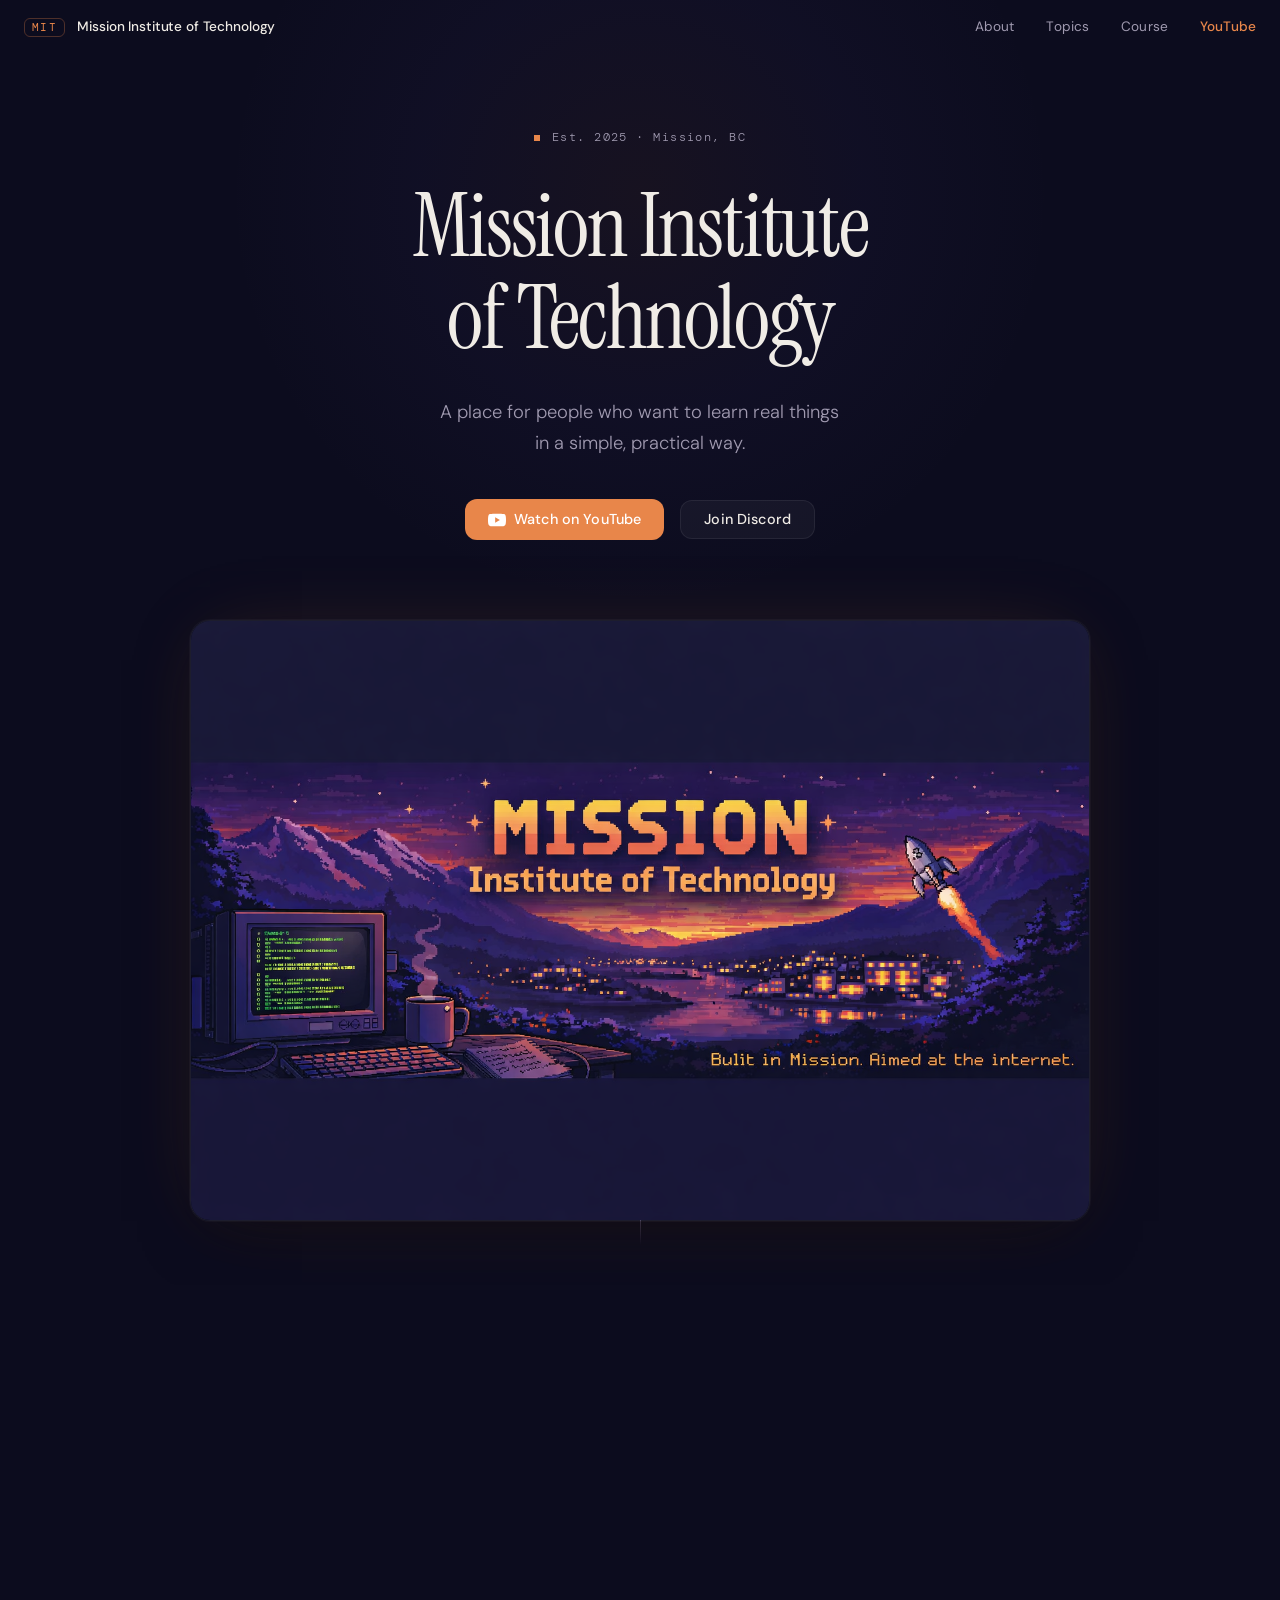
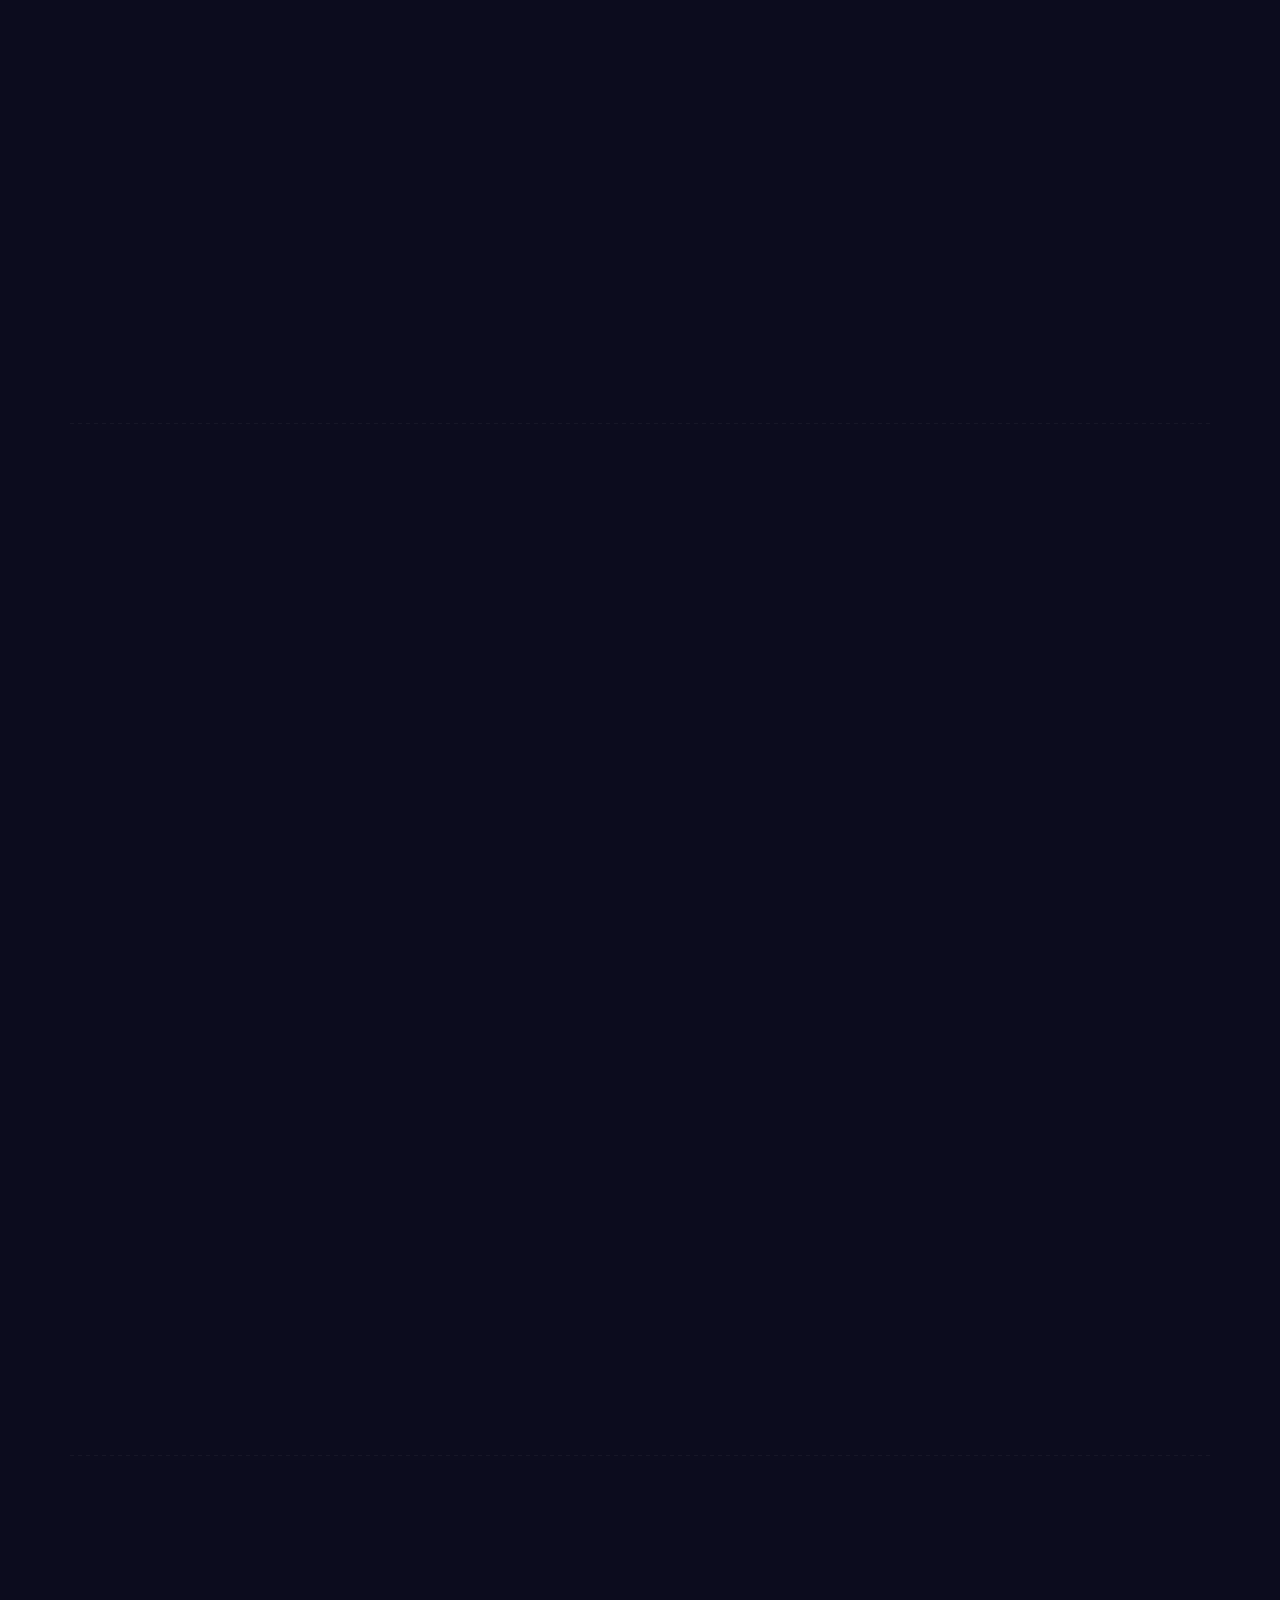
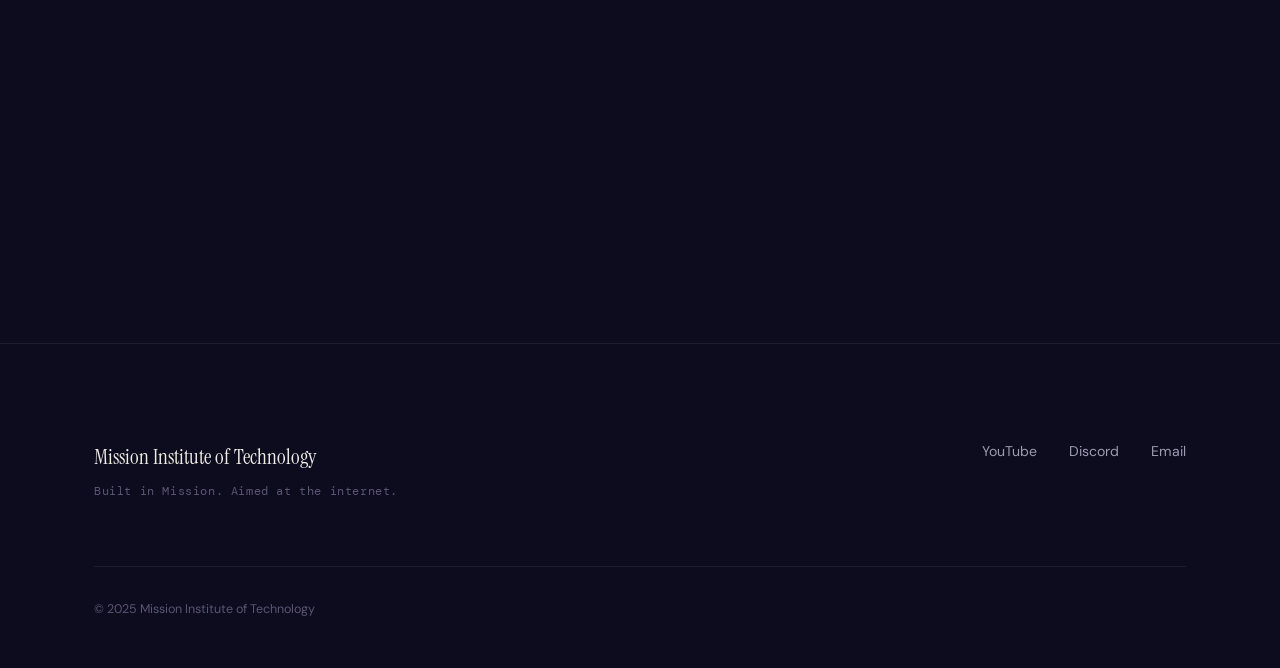
==== index.html @ 6709569a "Initial commit" ====
<!DOCTYPE html>
<html lang="en">
<head>
  <meta charset="UTF-8">
  <meta name="viewport" content="width=device-width, initial-scale=1.0">
  <title>Mission Institute of Technology</title>
  <meta name="description" content="A place for people who want to learn real things in a simple, practical way. Networking, Cloud, AI/ML, STEM, and more.">
  <meta name="theme-color" content="#0a0a1a">
  <link rel="preconnect" href="https://fonts.googleapis.com">
  <link rel="preconnect" href="https://fonts.gstatic.com" crossorigin>
  <link href="https://fonts.googleapis.com/css2?family=DM+Sans:ital,wght@0,300;0,400;0,500;0,600;0,700;1,400&family=Instrument+Serif:ital@0;1&family=DM+Mono:wght@300;400&display=swap" rel="stylesheet">
  <link rel="stylesheet" href="styles.css">
</head>
<body>

  <!-- ============ NAV ============ -->
  <nav class="nav" role="navigation" aria-label="Main navigation">
    <div class="nav-inner">
      <a href="#" class="nav-logo" aria-label="Mission Institute of Technology home">
        <span class="nav-logo-mark">MIT</span>
        <span class="nav-logo-text">Mission Institute of Technology</span>
      </a>
      <div class="nav-links">
        <a href="#about">About</a>
        <a href="#topics">Topics</a>
        <a href="#course">Course</a>
        <a href="https://www.youtube.com/@missioninstituteoftechnology" target="_blank" rel="noopener" class="nav-cta">YouTube</a>
      </div>
      <button class="nav-mobile-toggle" aria-label="Toggle menu" aria-expanded="false">
        <span></span>
        <span></span>
      </button>
    </div>
  </nav>

  <!-- Mobile menu -->
  <div class="mobile-menu" aria-hidden="true">
    <a href="#about">About</a>
    <a href="#topics">Topics</a>
    <a href="#course">Course</a>
    <a href="https://www.youtube.com/@missioninstituteoftechnology" target="_blank" rel="noopener">YouTube</a>
    <a href="https://discord.gg/nqs7rpf2xS" target="_blank" rel="noopener">Discord</a>
  </div>

  <!-- ============ HERO ============ -->
  <header class="hero" id="hero">
    <div class="hero-bg-glow"></div>
    <div class="hero-content">
      <p class="hero-eyebrow anim-fade-up">
        <span class="pixel-dot"></span>
        Est. 2025 &middot; Mission, BC
      </p>
      <h1 class="hero-title anim-fade-up anim-d1">
        Mission Institute<br>of Technology
      </h1>
      <p class="hero-sub anim-fade-up anim-d2">
        A place for people who want to learn real things<br class="hide-mobile"> in a simple, practical way.
      </p>
      <div class="hero-ctas anim-fade-up anim-d3">
        <a href="https://www.youtube.com/@missioninstituteoftechnology" target="_blank" rel="noopener" class="btn btn-primary">
          <svg width="18" height="18" viewBox="0 0 24 24" fill="currentColor" aria-hidden="true"><path d="M23.498 6.186a3.016 3.016 0 0 0-2.122-2.136C19.505 3.545 12 3.545 12 3.545s-7.505 0-9.377.505A3.017 3.017 0 0 0 .502 6.186C0 8.07 0 12 0 12s0 3.93.502 5.814a3.016 3.016 0 0 0 2.122 2.136c1.871.505 9.376.505 9.376.505s7.505 0 9.377-.505a3.015 3.015 0 0 0 2.122-2.136C24 15.93 24 12 24 12s0-3.93-.502-5.814zM9.545 15.568V8.432L15.818 12l-6.273 3.568z"/></svg>
          Watch on YouTube
        </a>
        <a href="https://discord.gg/nqs7rpf2xS" target="_blank" rel="noopener" class="btn btn-secondary">
          Join Discord
        </a>
      </div>
    </div>
    <div class="hero-banner anim-fade-up anim-d4">
      <div class="hero-banner-frame">
        <img src="assets/banner.png" alt="Mission Institute of Technology banner artwork featuring pixel art landscape" width="1200" height="400" loading="eager">
      </div>
    </div>
    <div class="hero-scroll-hint anim-fade-up anim-d5">
      <span class="scroll-line"></span>
    </div>
  </header>

  <!-- ============ ABOUT ============ -->
  <section class="section about" id="about">
    <div class="container">
      <div class="section-grid">
        <div class="section-label-col">
          <p class="section-label anim-reveal">
            <span class="label-mono">01</span> About
          </p>
        </div>
        <div class="section-content-col">
          <h2 class="section-heading anim-reveal">
            Too much tech content is scattered,<br class="hide-mobile"> dry, or assumes too much.
          </h2>
          <p class="section-body anim-reveal">
            We started this because we kept running into the same problem: important topics explained badly. Concepts buried under jargon. Tutorials that skip the "why" and jump to the "how."
          </p>
          <p class="section-body anim-reveal">
            Mission Institute exists to make difficult topics feel understandable and practical. No fluff, no gatekeeping, no shortcuts. Just real teaching&mdash;the kind that sticks.
          </p>
          <p class="section-body section-body-accent anim-reveal">
            We build courses for curious beginners and serious self-learners who want to actually understand how things work.
          </p>
        </div>
      </div>
    </div>
  </section>

  <!-- ============ DIVIDER ============ -->
  <div class="pixel-divider" aria-hidden="true">
    <div class="pixel-divider-inner"></div>
  </div>

  <!-- ============ TOPICS ============ -->
  <section class="section topics" id="topics">
    <div class="container">
      <div class="section-grid">
        <div class="section-label-col">
          <p class="section-label anim-reveal">
            <span class="label-mono">02</span> Topics
          </p>
        </div>
        <div class="section-content-col">
          <h2 class="section-heading anim-reveal">
            What we teach
          </h2>
          <p class="section-body anim-reveal">
            We go where the interesting problems are. These are the areas we're building around&mdash;starting focused, expanding deliberately.
          </p>
        </div>
      </div>
      <div class="topics-grid">
        <article class="topic-card anim-reveal" style="--card-delay: 0">
          <div class="topic-card-icon">
            <svg viewBox="0 0 32 32" fill="none" stroke="currentColor" stroke-width="1.5" aria-hidden="true"><circle cx="16" cy="8" r="3"/><circle cx="6" cy="24" r="3"/><circle cx="26" cy="24" r="3"/><line x1="16" y1="11" x2="6" y2="21"/><line x1="16" y1="11" x2="26" y2="21"/><line x1="6" y1="24" x2="26" y2="24"/></svg>
          </div>
          <h3 class="topic-card-title">Networking</h3>
          <p class="topic-card-desc">How data actually moves. Packets, protocols, routing, DNS&mdash;from first principles to real troubleshooting.</p>
        </article>
        <article class="topic-card anim-reveal" style="--card-delay: 1">
          <div class="topic-card-icon">
            <svg viewBox="0 0 32 32" fill="none" stroke="currentColor" stroke-width="1.5" aria-hidden="true"><rect x="4" y="14" width="24" height="14" rx="2"/><path d="M8 14V10a8 8 0 0 1 16 0v4"/><circle cx="16" cy="22" r="2"/></svg>
          </div>
          <h3 class="topic-card-title">Cloud</h3>
          <p class="topic-card-desc">What the cloud actually is, how infrastructure works at scale, and how to use it without drowning in acronyms.</p>
        </article>
        <article class="topic-card anim-reveal" style="--card-delay: 2">
          <div class="topic-card-icon">
            <svg viewBox="0 0 32 32" fill="none" stroke="currentColor" stroke-width="1.5" aria-hidden="true"><circle cx="16" cy="16" r="11"/><path d="M10 14a3 3 0 0 1 6 0c0 2-3 3-3 5"/><circle cx="16" cy="22" r="1" fill="currentColor"/></svg>
          </div>
          <h3 class="topic-card-title">AI / ML</h3>
          <p class="topic-card-desc">Demystifying machine learning. What models do, how they learn, and where the hype ends and the useful stuff begins.</p>
        </article>
        <article class="topic-card anim-reveal" style="--card-delay: 3">
          <div class="topic-card-icon">
            <svg viewBox="0 0 32 32" fill="none" stroke="currentColor" stroke-width="1.5" aria-hidden="true"><rect x="6" y="6" width="20" height="20" rx="2"/><line x1="6" y1="16" x2="26" y2="16"/><line x1="16" y1="6" x2="16" y2="26"/><circle cx="11" cy="11" r="1.5" fill="currentColor"/><circle cx="21" cy="21" r="1.5" fill="currentColor"/></svg>
          </div>
          <h3 class="topic-card-title">STEM</h3>
          <p class="topic-card-desc">The fundamentals that power everything else. Math, logic, systems thinking&mdash;the stuff that doesn't go out of date.</p>
        </article>
        <article class="topic-card anim-reveal" style="--card-delay: 4">
          <div class="topic-card-icon">
            <svg viewBox="0 0 32 32" fill="none" stroke="currentColor" stroke-width="1.5" aria-hidden="true"><rect x="4" y="4" width="10" height="10" rx="1"/><rect x="18" y="4" width="10" height="10" rx="1"/><rect x="4" y="18" width="10" height="10" rx="1"/><rect x="18" y="18" width="10" height="10" rx="1"/></svg>
          </div>
          <h3 class="topic-card-title">Tech in General</h3>
          <p class="topic-card-desc">Operating systems, hardware, security, tools&mdash;the broad base of knowledge every technical person should have.</p>
        </article>
      </div>
    </div>
  </section>

  <!-- ============ DIVIDER ============ -->
  <div class="pixel-divider" aria-hidden="true">
    <div class="pixel-divider-inner"></div>
  </div>

  <!-- ============ FEATURED COURSE ============ -->
  <section class="section course" id="course">
    <div class="container">
      <div class="section-grid">
        <div class="section-label-col">
          <p class="section-label anim-reveal">
            <span class="label-mono">03</span> Featured Course
          </p>
        </div>
        <div class="section-content-col">
          <p class="course-label anim-reveal">Course 01</p>
          <h2 class="course-title anim-reveal">
            Networking<br>Zero to Hero
          </h2>
          <p class="section-body anim-reveal">
            A free, beginner-friendly course that takes you from "what's a packet?" to confidently understanding how networks actually work. No prerequisites. No fluff. Just real concepts, real tools, and real packet journeys.
          </p>
        </div>
      </div>
      <div class="course-showcase anim-reveal">
        <div class="course-poster-wrapper">
          <div class="course-poster-frame">
            <img src="assets/course-poster.png" alt="Networking Zero to Hero course poster" width="800" height="1000" loading="lazy">
          </div>
          <div class="course-poster-glow" aria-hidden="true"></div>
        </div>
        <div class="course-details">
          <ul class="course-features" role="list">
            <li class="anim-reveal">
              <span class="feature-icon" aria-hidden="true">&#9632;</span>
              <div>
                <strong>Completely free</strong>
                <span>No paywall, no upsell. Just good teaching.</span>
              </div>
            </li>
            <li class="anim-reveal">
              <span class="feature-icon" aria-hidden="true">&#9632;</span>
              <div>
                <strong>Beginner friendly</strong>
                <span>Starts from zero. We mean it.</span>
              </div>
            </li>
            <li class="anim-reveal">
              <span class="feature-icon" aria-hidden="true">&#9632;</span>
              <div>
                <strong>Live teaching</strong>
                <span>Real instruction, not just screen recordings.</span>
              </div>
            </li>
            <li class="anim-reveal">
              <span class="feature-icon" aria-hidden="true">&#9632;</span>
              <div>
                <strong>Practical and hands-on</strong>
                <span>Real packets, real tools, real troubleshooting.</span>
              </div>
            </li>
            <li class="anim-reveal">
              <span class="feature-icon" aria-hidden="true">&#9632;</span>
              <div>
                <strong>No fluff</strong>
                <span>Every minute is there because it matters.</span>
              </div>
            </li>
          </ul>
          <div class="course-cta anim-reveal">
            <a href="https://www.youtube.com/@missioninstituteoftechnology" target="_blank" rel="noopener" class="btn btn-primary btn-lg">
              <svg width="18" height="18" viewBox="0 0 24 24" fill="currentColor" aria-hidden="true"><path d="M23.498 6.186a3.016 3.016 0 0 0-2.122-2.136C19.505 3.545 12 3.545 12 3.545s-7.505 0-9.377.505A3.017 3.017 0 0 0 .502 6.186C0 8.07 0 12 0 12s0 3.93.502 5.814a3.016 3.016 0 0 0 2.122 2.136c1.871.505 9.376.505 9.376.505s7.505 0 9.377-.505a3.015 3.015 0 0 0 2.122-2.136C24 15.93 24 12 24 12s0-3.93-.502-5.814zM9.545 15.568V8.432L15.818 12l-6.273 3.568z"/></svg>
              Start Watching
            </a>
          </div>
        </div>
      </div>
    </div>
  </section>

  <!-- ============ DIVIDER ============ -->
  <div class="pixel-divider" aria-hidden="true">
    <div class="pixel-divider-inner"></div>
  </div>

  <!-- ============ PHILOSOPHY ============ -->
  <section class="section philosophy" id="philosophy">
    <div class="container">
      <div class="section-grid">
        <div class="section-label-col">
          <p class="section-label anim-reveal">
            <span class="label-mono">04</span> How We Teach
          </p>
        </div>
        <div class="section-content-col">
          <h2 class="section-heading anim-reveal">
            Our approach
          </h2>
        </div>
      </div>
      <div class="philosophy-grid">
        <blockquote class="philosophy-item anim-reveal">
          <p class="philosophy-statement">Simple without being simplistic.</p>
          <p class="philosophy-explain">We don't dumb things down. We find the clearest path through complex ideas and walk it with you.</p>
        </blockquote>
        <blockquote class="philosophy-item anim-reveal">
          <p class="philosophy-statement">Practical before abstract.</p>
          <p class="philosophy-explain">Theory matters, but we start with what you can see, touch, and break. Understanding follows doing.</p>
        </blockquote>
        <blockquote class="philosophy-item anim-reveal">
          <p class="philosophy-statement">Real systems, real tools.</p>
          <p class="philosophy-explain">Real packet journeys. Real command lines. Real troubleshooting. Not sanitized diagrams pretending to be education.</p>
        </blockquote>
        <blockquote class="philosophy-item anim-reveal">
          <p class="philosophy-statement">Built for the curious.</p>
          <p class="philosophy-explain">Whether you're a complete beginner or a serious self-learner filling gaps&mdash;if you want to actually understand how things work, this is for you.</p>
        </blockquote>
      </div>
    </div>
  </section>

  <!-- ============ FOOTER ============ -->
  <footer class="footer">
    <div class="container">
      <div class="footer-top">
        <div class="footer-brand">
          <p class="footer-logo">Mission Institute of Technology</p>
          <p class="footer-tagline">Built in Mission. Aimed at the internet.</p>
        </div>
        <div class="footer-links">
          <a href="https://www.youtube.com/@missioninstituteoftechnology" target="_blank" rel="noopener">YouTube</a>
          <a href="https://discord.gg/nqs7rpf2xS" target="_blank" rel="noopener">Discord</a>
          <a href="/cdn-cgi/l/email-protection#721a171e1e1d32170a131f021e175c111d1f">Email</a>
        </div>
      </div>
      <div class="footer-bottom">
        <p>&copy; 2025 Mission Institute of Technology</p>
      </div>
    </div>
  </footer>

  <script da
---- styles.css ----
/* ============================================================
   MISSION INSTITUTE OF TECHNOLOGY
   Design System & Styles
   ============================================================ */

/* ---- DESIGN TOKENS ---- */
:root {
  /* Color */
  --c-bg:         #0c0c1e;
  --c-bg-raised:  #11112a;
  --c-bg-card:    rgba(17, 17, 42, 0.65);
  --c-surface:    rgba(255, 255, 255, 0.04);
  --c-border:     rgba(255, 255, 255, 0.07);
  --c-border-hover: rgba(255, 255, 255, 0.14);
  --c-text:       #f0ece6;
  --c-text-dim:   #a09ab0;
  --c-text-muted: #5e5475;
  --c-accent:     #e8864a;
  --c-accent-hover: #d4703a;
  --c-accent-soft: rgba(232, 134, 74, 0.15);
  --c-lavender:   #9b8ec4;
  --c-lavender-soft: rgba(155, 142, 196, 0.12);
  --c-glow:       rgba(232, 134, 74, 0.18);
  --c-glow-purple: rgba(120, 90, 200, 0.10);

  /* Typography */
  --f-serif:   'Instrument Serif', Georgia, 'Times New Roman', serif;
  --f-sans:    'DM Sans', -apple-system, BlinkMacSystemFont, sans-serif;
  --f-mono:    'DM Mono', 'SF Mono', 'Fira Code', monospace;

  /* Spacing scale (8px base) */
  --s-1: 0.25rem;  /* 4 */
  --s-2: 0.5rem;   /* 8 */
  --s-3: 0.75rem;  /* 12 */
  --s-4: 1rem;     /* 16 */
  --s-5: 1.5rem;   /* 24 */
  --s-6: 2rem;     /* 32 */
  --s-7: 2.5rem;   /* 40 */
  --s-8: 3rem;     /* 48 */
  --s-9: 4rem;     /* 64 */
  --s-10: 5rem;    /* 80 */
  --s-11: 6rem;    /* 96 */
  --s-12: 8rem;    /* 128 */
  --s-13: 10rem;   /* 160 */

  /* Radius */
  --r-sm: 6px;
  --r-md: 12px;
  --r-lg: 20px;
  --r-xl: 28px;

  /* Transitions */
  --ease-out: cubic-bezier(0.16, 1, 0.3, 1);
  --ease-spring: cubic-bezier(0.34, 1.56, 0.64, 1);
  --dur-fast: 0.2s;
  --dur-med: 0.4s;
  --dur-slow: 0.7s;

  /* Layout */
  --container: 1140px;
  --container-wide: 1280px;
}

/* ---- RESET ---- */
*, *::before, *::after {
  margin: 0;
  padding: 0;
  box-sizing: border-box;
}

html {
  scroll-behavior: smooth;
  -webkit-font-smoothing: antialiased;
  -moz-osx-font-smoothing: grayscale;
  text-rendering: optimizeLegibility;
}

body {
  font-family: var(--f-sans);
  font-size: 1rem;
  font-weight: 400;
  line-height: 1.65;
  color: var(--c-text);
  background-color: var(--c-bg);
  overflow-x: hidden;
}

img {
  max-width: 100%;
  height: auto;
  display: block;
}

a {
  color: inherit;
  text-decoration: none;
}

ul, ol {
  list-style: none;
}

button {
  border: none;
  background: none;
  cursor: pointer;
  font: inherit;
  color: inherit;
}

/* ---- CONTAINER ---- */
.container {
  max-width: var(--container);
  margin: 0 auto;
  padding: 0 var(--s-5);
}

/* ---- NAVIGATION ---- */
.nav {
  position: fixed;
  top: 0;
  left: 0;
  right: 0;
  z-index: 100;
  padding: var(--s-4) 0;
  transition: background var(--dur-med) var(--ease-out),
              padding var(--dur-med) var(--ease-out),
              backdrop-filter var(--dur-med) var(--ease-out);
}

.nav.scrolled {
  background: rgba(12, 12, 30, 0.88);
  backdrop-filter: blur(20px) saturate(1.2);
  -webkit-backdrop-filter: blur(20px) saturate(1.2);
  padding: var(--s-3) 0;
  border-bottom: 1px solid var(--c-border);
}

.nav-inner {
  max-width: var(--container-wide);
  margin: 0 auto;
  padding: 0 var(--s-5);
  display: flex;
  align-items: center;
  justify-content: space-between;
}

.nav-logo {
  display: flex;
  align-items: center;
  gap: var(--s-3);
}

.nav-logo-mark {
  font-family: var(--f-mono);
  font-size: 0.7rem;
  font-weight: 400;
  letter-spacing: 0.15em;
  color: var(--c-accent);
  border: 1px solid rgba(232, 134, 74, 0.3);
  padding: 0.25em 0.6em;
  border-radius: var(--r-sm);
  line-height: 1;
}

.nav-logo-text {
  font-family: var(--f-sans);
  font-size: 0.85rem;
  font-weight: 500;
  color: var(--c-text);
  letter-spacing: -0.01em;
}

.nav-links {
  display: flex;
  align-items: center;
  gap: var(--s-6);
}

.nav-links a {
  font-size: 0.85rem;
  font-weight: 400;
  color: var(--c-text-dim);
  transition: color var(--dur-fast) var(--ease-out);
  letter-spacing: 0.01em;
}

.nav-links a:hover {
  color: var(--c-text);
}

.nav-cta {
  font-weight: 500 !important;
  color: var(--c-accent) !important;
}

.nav-cta:hover {
  color: var(--c-text) !important;
}

.nav-mobile-toggle {
  display: none;
  flex-direction: column;
  gap: 6px;
  padding: 8px;
}

.nav-mobile-toggle span {
  display: block;
  width: 22px;
  height: 1.5px;
  background: var(--c-text);
  transition: transform var(--dur-fast) var(--ease-out),
              opacity var(--dur-fast) var(--ease-out);
}

.nav-mobile-toggle.active span:first-child {
  transform: translateY(3.75px) rotate(45deg);
}

.nav-mobile-toggle.active span:last-child {
  transform: translateY(-3.75px) rotate(-45deg);
}

.mobile-menu {
  display: none;
  position: fixed;
  inset: 0;
  z-index: 99;
  background: rgba(12, 12, 30, 0.97);
  backdrop-filter: blur(30px);
  flex-direction: column;
  align-items: center;
  justify-content: center;
  gap: var(--s-7);
  opacity: 0;
  pointer-events: none;
  transition: opacity var(--dur-med) var(--ease-out);
}

.mobile-menu.open {
  opacity: 1;
  pointer-events: auto;
}

.mobile-menu a {
  font-family: var(--f-serif);
  font-size: 2rem;
  color: var(--c-text);
  transition: color var(--dur-fast);
}

.mobile-menu a:hover {
  color: var(--c-accent);
}

/* ---- HERO ---- */
.hero {
  position: relative;
  min-height: 100vh;
  display: flex;
  flex-direction: column;
  align-items: center;
  justify-content: center;
  padding: var(--s-12) var(--s-5) var(--s-9);
  text-align: center;
  overflow: hidden;
}

.hero-bg-glow {
  position: absolute;
  top: -20%;
  left: 50%;
  transform: translateX(-50%);
  width: 900px;
  height: 900px;
  background: radial-gradient(
    ellipse at center,
    rgba(232, 134, 74, 0.05) 0%,
    rgba(120, 90, 200, 0.04) 35%,
    transparent 65%
  );
  pointer-events: none;
  z-index: 0;
}

.hero-content {
  position: relative;
  z-index: 1;
  max-width: 760px;
}

.hero-eyebrow {
  font-family: var(--f-mono);
  font-size: 0.75rem;
  font-weight: 300;
  letter-spacing: 0.12em;
  color: var(--c-text-dim);
  margin-bottom: var(--s-6);
  display: flex;
  align-items: center;
  justify-content: center;
  gap: var(--s-3);
}

.pixel-dot {
  display: inline-block;
  width: 6px;
  height: 6px;
  background: var(--c-accent);
  animation: pixel-blink 2.4s step-end infinite;
}

@keyframes pixel-blink {
  0%, 100% { opacity: 1; }
  50% { opacity: 0; }
}

.hero-title {
  font-family: var(--f-serif);
  font-size: clamp(2.8rem, 7vw, 5.5rem);
  font-weight: 400;
  line-height: 1.05;
  letter-spacing: -0.025em;
  color: var(--c-text);
  margin-bottom: var(--s-6);
}

.hero-sub {
  font-size: 1.15rem;
  font-weight: 300;
  line-height: 1.7;
  color: var(--c-text-dim);
  max-width: 540px;
  margin: 0 auto var(--s-7);
}

.hero-ctas {
  display: flex;
  align-items: center;
  justify-content: center;
  gap: var(--s-4);
  flex-wrap: wrap;
}

/* Hero banner image */
.hero-banner {
  position: relative;
  z-index: 1;
  width: 100%;
  max-width: 900px;
  margin-top: var(--s-10);
}

.hero-banner-frame {
  position: relative;
  border-radius: var(--r-lg);
  overflow: hidden;
  border: 1px solid var(--c-border);
  box-shadow:
    0 0 0 1px rgba(255, 255, 255, 0.03),
    0 20px 60px -20px rgba(0, 0, 0, 0.5),
    0 0 80px -20px var(--c-glow);
}

.hero-banner-frame img {
  width: 100%;
  display: block;
}

.hero-scroll-hint {
  position: absolute;
  bottom: var(--s-7);
  left: 50%;
  transform: translateX(-50%);
}

.scroll-line {
  display: block;
  width: 1px;
  height: 40px;
  background: linear-gradient(to bottom, var(--c-text-muted), transparent);
  animation: scroll-pulse 2s ease-in-out infinite;
}

@keyframes scroll-pulse {
  0%, 100% { opacity: 0.3; transform: scaleY(1); }
  50% { opacity: 0.8; transform: scaleY(1.2); }
}

/* ---- BUTTONS ---- */
.btn {
  display: inline-flex;
  align-items: center;
  gap: var(--s-2);
  padding: 0.8em 1.6em;
  font-family: var(--f-sans);
  font-size: 0.9rem;
  font-weight: 500;
  letter-spacing: 0.01em;
  border-radius: var(--r-md);
  transition: all var(--dur-fast) var(--ease-out);
  cursor: pointer;
  border: none;
  line-height: 1;
  white-space: nowrap;
}

.btn-primary {
  background: var(--c-accent);
  color: #fff;
}

.btn-primary:hover {
  background: var(--c-accent-hover);
  transform: translateY(-1px);
  box-shadow: 0 8px 30px -8px rgba(232, 134, 74, 0.4);
}

.btn-secondary {
  background: var(--c-surface);
  color: var(--c-text);
  border: 1px solid var(--c-border);
}

.btn-secondary:hover {
  background: rgba(255, 255, 255, 0.08);
  border-color: var(--c-border-hover);
  transform: translateY(-1px);
}

.btn-lg {
  padding: 1em 2em;
  font-size: 1rem;
}

/* ---- SECTIONS ---- */
.section {
  padding: var(--s-12) 0;
}

.section-grid {
  display: grid;
  grid-template-columns: 200px 1fr;
  gap: var(--s-6);
  margin-bottom: var(--s-9);
}

.section-label {
  font-family: var(--f-sans);
  font-size: 0.85rem;
  font-weight: 400;
  color: var(--c-text-dim);
  display: flex;
  align-items: baseline;
  gap: var(--s-3);
  position: sticky;
  top: 120px;
}

.label-mono {
  font-family: var(--f-mono);
  font-size: 0.7rem;
  color: var(--c-text-muted);
  letter-spacing: 0.05em;
}

.section-heading {
  font-family: var(--f-serif);
  font-size: clamp(1.8rem, 3.5vw, 2.6rem);
  font-weight: 400;
  line-height: 1.2;
  letter-spacing: -0.02em;
  color: var(--c-text);
  margin-bottom: var(--s-6);
}

.section-body {
  font-size: 1.05rem;
  font-weight: 300;
  line-height: 1.75;
  color: var(--c-text-dim);
  max-width: 600px;
  margin-bottom: var(--s-5);
}

.section-body:last-child {
  margin-bottom: 0;
}

.section-body-accent {
  color: var(--c-lavender);
  font-style: italic;
  font-family: var(--f-serif);
  font-size: 1.1rem;
}

/* ---- PIXEL DIVIDER ---- */
.pixel-divider {
  padding: 0 var(--s-5);
}

.pixel-divider-inner {
  max-width: var(--container);
  margin: 0 auto;
  height: 1px;
  background: repeating-linear-gradient(
    90deg,
    var(--c-border) 0px,
    var(--c-border) 4px,
    transparent 4px,
    transparent 8px
  );
  opacity: 0.6;
}

/* ---- TOPICS GRID ---- */
.topics-grid {
  display: grid;
  grid-template-columns: repeat(auto-fit, minmax(280px, 1fr));
  gap: var(--s-4);
}

.topic-card {
  background: var(--c-bg-card);
  border: 1px solid var(--c-border);
  border-radius: var(--r-lg);
  padding: var(--s-7);
  transition: all var(--dur-med) var(--ease-out);
  backdrop-filter: blur(10px);
}

.topic-card:hover {
  border-color: var(--c-border-hover);
  background: rgba(18, 18, 42, 0.85);
  transform: translateY(-4px);
  box-shadow: 0 20px 50px -20px rgba(0, 0, 0, 0.4);
}

.topic-card-icon {
  width: 36px;
  height: 36px;
  color: var(--c-accent);
  margin-bottom: var(--s-5);
  opacity: 0.8;
}

.topic-card-title {
  font-family: var(--f-serif);
  font-size: 1.35rem;
  font-weight: 400;
  color: var(--c-text);
  margin-bottom: var(--s-3);
}

.topic-card-desc {
  font-size: 0.92rem;
  font-weight: 300;
  line-height: 1.7;
  color: var(--c-text-dim);
}

/* ---- COURSE SECTION ---- */
.course-label {
  font-family: var(--f-mono);
  font-size: 0.75rem;
  letter-spacing: 0.15em;
  color: var(--c-accent);
  text-transform: uppercase;
  margin-bottom: var(--s-4);
}

.course-title {
  font-family: var(--f-serif);
  font-size: clamp(2.2rem, 5vw, 3.8rem);
  font-weight: 400;
  line-height: 1.08;
  letter-spacing: -0.025em;
  color: var(--c-text);
  margin-bottom: var(--s-6);
}

.course-showcase {
  display: grid;
  grid-template-columns: 1fr 1fr;
  gap: var(--s-9);
  align-items: center;
}

.course-poster-wrapper {
  position: relative;
}

.course-poster-frame {
  position: relative;
  border-radius: var(--r-xl);
  overflow: hidden;
  border: 1px solid var(--c-border);
  box-shadow:
    0 30px 80px -20px rgba(0, 0, 0, 0.5),
    0 0 0 1px rgba(255, 255, 255, 0.03);
}

.course-poster-frame img {
  width: 100%;
  display: block;
  transition: transform 6s var(--ease-out);
}

.course-poster-frame:hover img {
  transform: scale(1.03);
}

.course-poster-glow {
  position: absolute;
  inset: -20%;
  background: radial-gradient(
    ellipse at center,
    var(--c-glow) 0%,
    transparent 60%
  );
  z-index: -1;
  opacity: 0.5;
  filter: blur(40px);
}

.course-features {
  display: flex;
  flex-direction: column;
  gap: var(--s-5);
  margin-bottom: var(--s-8);
}

.course-features li {
  display: flex;
  gap: var(--s-4);
  align-items: flex-start;
}

.feature-icon {
  color: var(--c-accent);
  font-size: 0.5rem;
  margin-top: 0.5em;
  opacity: 0.7;
  /* Tiny square — pixel accent */
}

.course-features strong {
  display: block;
  font-size: 0.95rem;
  font-weight: 600;
  color: var(--c-text);
  margin-bottom: 0.15em;
}

.course-features span {
  font-size: 0.88rem;
  font-weight: 300;
  color: var(--c-text-dim);
  line-height: 1.5;
}

/* ---- PHILOSOPHY ---- */
.philosophy-grid {
  display: grid;
  grid-template-columns: 1fr 1fr;
  gap: var(--s-5);
}

.philosophy-item {
  background: var(--c-bg-card);
  border: 1px solid var(--c-border);
  border-radius: var(--r-lg);
  padding: var(--s-8);
  transition: all var(--dur-med) var(--ease-out);
}

.philosophy-item:hover {
  border-color: var(--c-border-hover);
  background: rgba(18, 18, 42, 0.8);
}

.philosophy-statement {
  font-family: var(--f-serif);
  font-size: 1.4rem;
  color: var(--c-text);
  margin-bottom: var(--s-4);
  line-height: 1.3;
}

.philosophy-explain {
  font-size: 0.92rem;
  font-weight: 300;
  line-height: 1.7;
  color: var(--c-text-dim);
}

/* ---- FOOTER ---- */
.footer {
  padding: var(--s-11) 0 var(--s-8);
  border-top: 1px solid var(--c-border);
}

.footer-top {
  display: flex;
  align-items: flex-start;
  justify-content: space-between;
  margin-bottom: var(--s-9);
}

.footer-logo {
  font-family: var(--f-serif);
  font-size: 1.3rem;
  color: var(--c-text);
  margin-bottom: var(--s-2);
}

.footer-tagline {
  font-family: var(--f-mono);
  font-size: 0.75rem;
  color: var(--c-text-muted);
  letter-spacing: 0.05em;
}

.footer-links {
  display: flex;
  gap: var(--s-6);
}

.footer-links a {
  font-size: 0.88rem;
  color: var(--c-text-dim);
  transition: color var(--dur-fast);
}

.footer-links a:hover {
  color: var(--c-text);
}

.footer-bottom {
  padding-top: var(--s-6);
  border-top: 1px solid var(--c-border);
}

.footer-bottom p {
  font-size: 0.78rem;
  color: var(--c-text-muted);
}

/* ---- ANIMATIONS ---- */

/* Fade-up on load (hero elements) */
.anim-fade-up {
  opacity: 0;
  transform: translateY(24px);
  animation: fadeUp 0.8s var(--ease-out) forwards;
}

.anim-d1 { animation-delay: 0.12s; }
.anim-d2 { animation-delay: 0.24s; }
.anim-d3 { animation-delay: 0.36s; }
.anim-d4 { animation-delay: 0.50s; }
.anim-d5 { animation-delay: 0.70s; }

@keyframes fadeUp {
  to {
    opacity: 1;
    transform: translateY(0);
  }
}

/* Scroll-triggered reveal */
.anim-reveal {
  opacity: 0;
  transform: translateY(20px);
  transition: opacity 0.7s var(--ease-out),
              transform 0.7s var(--ease-out);
}

.anim-reveal.visible {
  opacity: 1;
  transform: translateY(0);
}

/* Stagger for topic cards */
.topic-card.visible {
  transition-delay: calc(var(--card-delay, 0) * 0.08s);
}

/* ---- RESPONSIVE ---- */

/* Tablet */
@media (max-width: 960px) {
  .section-grid {
    grid-template-columns: 1fr;
    gap: var(--s-4);
  }

  .section-label {
    position: static;
  }

  .course-showcase {
    grid-template-columns: 1fr;
    gap: var(--s-7);
  }

  .course-poster-wrapper {
    max-width: 500px;
    margin: 0 auto;
  }

  .philosophy-grid {
    grid-template-columns: 1fr;
  }
}

/* Mobile */
@media (max-width: 680px) {
  :root {
    --s-12: 5rem;
  }

  .nav-links {
    display: none;
  }

  .nav-mobile-toggle {
    display: flex;
  }

  .mobile-menu {
    display: flex;
  }

  .nav-logo-text {
    font-size: 0.75rem;
  }

  .hero {
    padding-top: var(--s-11);
    min-height: auto;
    padding-bottom: var(--s-9);
  }

  .hero-title {
    font-size: clamp(2.2rem, 10vw, 3.5rem);
  }

  .hero-sub {
    font-size: 1rem;
  }

  .hero-banner {
    margin-top: var(--s-7);
  }

  .hero-scroll-hint {
    display: none;
  }

  .hide-mobile {
    display: none;
  }

  .section {
    padding: var(--s-10) 0;
  }

  .section-heading {
    font-size: 1.6rem;
  }

  .topics-grid {
    grid-template-columns: 1fr;
  }

  .topic-card {
    padding: var(--s-5);
  }

  .course-title {
    font-size: 2rem;
  }

  .philosophy-item {
    padding: var(--s-5);
  }

  .philosophy-statement {
    font-size: 1.15rem;
  }

  .footer-top {
    flex-direction: column;
    gap: var(--s-6);
  }

  .hero-ctas {
    flex-direction: column;
    width: 100%;
  }

  .hero-ctas .btn {
    width: 100%;
    justify-content: center;
  }

  .btn-lg {
    width: 100%;
    justify-content: center;
  }
}

/* ---- SELECTION ---- */
::selection {
  background: rgba(232, 134, 74, 0.25);
  color: var(--c-text);
}

/* ---- FOCUS ---- */
:focus-visible {
  outline: 2px solid var(--c-accent);
  outline-offset: 3px;
  border-radius: var(--r-sm);
}

/* ---- SCROLLBAR ---- */
::-webkit-scrollbar {
  width: 8px;
}

::-webkit-scrollbar-track {
  background: var(--c-bg);
}

::-webkit-scrollbar-thumb {
  background: var(--c-text-muted);
  border-radius: 4px;
}

::-webkit-scrollbar-thumb:hover {
  background: var(--c-text-dim);
}
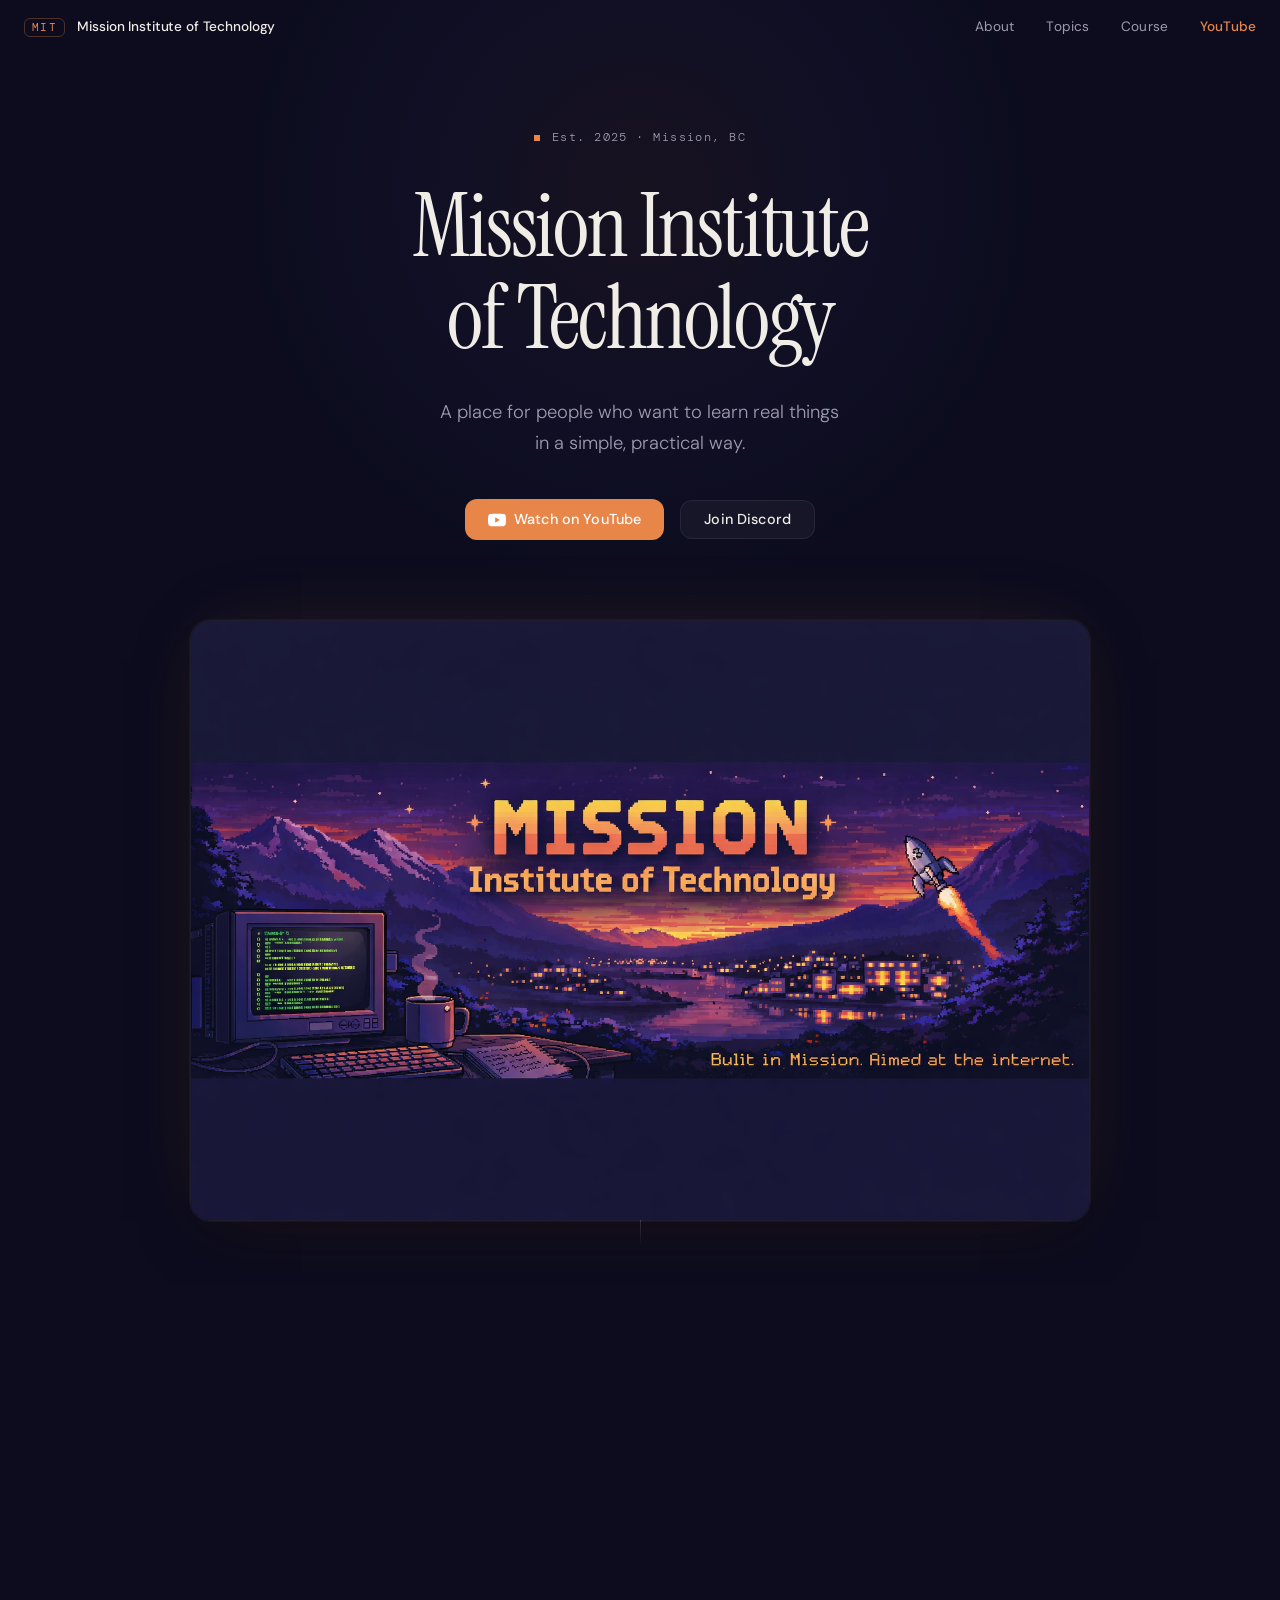
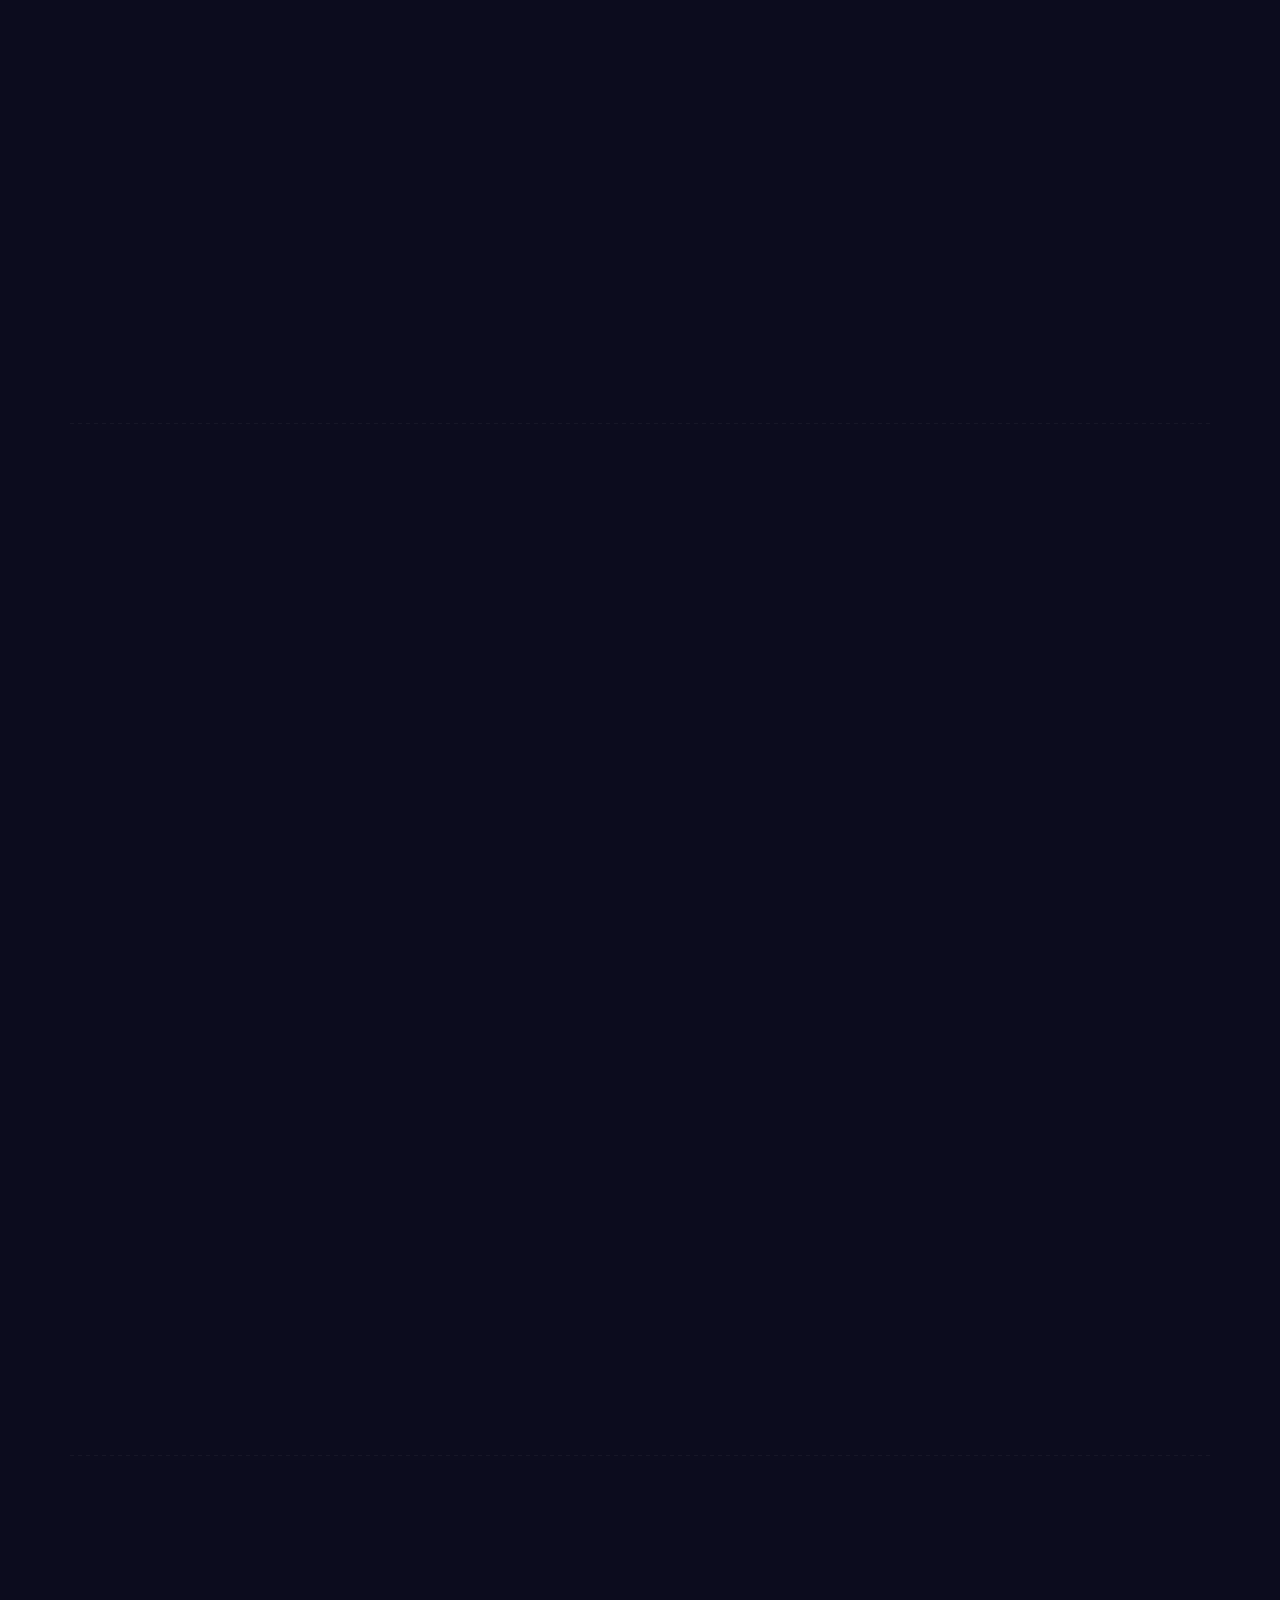
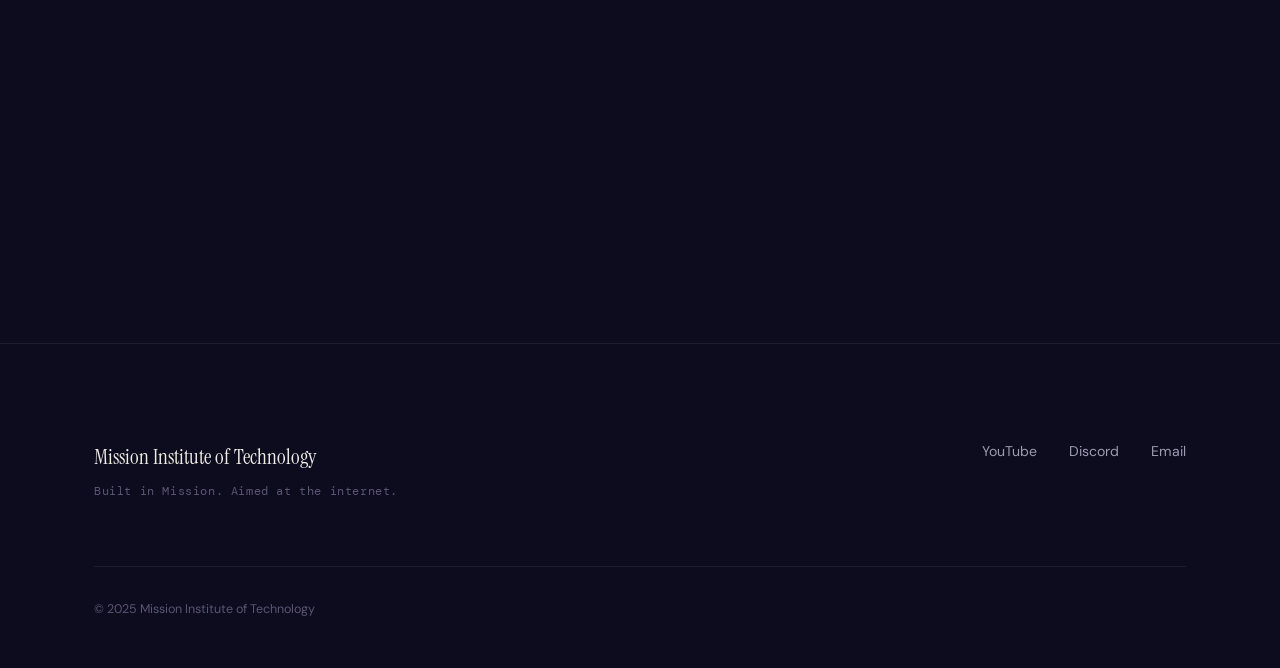
==== commit e630a796: "Fix invisible sections" ====
--- a/index.html
+++ b/index.html
@@ -10,6 +10,7 @@
   <link rel="preconnect" href="https://fonts.gstatic.com" crossorigin>
   <link href="https://fonts.googleapis.com/css2?family=DM+Sans:ital,wght@0,300;0,400;0,500;0,600;0,700;1,400&family=Instrument+Serif:ital@0;1&family=DM+Mono:wght@300;400&display=swap" rel="stylesheet">
   <link rel="stylesheet" href="styles.css">
+  <noscript><style>.anim-reveal{opacity:1!important;transform:none!important;}</style></noscript>
 </head>
 <body>
 
--- a/styles.css
+++ b/styles.css
@@ -782,6 +782,14 @@
   transform: translateY(0);
 }
 
+/* Fallback: if JS hasn't run after 3s, show everything */
+@media (prefers-reduced-motion: reduce) {
+  .anim-reveal {
+    opacity: 1;
+    transform: none;
+  }
+}
+
 /* Stagger for topic cards */
 .topic-card.visible {
   transition-delay: calc(var(--card-delay, 0) * 0.08s);
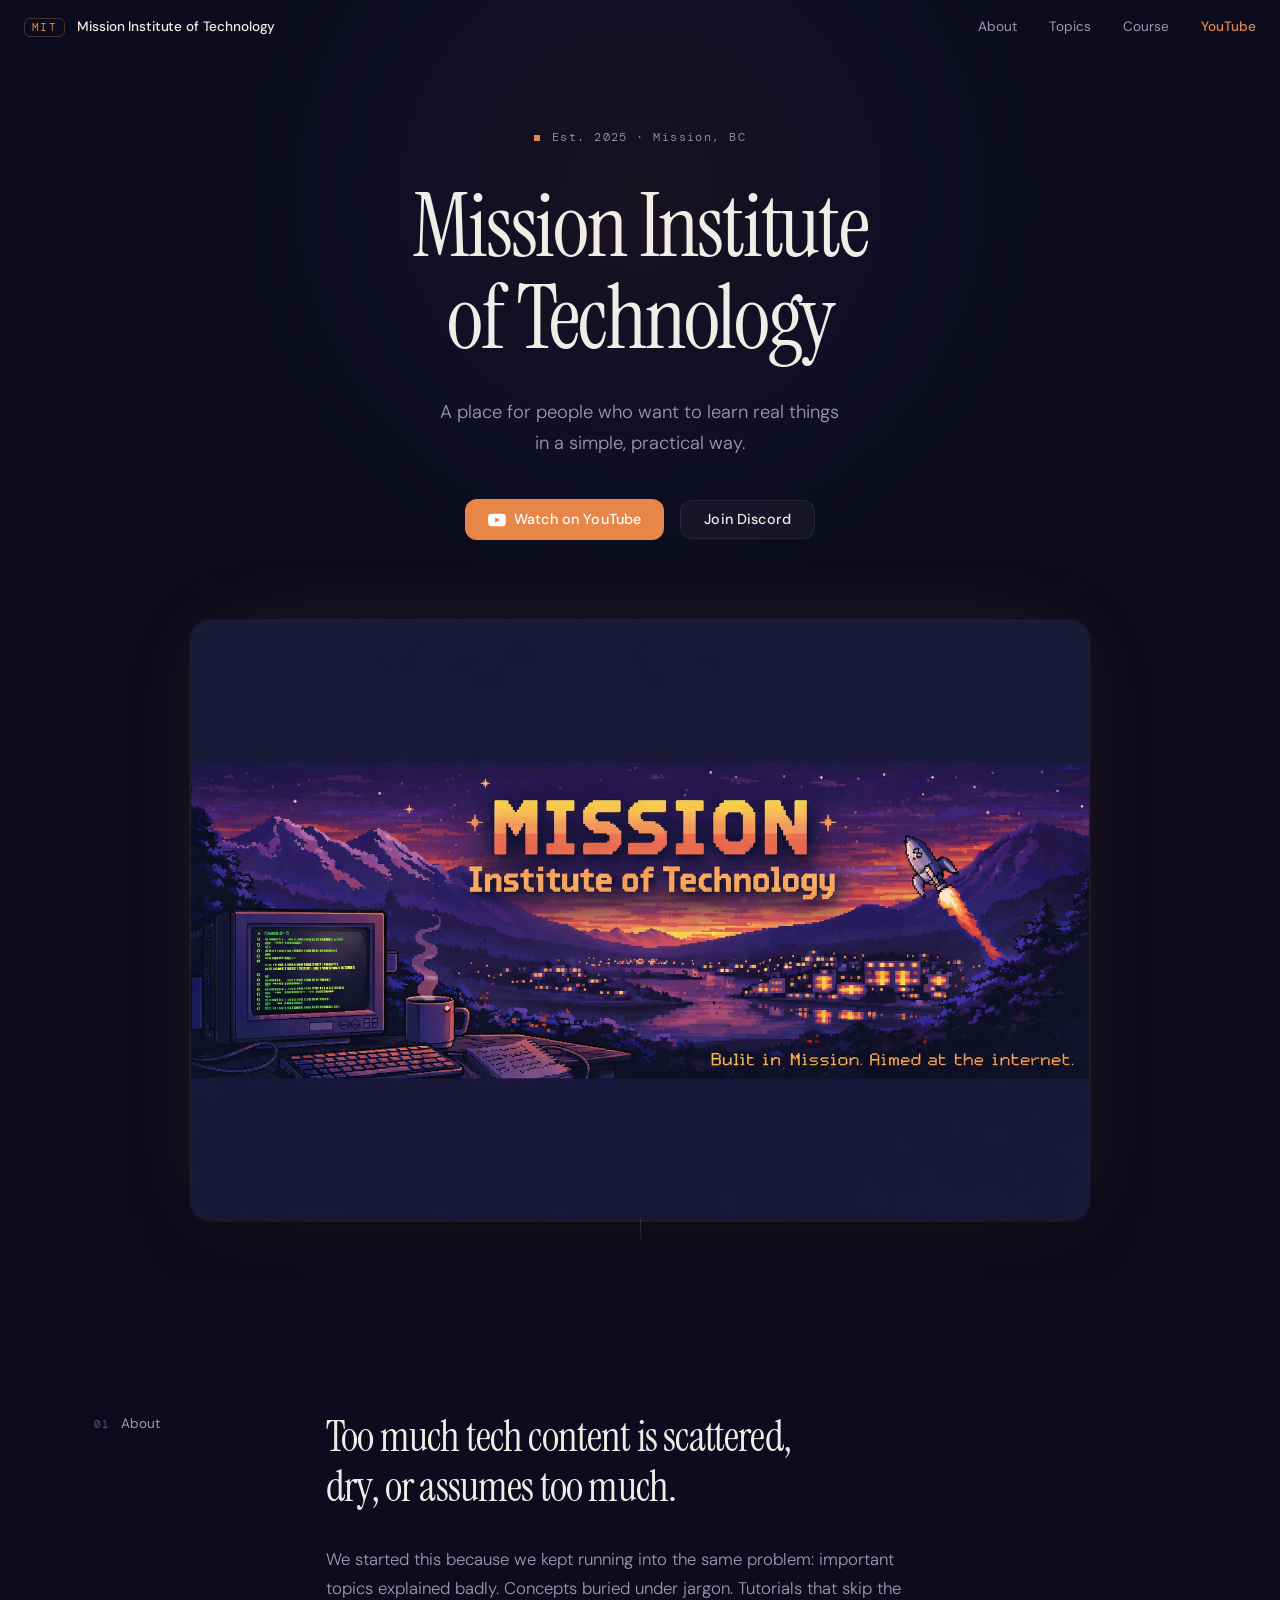
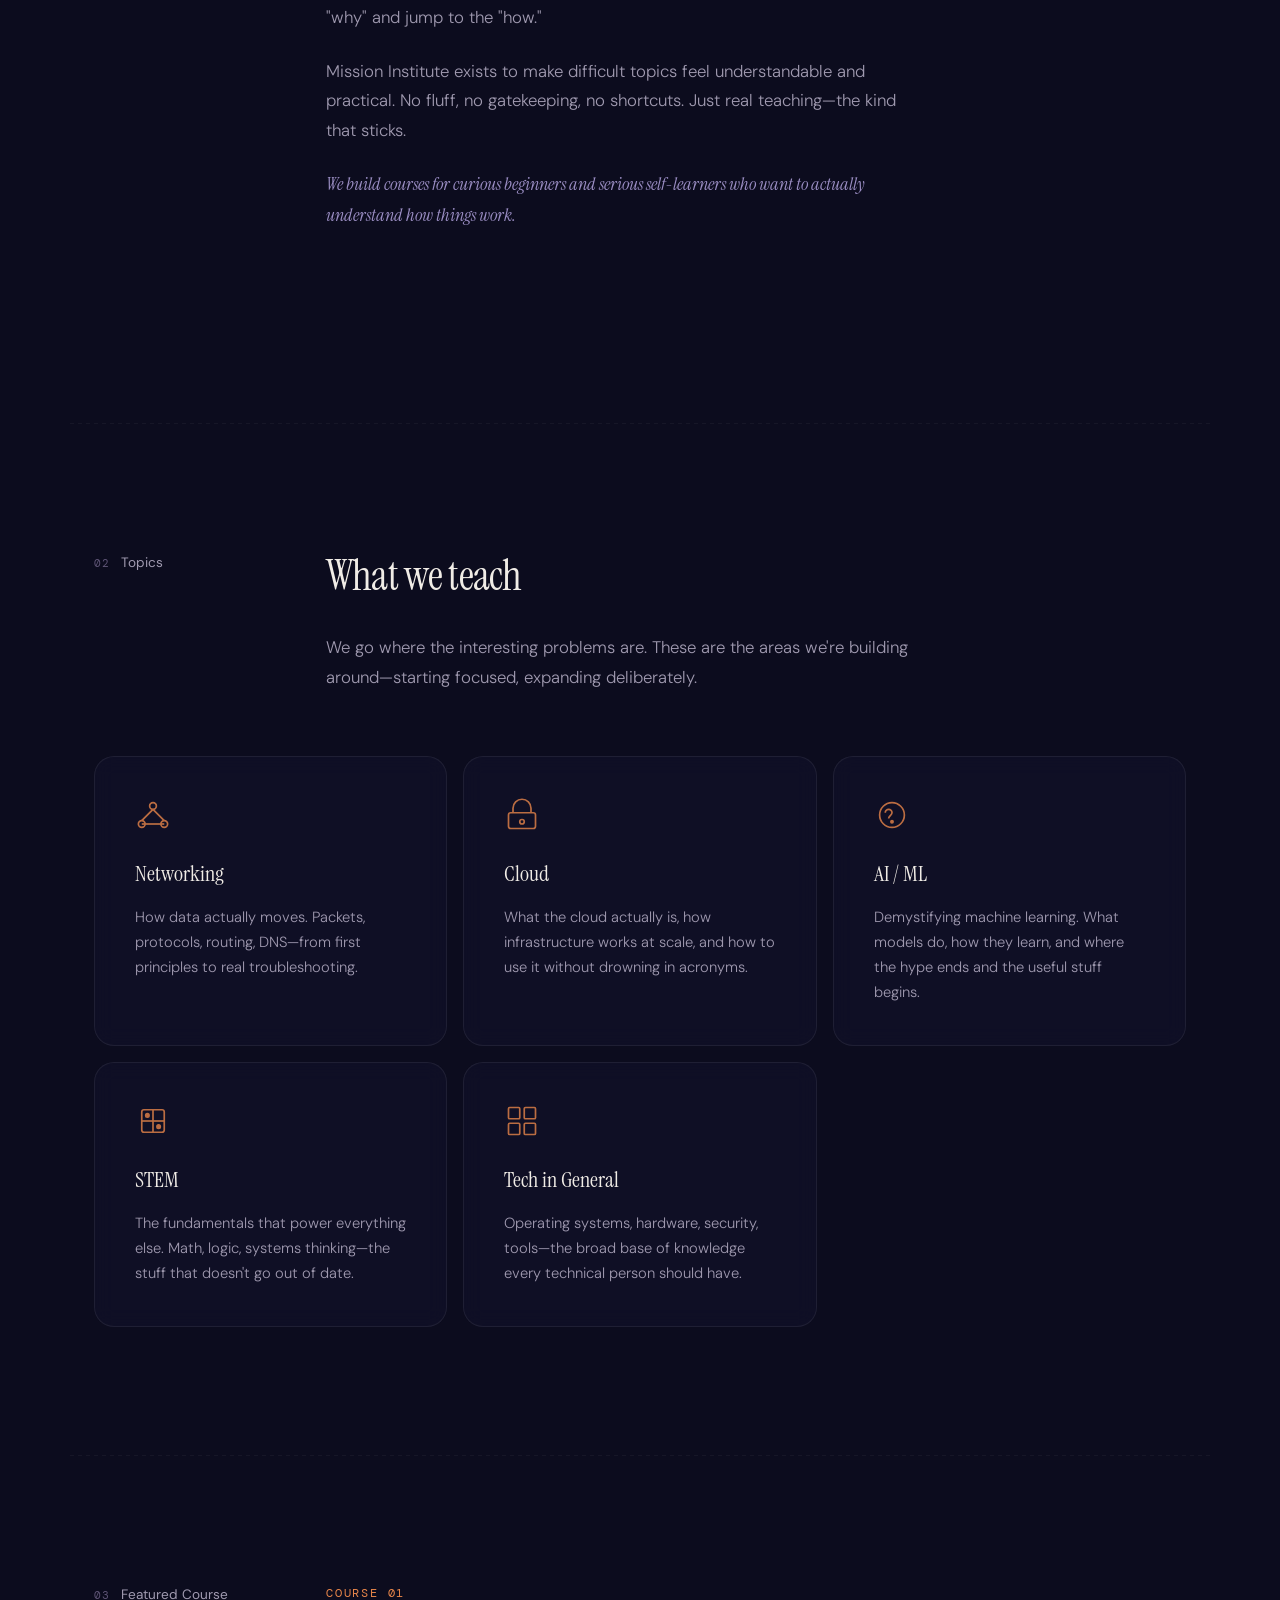
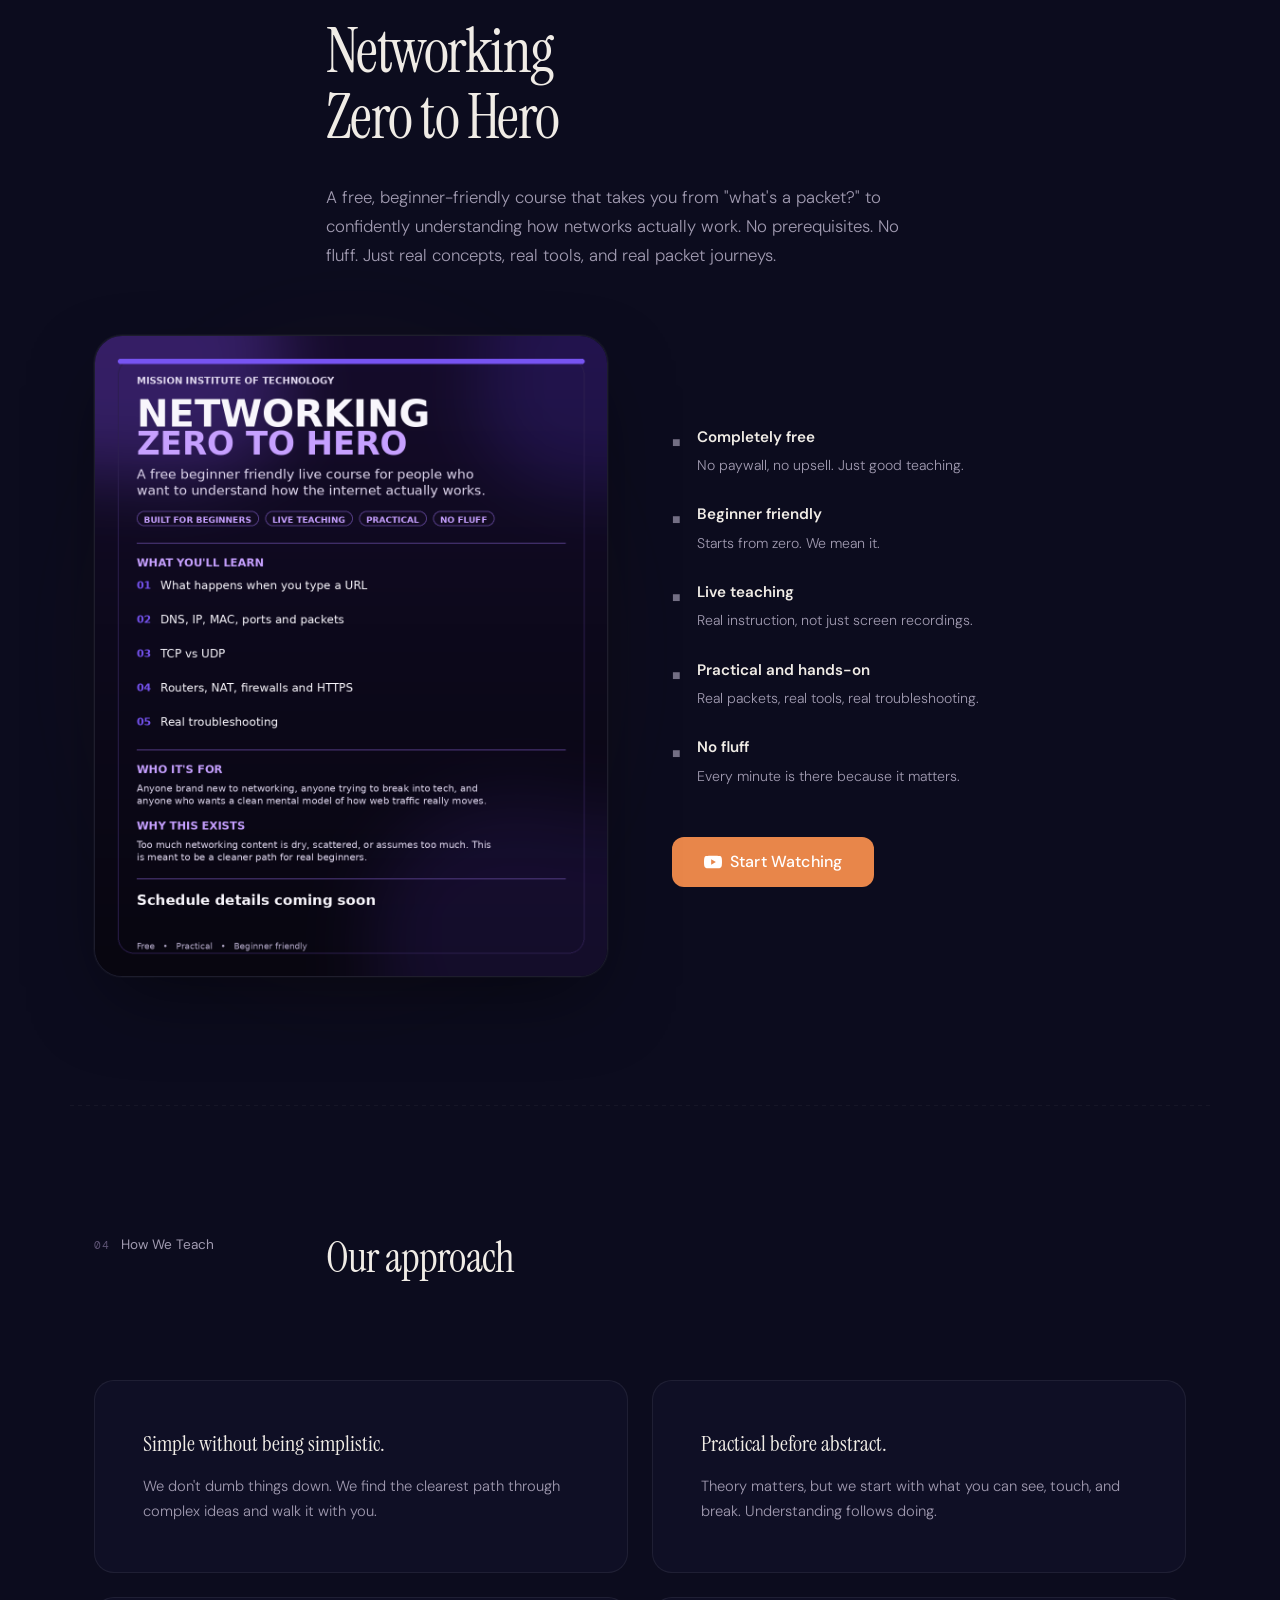
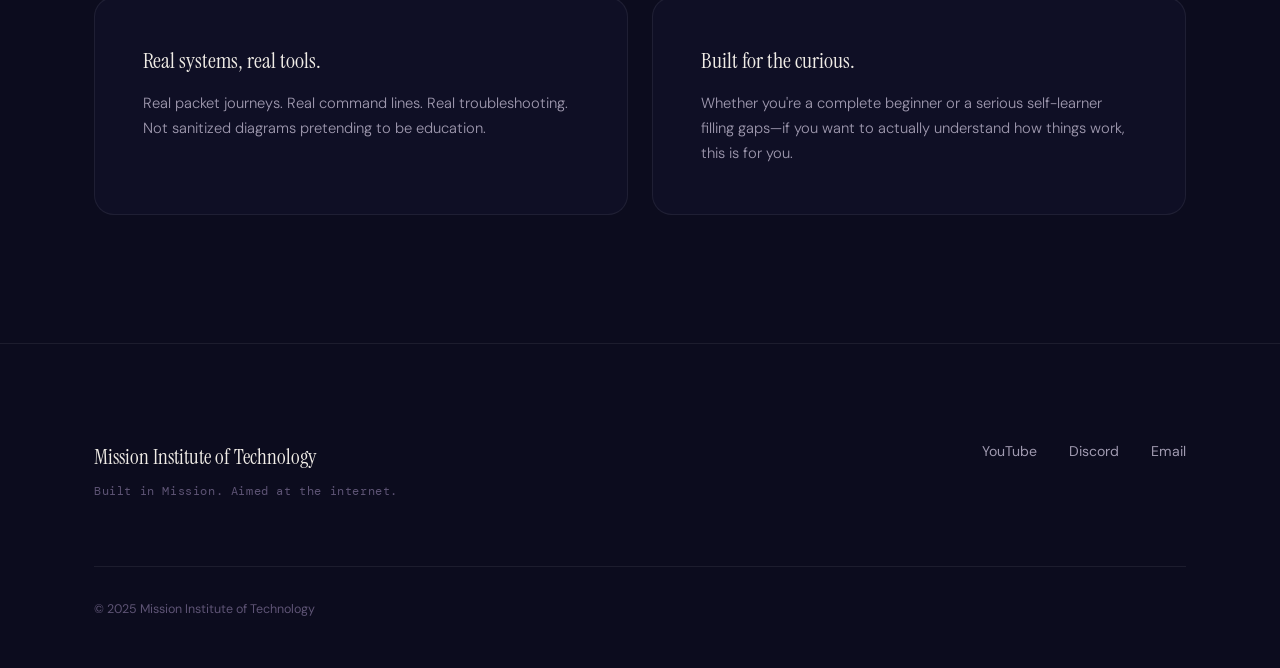
==== commit 52d6270c: "V2: single file, all sections visible" ====
--- a/index.html
+++ b/index.html
@@ -5,19 +5,331 @@
   <meta name="viewport" content="width=device-width, initial-scale=1.0">
   <title>Mission Institute of Technology</title>
   <meta name="description" content="A place for people who want to learn real things in a simple, practical way. Networking, Cloud, AI/ML, STEM, and more.">
-  <meta name="theme-color" content="#0a0a1a">
+  <meta name="theme-color" content="#0c0c1e">
   <link rel="preconnect" href="https://fonts.googleapis.com">
   <link rel="preconnect" href="https://fonts.gstatic.com" crossorigin>
   <link href="https://fonts.googleapis.com/css2?family=DM+Sans:ital,wght@0,300;0,400;0,500;0,600;0,700;1,400&family=Instrument+Serif:ital@0;1&family=DM+Mono:wght@300;400&display=swap" rel="stylesheet">
-  <link rel="stylesheet" href="styles.css">
-  <noscript><style>.anim-reveal{opacity:1!important;transform:none!important;}</style></noscript>
+  <style>
+/* ============================================================
+   MISSION INSTITUTE OF TECHNOLOGY — ALL STYLES INLINED
+   ============================================================ */
+
+:root {
+  --c-bg: #0c0c1e;
+  --c-bg-card: rgba(17, 17, 42, 0.65);
+  --c-surface: rgba(255, 255, 255, 0.04);
+  --c-border: rgba(255, 255, 255, 0.07);
+  --c-border-hover: rgba(255, 255, 255, 0.14);
+  --c-text: #f0ece6;
+  --c-text-dim: #a09ab0;
+  --c-text-muted: #5e5475;
+  --c-accent: #e8864a;
+  --c-accent-hover: #d4703a;
+  --c-lavender: #9b8ec4;
+  --c-glow: rgba(232, 134, 74, 0.18);
+  --f-serif: 'Instrument Serif', Georgia, 'Times New Roman', serif;
+  --f-sans: 'DM Sans', -apple-system, BlinkMacSystemFont, sans-serif;
+  --f-mono: 'DM Mono', 'SF Mono', 'Fira Code', monospace;
+  --r-sm: 6px;
+  --r-md: 12px;
+  --r-lg: 20px;
+  --r-xl: 28px;
+  --ease-out: cubic-bezier(0.16, 1, 0.3, 1);
+}
+
+*, *::before, *::after { margin: 0; padding: 0; box-sizing: border-box; }
+
+html {
+  scroll-behavior: smooth;
+  -webkit-font-smoothing: antialiased;
+  -moz-osx-font-smoothing: grayscale;
+}
+
+body {
+  font-family: var(--f-sans);
+  font-size: 1rem;
+  font-weight: 400;
+  line-height: 1.65;
+  color: var(--c-text);
+  background-color: var(--c-bg);
+  overflow-x: hidden;
+}
+
+img { max-width: 100%; height: auto; display: block; }
+a { color: inherit; text-decoration: none; }
+ul, ol { list-style: none; }
+button { border: none; background: none; cursor: pointer; font: inherit; color: inherit; }
+
+.container { max-width: 1140px; margin: 0 auto; padding: 0 1.5rem; }
+
+/* ---- NAV ---- */
+.nav {
+  position: fixed; top: 0; left: 0; right: 0; z-index: 100;
+  padding: 1rem 0;
+  transition: background 0.4s var(--ease-out), padding 0.4s var(--ease-out);
+}
+.nav.scrolled {
+  background: rgba(12, 12, 30, 0.88);
+  backdrop-filter: blur(20px) saturate(1.2);
+  -webkit-backdrop-filter: blur(20px) saturate(1.2);
+  padding: 0.75rem 0;
+  border-bottom: 1px solid var(--c-border);
+}
+.nav-inner {
+  max-width: 1280px; margin: 0 auto; padding: 0 1.5rem;
+  display: flex; align-items: center; justify-content: space-between;
+}
+.nav-logo { display: flex; align-items: center; gap: 0.75rem; }
+.nav-logo-mark {
+  font-family: var(--f-mono); font-size: 0.7rem; font-weight: 400;
+  letter-spacing: 0.15em; color: var(--c-accent);
+  border: 1px solid rgba(232, 134, 74, 0.3);
+  padding: 0.25em 0.6em; border-radius: var(--r-sm); line-height: 1;
+}
+.nav-logo-text { font-size: 0.85rem; font-weight: 500; letter-spacing: -0.01em; }
+.nav-links { display: flex; align-items: center; gap: 2rem; }
+.nav-links a { font-size: 0.85rem; color: var(--c-text-dim); transition: color 0.2s; }
+.nav-links a:hover { color: var(--c-text); }
+.nav-cta { font-weight: 500 !important; color: var(--c-accent) !important; }
+.nav-cta:hover { color: var(--c-text) !important; }
+
+.nav-mobile-toggle { display: none; flex-direction: column; gap: 6px; padding: 8px; }
+.nav-mobile-toggle span { display: block; width: 22px; height: 1.5px; background: var(--c-text); transition: transform 0.2s var(--ease-out), opacity 0.2s; }
+.nav-mobile-toggle.active span:first-child { transform: translateY(3.75px) rotate(45deg); }
+.nav-mobile-toggle.active span:last-child { transform: translateY(-3.75px) rotate(-45deg); }
+
+.mobile-menu {
+  display: none; position: fixed; inset: 0; z-index: 99;
+  background: rgba(12, 12, 30, 0.97); backdrop-filter: blur(30px);
+  flex-direction: column; align-items: center; justify-content: center; gap: 2.5rem;
+  opacity: 0; pointer-events: none; transition: opacity 0.4s var(--ease-out);
+}
+.mobile-menu.open { opacity: 1; pointer-events: auto; }
+.mobile-menu a { font-family: var(--f-serif); font-size: 2rem; color: var(--c-text); transition: color 0.2s; }
+.mobile-menu a:hover { color: var(--c-accent); }
+
+/* ---- HERO ---- */
+.hero {
+  position: relative; min-height: 100vh;
+  display: flex; flex-direction: column; align-items: center; justify-content: center;
+  padding: 8rem 1.5rem 4rem; text-align: center; overflow: hidden;
+}
+.hero-bg-glow {
+  position: absolute; top: -20%; left: 50%; transform: translateX(-50%);
+  width: 900px; height: 900px;
+  background: radial-gradient(ellipse at center, rgba(232,134,74,0.05) 0%, rgba(120,90,200,0.04) 35%, transparent 65%);
+  pointer-events: none; z-index: 0;
+}
+.hero-content { position: relative; z-index: 1; max-width: 760px; }
+.hero-eyebrow {
+  font-family: var(--f-mono); font-size: 0.75rem; font-weight: 300;
+  letter-spacing: 0.12em; color: var(--c-text-dim); margin-bottom: 2rem;
+  display: flex; align-items: center; justify-content: center; gap: 0.75rem;
+}
+.pixel-dot {
+  display: inline-block; width: 6px; height: 6px; background: var(--c-accent);
+  animation: pixel-blink 2.4s step-end infinite;
+}
+@keyframes pixel-blink { 0%, 100% { opacity: 1; } 50% { opacity: 0; } }
+
+.hero-title {
+  font-family: var(--f-serif);
+  font-size: clamp(2.8rem, 7vw, 5.5rem);
+  font-weight: 400; line-height: 1.05; letter-spacing: -0.025em;
+  margin-bottom: 2rem;
+}
+.hero-sub {
+  font-size: 1.15rem; font-weight: 300; line-height: 1.7;
+  color: var(--c-text-dim); max-width: 540px; margin: 0 auto 2.5rem;
+}
+.hero-ctas { display: flex; align-items: center; justify-content: center; gap: 1rem; flex-wrap: wrap; }
+
+.hero-banner { position: relative; z-index: 1; width: 100%; max-width: 900px; margin-top: 5rem; }
+.hero-banner-frame {
+  border-radius: var(--r-lg); overflow: hidden; border: 1px solid var(--c-border);
+  box-shadow: 0 0 0 1px rgba(255,255,255,0.03), 0 20px 60px -20px rgba(0,0,0,0.5), 0 0 80px -20px var(--c-glow);
+}
+.hero-banner-frame img { width: 100%; display: block; }
+
+.hero-scroll-hint { position: absolute; bottom: 2.5rem; left: 50%; transform: translateX(-50%); }
+.scroll-line {
+  display: block; width: 1px; height: 40px;
+  background: linear-gradient(to bottom, var(--c-text-muted), transparent);
+  animation: scroll-pulse 2s ease-in-out infinite;
+}
+@keyframes scroll-pulse { 0%, 100% { opacity: 0.3; transform: scaleY(1); } 50% { opacity: 0.8; transform: scaleY(1.2); } }
+
+/* ---- BUTTONS ---- */
+.btn {
+  display: inline-flex; align-items: center; gap: 0.5rem;
+  padding: 0.8em 1.6em; font-family: var(--f-sans); font-size: 0.9rem;
+  font-weight: 500; letter-spacing: 0.01em; border-radius: var(--r-md);
+  transition: all 0.2s var(--ease-out); cursor: pointer; border: none; line-height: 1; white-space: nowrap;
+}
+.btn-primary { background: var(--c-accent); color: #fff; }
+.btn-primary:hover { background: var(--c-accent-hover); transform: translateY(-1px); box-shadow: 0 8px 30px -8px rgba(232,134,74,0.4); }
+.btn-secondary { background: var(--c-surface); color: var(--c-text); border: 1px solid var(--c-border); }
+.btn-secondary:hover { background: rgba(255,255,255,0.08); border-color: var(--c-border-hover); transform: translateY(-1px); }
+.btn-lg { padding: 1em 2em; font-size: 1rem; }
+
+/* ---- SECTIONS ---- */
+.section { padding: 8rem 0; }
+.section-grid { display: grid; grid-template-columns: 200px 1fr; gap: 2rem; margin-bottom: 4rem; }
+.section-label {
+  font-size: 0.85rem; color: var(--c-text-dim);
+  display: flex; align-items: baseline; gap: 0.75rem; position: sticky; top: 120px;
+}
+.label-mono { font-family: var(--f-mono); font-size: 0.7rem; color: var(--c-text-muted); letter-spacing: 0.05em; }
+.section-heading {
+  font-family: var(--f-serif);
+  font-size: clamp(1.8rem, 3.5vw, 2.6rem);
+  font-weight: 400; line-height: 1.2; letter-spacing: -0.02em; margin-bottom: 2rem;
+}
+.section-body { font-size: 1.05rem; font-weight: 300; line-height: 1.75; color: var(--c-text-dim); max-width: 600px; margin-bottom: 1.5rem; }
+.section-body:last-child { margin-bottom: 0; }
+.section-body-accent { color: var(--c-lavender); font-style: italic; font-family: var(--f-serif); font-size: 1.1rem; }
+
+/* ---- PIXEL DIVIDER ---- */
+.pixel-divider { padding: 0 1.5rem; }
+.pixel-divider-inner {
+  max-width: 1140px; margin: 0 auto; height: 1px;
+  background: repeating-linear-gradient(90deg, var(--c-border) 0px, var(--c-border) 4px, transparent 4px, transparent 8px);
+  opacity: 0.6;
+}
+
+/* ---- TOPICS ---- */
+.topics-grid { display: grid; grid-template-columns: repeat(auto-fit, minmax(280px, 1fr)); gap: 1rem; }
+.topic-card {
+  background: var(--c-bg-card); border: 1px solid var(--c-border); border-radius: var(--r-lg);
+  padding: 2.5rem; transition: all 0.4s var(--ease-out); backdrop-filter: blur(10px);
+}
+.topic-card:hover { border-color: var(--c-border-hover); background: rgba(18,18,42,0.85); transform: translateY(-4px); box-shadow: 0 20px 50px -20px rgba(0,0,0,0.4); }
+.topic-card-icon { width: 36px; height: 36px; color: var(--c-accent); margin-bottom: 1.5rem; opacity: 0.8; }
+.topic-card-title { font-family: var(--f-serif); font-size: 1.35rem; font-weight: 400; margin-bottom: 0.75rem; }
+.topic-card-desc { font-size: 0.92rem; font-weight: 300; line-height: 1.7; color: var(--c-text-dim); }
+
+/* ---- COURSE ---- */
+.course-label { font-family: var(--f-mono); font-size: 0.75rem; letter-spacing: 0.15em; color: var(--c-accent); text-transform: uppercase; margin-bottom: 1rem; }
+.course-title {
+  font-family: var(--f-serif); font-size: clamp(2.2rem, 5vw, 3.8rem);
+  font-weight: 400; line-height: 1.08; letter-spacing: -0.025em; margin-bottom: 2rem;
+}
+.course-showcase { display: grid; grid-template-columns: 1fr 1fr; gap: 4rem; align-items: center; }
+.course-poster-wrapper { position: relative; }
+.course-poster-frame {
+  border-radius: var(--r-xl); overflow: hidden; border: 1px solid var(--c-border);
+  box-shadow: 0 30px 80px -20px rgba(0,0,0,0.5), 0 0 0 1px rgba(255,255,255,0.03);
+}
+.course-poster-frame img { width: 100%; display: block; transition: transform 6s var(--ease-out); }
+.course-poster-frame:hover img { transform: scale(1.03); }
+.course-poster-glow {
+  position: absolute; inset: -20%;
+  background: radial-gradient(ellipse at center, var(--c-glow) 0%, transparent 60%);
+  z-index: -1; opacity: 0.5; filter: blur(40px);
+}
+.course-features { display: flex; flex-direction: column; gap: 1.5rem; margin-bottom: 3rem; }
+.course-features li { display: flex; gap: 1rem; align-items: flex-start; }
+.feature-icon { color: var(--c-accent); font-size: 0.5rem; margin-top: 0.5em; opacity: 0.7; }
+.course-features strong { display: block; font-size: 0.95rem; font-weight: 600; margin-bottom: 0.15em; }
+.course-features span { font-size: 0.88rem; font-weight: 300; color: var(--c-text-dim); line-height: 1.5; }
+
+/* ---- PHILOSOPHY ---- */
+.philosophy-grid { display: grid; grid-template-columns: 1fr 1fr; gap: 1.5rem; }
+.philosophy-item {
+  background: var(--c-bg-card); border: 1px solid var(--c-border); border-radius: var(--r-lg);
+  padding: 3rem; transition: all 0.4s var(--ease-out);
+}
+.philosophy-item:hover { border-color: var(--c-border-hover); background: rgba(18,18,42,0.8); }
+.philosophy-statement { font-family: var(--f-serif); font-size: 1.4rem; margin-bottom: 1rem; line-height: 1.3; }
+.philosophy-explain { font-size: 0.92rem; font-weight: 300; line-height: 1.7; color: var(--c-text-dim); }
+
+/* ---- FOOTER ---- */
+.footer { padding: 6rem 0 3rem; border-top: 1px solid var(--c-border); }
+.footer-top { display: flex; align-items: flex-start; justify-content: space-between; margin-bottom: 4rem; }
+.footer-logo { font-family: var(--f-serif); font-size: 1.3rem; margin-bottom: 0.5rem; }
+.footer-tagline { font-family: var(--f-mono); font-size: 0.75rem; color: var(--c-text-muted); letter-spacing: 0.05em; }
+.footer-links { display: flex; gap: 2rem; }
+.footer-links a { font-size: 0.88rem; color: var(--c-text-dim); transition: color 0.2s; }
+.footer-links a:hover { color: var(--c-text); }
+.footer-bottom { padding-top: 2rem; border-top: 1px solid var(--c-border); }
+.footer-bottom p { font-size: 0.78rem; color: var(--c-text-muted); }
+
+/* ---- HERO LOAD ANIMATION (CSS only, no JS needed) ---- */
+.hero-content > *, .hero-banner {
+  animation: fadeUp 0.8s var(--ease-out) both;
+}
+.hero-eyebrow   { animation-delay: 0s; }
+.hero-title      { animation-delay: 0.12s; }
+.hero-sub        { animation-delay: 0.24s; }
+.hero-ctas       { animation-delay: 0.36s; }
+.hero-banner     { animation-delay: 0.50s; }
+.hero-scroll-hint { animation: fadeUp 0.8s var(--ease-out) 0.7s both; }
+
+@keyframes fadeUp {
+  from { opacity: 0; transform: translateY(24px); }
+  to { opacity: 1; transform: translateY(0); }
+}
+
+/* ---- SCROLL REVEAL (enhanced by JS, visible without it) ---- */
+.reveal {
+  opacity: 1;
+  transform: translateY(0);
+  transition: opacity 0.7s var(--ease-out), transform 0.7s var(--ease-out);
+}
+.reveal.hidden {
+  opacity: 0;
+  transform: translateY(20px);
+}
+
+/* ---- SELECTION ---- */
+::selection { background: rgba(232, 134, 74, 0.25); color: var(--c-text); }
+:focus-visible { outline: 2px solid var(--c-accent); outline-offset: 3px; border-radius: var(--r-sm); }
+
+/* ---- SCROLLBAR ---- */
+::-webkit-scrollbar { width: 8px; }
+::-webkit-scrollbar-track { background: var(--c-bg); }
+::-webkit-scrollbar-thumb { background: var(--c-text-muted); border-radius: 4px; }
+::-webkit-scrollbar-thumb:hover { background: var(--c-text-dim); }
+
+/* ---- RESPONSIVE ---- */
+@media (max-width: 960px) {
+  .section-grid { grid-template-columns: 1fr; gap: 1rem; }
+  .section-label { position: static; }
+  .course-showcase { grid-template-columns: 1fr; gap: 2.5rem; }
+  .course-poster-wrapper { max-width: 500px; margin: 0 auto; }
+  .philosophy-grid { grid-template-columns: 1fr; }
+}
+@media (max-width: 680px) {
+  .nav-links { display: none; }
+  .nav-mobile-toggle { display: flex; }
+  .mobile-menu { display: flex; }
+  .nav-logo-text { font-size: 0.75rem; }
+  .hero { padding-top: 6rem; min-height: auto; padding-bottom: 4rem; }
+  .hero-title { font-size: clamp(2.2rem, 10vw, 3.5rem); }
+  .hero-sub { font-size: 1rem; }
+  .hero-banner { margin-top: 2.5rem; }
+  .hero-scroll-hint { display: none; }
+  .hide-mobile { display: none; }
+  .section { padding: 5rem 0; }
+  .section-heading { font-size: 1.6rem; }
+  .topics-grid { grid-template-columns: 1fr; }
+  .topic-card { padding: 1.5rem; }
+  .course-title { font-size: 2rem; }
+  .philosophy-item { padding: 1.5rem; }
+  .philosophy-statement { font-size: 1.15rem; }
+  .footer-top { flex-direction: column; gap: 2rem; }
+  .hero-ctas { flex-direction: column; width: 100%; }
+  .hero-ctas .btn { width: 100%; justify-content: center; }
+  .btn-lg { width: 100%; justify-content: center; }
+}
+  </style>
 </head>
 <body>
 
-  <!-- ============ NAV ============ -->
+  <!-- NAV -->
   <nav class="nav" role="navigation" aria-label="Main navigation">
     <div class="nav-inner">
-      <a href="#" class="nav-logo" aria-label="Mission Institute of Technology home">
+      <a href="#" class="nav-logo">
         <span class="nav-logo-mark">MIT</span>
         <span class="nav-logo-text">Mission Institute of Technology</span>
       </a>
@@ -28,13 +340,11 @@
         <a href="https://www.youtube.com/@missioninstituteoftechnology" target="_blank" rel="noopener" class="nav-cta">YouTube</a>
       </div>
       <button class="nav-mobile-toggle" aria-label="Toggle menu" aria-expanded="false">
-        <span></span>
-        <span></span>
+        <span></span><span></span>
       </button>
     </div>
   </nav>
 
-  <!-- Mobile menu -->
   <div class="mobile-menu" aria-hidden="true">
     <a href="#about">About</a>
     <a href="#topics">Topics</a>
@@ -43,122 +353,97 @@
     <a href="https://discord.gg/nqs7rpf2xS" target="_blank" rel="noopener">Discord</a>
   </div>
 
-  <!-- ============ HERO ============ -->
+  <!-- HERO -->
   <header class="hero" id="hero">
     <div class="hero-bg-glow"></div>
     <div class="hero-content">
-      <p class="hero-eyebrow anim-fade-up">
+      <p class="hero-eyebrow">
         <span class="pixel-dot"></span>
         Est. 2025 &middot; Mission, BC
       </p>
-      <h1 class="hero-title anim-fade-up anim-d1">
-        Mission Institute<br>of Technology
-      </h1>
-      <p class="hero-sub anim-fade-up anim-d2">
+      <h1 class="hero-title">Mission Institute<br>of Technology</h1>
+      <p class="hero-sub">
         A place for people who want to learn real things<br class="hide-mobile"> in a simple, practical way.
       </p>
-      <div class="hero-ctas anim-fade-up anim-d3">
+      <div class="hero-ctas">
         <a href="https://www.youtube.com/@missioninstituteoftechnology" target="_blank" rel="noopener" class="btn btn-primary">
-          <svg width="18" height="18" viewBox="0 0 24 24" fill="currentColor" aria-hidden="true"><path d="M23.498 6.186a3.016 3.016 0 0 0-2.122-2.136C19.505 3.545 12 3.545 12 3.545s-7.505 0-9.377.505A3.017 3.017 0 0 0 .502 6.186C0 8.07 0 12 0 12s0 3.93.502 5.814a3.016 3.016 0 0 0 2.122 2.136c1.871.505 9.376.505 9.376.505s7.505 0 9.377-.505a3.015 3.015 0 0 0 2.122-2.136C24 15.93 24 12 24 12s0-3.93-.502-5.814zM9.545 15.568V8.432L15.818 12l-6.273 3.568z"/></svg>
+          <svg width="18" height="18" viewBox="0 0 24 24" fill="currentColor"><path d="M23.498 6.186a3.016 3.016 0 0 0-2.122-2.136C19.505 3.545 12 3.545 12 3.545s-7.505 0-9.377.505A3.017 3.017 0 0 0 .502 6.186C0 8.07 0 12 0 12s0 3.93.502 5.814a3.016 3.016 0 0 0 2.122 2.136c1.871.505 9.376.505 9.376.505s7.505 0 9.377-.505a3.015 3.015 0 0 0 2.122-2.136C24 15.93 24 12 24 12s0-3.93-.502-5.814zM9.545 15.568V8.432L15.818 12l-6.273 3.568z"/></svg>
           Watch on YouTube
         </a>
-        <a href="https://discord.gg/nqs7rpf2xS" target="_blank" rel="noopener" class="btn btn-secondary">
-          Join Discord
-        </a>
-      </div>
-    </div>
-    <div class="hero-banner anim-fade-up anim-d4">
+        <a href="https://discord.gg/nqs7rpf2xS" target="_blank" rel="noopener" class="btn btn-secondary">Join Discord</a>
+      </div>
+    </div>
+    <div class="hero-banner">
       <div class="hero-banner-frame">
         <img src="assets/banner.png" alt="Mission Institute of Technology banner artwork featuring pixel art landscape" width="1200" height="400" loading="eager">
       </div>
     </div>
-    <div class="hero-scroll-hint anim-fade-up anim-d5">
-      <span class="scroll-line"></span>
-    </div>
+    <div class="hero-scroll-hint"><span class="scroll-line"></span></div>
   </header>
 
-  <!-- ============ ABOUT ============ -->
+  <!-- ABOUT -->
   <section class="section about" id="about">
     <div class="container">
       <div class="section-grid">
         <div class="section-label-col">
-          <p class="section-label anim-reveal">
-            <span class="label-mono">01</span> About
-          </p>
+          <p class="section-label"><span class="label-mono">01</span> About</p>
         </div>
         <div class="section-content-col">
-          <h2 class="section-heading anim-reveal">
-            Too much tech content is scattered,<br class="hide-mobile"> dry, or assumes too much.
-          </h2>
-          <p class="section-body anim-reveal">
-            We started this because we kept running into the same problem: important topics explained badly. Concepts buried under jargon. Tutorials that skip the "why" and jump to the "how."
-          </p>
-          <p class="section-body anim-reveal">
-            Mission Institute exists to make difficult topics feel understandable and practical. No fluff, no gatekeeping, no shortcuts. Just real teaching&mdash;the kind that sticks.
-          </p>
-          <p class="section-body section-body-accent anim-reveal">
-            We build courses for curious beginners and serious self-learners who want to actually understand how things work.
-          </p>
+          <h2 class="section-heading">Too much tech content is scattered,<br class="hide-mobile"> dry, or assumes too much.</h2>
+          <p class="section-body">We started this because we kept running into the same problem: important topics explained badly. Concepts buried under jargon. Tutorials that skip the "why" and jump to the "how."</p>
+          <p class="section-body">Mission Institute exists to make difficult topics feel understandable and practical. No fluff, no gatekeeping, no shortcuts. Just real teaching&mdash;the kind that sticks.</p>
+          <p class="section-body section-body-accent">We build courses for curious beginners and serious self-learners who want to actually understand how things work.</p>
         </div>
       </div>
     </div>
   </section>
 
-  <!-- ============ DIVIDER ============ -->
-  <div class="pixel-divider" aria-hidden="true">
-    <div class="pixel-divider-inner"></div>
-  </div>
-
-  <!-- ============ TOPICS ============ -->
+  <div class="pixel-divider"><div class="pixel-divider-inner"></div></div>
+
+  <!-- TOPICS -->
   <section class="section topics" id="topics">
     <div class="container">
       <div class="section-grid">
         <div class="section-label-col">
-          <p class="section-label anim-reveal">
-            <span class="label-mono">02</span> Topics
-          </p>
+          <p class="section-label"><span class="label-mono">02</span> Topics</p>
         </div>
         <div class="section-content-col">
-          <h2 class="section-heading anim-reveal">
-            What we teach
-          </h2>
-          <p class="section-body anim-reveal">
-            We go where the interesting problems are. These are the areas we're building around&mdash;starting focused, expanding deliberately.
-          </p>
+          <h2 class="section-heading">What we teach</h2>
+          <p class="section-body">We go where the interesting problems are. These are the areas we're building around&mdash;starting focused, expanding deliberately.</p>
         </div>
       </div>
       <div class="topics-grid">
-        <article class="topic-card anim-reveal" style="--card-delay: 0">
+        <article class="topic-card">
           <div class="topic-card-icon">
-            <svg viewBox="0 0 32 32" fill="none" stroke="currentColor" stroke-width="1.5" aria-hidden="true"><circle cx="16" cy="8" r="3"/><circle cx="6" cy="24" r="3"/><circle cx="26" cy="24" r="3"/><line x1="16" y1="11" x2="6" y2="21"/><line x1="16" y1="11" x2="26" y2="21"/><line x1="6" y1="24" x2="26" y2="24"/></svg>
+            <svg viewBox="0 0 32 32" fill="none" stroke="currentColor" stroke-width="1.5"><circle cx="16" cy="8" r="3"/><circle cx="6" cy="24" r="3"/><circle cx="26" cy="24" r="3"/><line x1="16" y1="11" x2="6" y2="21"/><line x1="16" y1="11" x2="26" y2="21"/><line x1="6" y1="24" x2="26" y2="24"/></svg>
           </div>
           <h3 class="topic-card-title">Networking</h3>
           <p class="topic-card-desc">How data actually moves. Packets, protocols, routing, DNS&mdash;from first principles to real troubleshooting.</p>
         </article>
-        <article class="topic-card anim-reveal" style="--card-delay: 1">
+        <article class="topic-card">
           <div class="topic-card-icon">
-            <svg viewBox="0 0 32 32" fill="none" stroke="currentColor" stroke-width="1.5" aria-hidden="true"><rect x="4" y="14" width="24" height="14" rx="2"/><path d="M8 14V10a8 8 0 0 1 16 0v4"/><circle cx="16" cy="22" r="2"/></svg>
+            <svg viewBox="0 0 32 32" fill="none" stroke="currentColor" stroke-width="1.5"><rect x="4" y="14" width="24" height="14" rx="2"/><path d="M8 14V10a8 8 0 0 1 16 0v4"/><circle cx="16" cy="22" r="2"/></svg>
           </div>
           <h3 class="topic-card-title">Cloud</h3>
           <p class="topic-card-desc">What the cloud actually is, how infrastructure works at scale, and how to use it without drowning in acronyms.</p>
         </article>
-        <article class="topic-card anim-reveal" style="--card-delay: 2">
+        <article class="topic-card">
           <div class="topic-card-icon">
-            <svg viewBox="0 0 32 32" fill="none" stroke="currentColor" stroke-width="1.5" aria-hidden="true"><circle cx="16" cy="16" r="11"/><path d="M10 14a3 3 0 0 1 6 0c0 2-3 3-3 5"/><circle cx="16" cy="22" r="1" fill="currentColor"/></svg>
+            <svg viewBox="0 0 32 32" fill="none" stroke="currentColor" stroke-width="1.5"><circle cx="16" cy="16" r="11"/><path d="M10 14a3 3 0 0 1 6 0c0 2-3 3-3 5"/><circle cx="16" cy="22" r="1" fill="currentColor"/></svg>
           </div>
           <h3 class="topic-card-title">AI / ML</h3>
           <p class="topic-card-desc">Demystifying machine learning. What models do, how they learn, and where the hype ends and the useful stuff begins.</p>
         </article>
-        <article class="topic-card anim-reveal" style="--card-delay: 3">
+        <article class="topic-card">
           <div class="topic-card-icon">
-            <svg viewBox="0 0 32 32" fill="none" stroke="currentColor" stroke-width="1.5" aria-hidden="true"><rect x="6" y="6" width="20" height="20" rx="2"/><line x1="6" y1="16" x2="26" y2="16"/><line x1="16" y1="6" x2="16" y2="26"/><circle cx="11" cy="11" r="1.5" fill="currentColor"/><circle cx="21" cy="21" r="1.5" fill="currentColor"/></svg>
+            <svg viewBox="0 0 32 32" fill="none" stroke="currentColor" stroke-width="1.5"><rect x="6" y="6" width="20" height="20" rx="2"/><line x1="6" y1="16" x2="26" y2="16"/><line x1="16" y1="6" x2="16" y2="26"/><circle cx="11" cy="11" r="1.5" fill="currentColor"/><circle cx="21" cy="21" r="1.5" fill="currentColor"/></svg>
           </div>
           <h3 class="topic-card-title">STEM</h3>
           <p class="topic-card-desc">The fundamentals that power everything else. Math, logic, systems thinking&mdash;the stuff that doesn't go out of date.</p>
         </article>
-        <article class="topic-card anim-reveal" style="--card-delay: 4">
+        <article class="topic-card">
           <div class="topic-card-icon">
-            <svg viewBox="0 0 32 32" fill="none" stroke="currentColor" stroke-width="1.5" aria-hidden="true"><rect x="4" y="4" width="10" height="10" rx="1"/><rect x="18" y="4" width="10" height="10" rx="1"/><rect x="4" y="18" width="10" height="10" rx="1"/><rect x="18" y="18" width="10" height="10" rx="1"/></svg>
+            <svg viewBox="0 0 32 32" fill="none" stroke="currentColor" stroke-width="1.5"><rect x="4" y="4" width="10" height="10" rx="1"/><rect x="18" y="4" width="10" height="10" rx="1"/><rect x="4" y="18" width="10" height="10" rx="1"/><rect x="18" y="18" width="10" height="10" rx="1"/></svg>
           </div>
           <h3 class="topic-card-title">Tech in General</h3>
           <p class="topic-card-desc">Operating systems, hardware, security, tools&mdash;the broad base of knowledge every technical person should have.</p>
@@ -167,78 +452,54 @@
     </div>
   </section>
 
-  <!-- ============ DIVIDER ============ -->
-  <div class="pixel-divider" aria-hidden="true">
-    <div class="pixel-divider-inner"></div>
-  </div>
-
-  <!-- ============ FEATURED COURSE ============ -->
+  <div class="pixel-divider"><div class="pixel-divider-inner"></div></div>
+
+  <!-- FEATURED COURSE -->
   <section class="section course" id="course">
     <div class="container">
       <div class="section-grid">
         <div class="section-label-col">
-          <p class="section-label anim-reveal">
-            <span class="label-mono">03</span> Featured Course
-          </p>
+          <p class="section-label"><span class="label-mono">03</span> Featured Course</p>
         </div>
         <div class="section-content-col">
-          <p class="course-label anim-reveal">Course 01</p>
-          <h2 class="course-title anim-reveal">
-            Networking<br>Zero to Hero
-          </h2>
-          <p class="section-body anim-reveal">
-            A free, beginner-friendly course that takes you from "what's a packet?" to confidently understanding how networks actually work. No prerequisites. No fluff. Just real concepts, real tools, and real packet journeys.
-          </p>
-        </div>
-      </div>
-      <div class="course-showcase anim-reveal">
+          <p class="course-label">Course 01</p>
+          <h2 class="course-title">Networking<br>Zero to Hero</h2>
+          <p class="section-body">A free, beginner-friendly course that takes you from "what's a packet?" to confidently understanding how networks actually work. No prerequisites. No fluff. Just real concepts, real tools, and real packet journeys.</p>
+        </div>
+      </div>
+      <div class="course-showcase">
         <div class="course-poster-wrapper">
           <div class="course-poster-frame">
             <img src="assets/course-poster.png" alt="Networking Zero to Hero course poster" width="800" height="1000" loading="lazy">
           </div>
-          <div class="course-poster-glow" aria-hidden="true"></div>
+          <div class="course-poster-glow"></div>
         </div>
         <div class="course-details">
           <ul class="course-features" role="list">
-            <li class="anim-reveal">
-              <span class="feature-icon" aria-hidden="true">&#9632;</span>
-              <div>
-                <strong>Completely free</strong>
-                <span>No paywall, no upsell. Just good teaching.</span>
-              </div>
+            <li>
+              <span class="feature-icon">&#9632;</span>
+              <div><strong>Completely free</strong><span>No paywall, no upsell. Just good teaching.</span></div>
             </li>
-            <li class="anim-reveal">
-              <span class="feature-icon" aria-hidden="true">&#9632;</span>
-              <div>
-                <strong>Beginner friendly</strong>
-                <span>Starts from zero. We mean it.</span>
-              </div>
+            <li>
+              <span class="feature-icon">&#9632;</span>
+              <div><strong>Beginner friendly</strong><span>Starts from zero. We mean it.</span></div>
             </li>
-            <li class="anim-reveal">
-              <span class="feature-icon" aria-hidden="true">&#9632;</span>
-              <div>
-                <strong>Live teaching</strong>
-                <span>Real instruction, not just screen recordings.</span>
-              </div>
+            <li>
+              <span class="feature-icon">&#9632;</span>
+              <div><strong>Live teaching</strong><span>Real instruction, not just screen recordings.</span></div>
             </li>
-            <li class="anim-reveal">
-              <span class="feature-icon" aria-hidden="true">&#9632;</span>
-              <div>
-                <strong>Practical and hands-on</strong>
-                <span>Real packets, real tools, real troubleshooting.</span>
-              </div>
+            <li>
+              <span class="feature-icon">&#9632;</span>
+              <div><strong>Practical and hands-on</strong><span>Real packets, real tools, real troubleshooting.</span></div>
             </li>
-            <li class="anim-reveal">
-              <span class="feature-icon" aria-hidden="true">&#9632;</span>
-              <div>
-                <strong>No fluff</strong>
-                <span>Every minute is there because it matters.</span>
-              </div>
+            <li>
+              <span class="feature-icon">&#9632;</span>
+              <div><strong>No fluff</strong><span>Every minute is there because it matters.</span></div>
             </li>
           </ul>
-          <div class="course-cta anim-reveal">
+          <div class="course-cta">
             <a href="https://www.youtube.com/@missioninstituteoftechnology" target="_blank" rel="noopener" class="btn btn-primary btn-lg">
-              <svg width="18" height="18" viewBox="0 0 24 24" fill="currentColor" aria-hidden="true"><path d="M23.498 6.186a3.016 3.016 0 0 0-2.122-2.136C19.505 3.545 12 3.545 12 3.545s-7.505 0-9.377.505A3.017 3.017 0 0 0 .502 6.186C0 8.07 0 12 0 12s0 3.93.502 5.814a3.016 3.016 0 0 0 2.122 2.136c1.871.505 9.376.505 9.376.505s7.505 0 9.377-.505a3.015 3.015 0 0 0 2.122-2.136C24 15.93 24 12 24 12s0-3.93-.502-5.814zM9.545 15.568V8.432L15.818 12l-6.273 3.568z"/></svg>
+              <svg width="18" height="18" viewBox="0 0 24 24" fill="currentColor"><path d="M23.498 6.186a3.016 3.016 0 0 0-2.122-2.136C19.505 3.545 12 3.545 12 3.545s-7.505 0-9.377.505A3.017 3.017 0 0 0 .502 6.186C0 8.07 0 12 0 12s0 3.93.502 5.814a3.016 3.016 0 0 0 2.122 2.136c1.871.505 9.376.505 9.376.505s7.505 0 9.377-.505a3.015 3.015 0 0 0 2.122-2.136C24 15.93 24 12 24 12s0-3.93-.502-5.814zM9.545 15.568V8.432L15.818 12l-6.273 3.568z"/></svg>
               Start Watching
             </a>
           </div>
@@ -247,40 +508,33 @@
     </div>
   </section>
 
-  <!-- ============ DIVIDER ============ -->
-  <div class="pixel-divider" aria-hidden="true">
-    <div class="pixel-divider-inner"></div>
-  </div>
-
-  <!-- ============ PHILOSOPHY ============ -->
+  <div class="pixel-divider"><div class="pixel-divider-inner"></div></div>
+
+  <!-- PHILOSOPHY -->
   <section class="section philosophy" id="philosophy">
     <div class="container">
       <div class="section-grid">
         <div class="section-label-col">
-          <p class="section-label anim-reveal">
-            <span class="label-mono">04</span> How We Teach
-          </p>
+          <p class="section-label"><span class="label-mono">04</span> How We Teach</p>
         </div>
         <div class="section-content-col">
-          <h2 class="section-heading anim-reveal">
-            Our approach
-          </h2>
+          <h2 class="section-heading">Our approach</h2>
         </div>
       </div>
       <div class="philosophy-grid">
-        <blockquote class="philosophy-item anim-reveal">
+        <blockquote class="philosophy-item">
           <p class="philosophy-statement">Simple without being simplistic.</p>
           <p class="philosophy-explain">We don't dumb things down. We find the clearest path through complex ideas and walk it with you.</p>
         </blockquote>
-        <blockquote class="philosophy-item anim-reveal">
+        <blockquote class="philosophy-item">
           <p class="philosophy-statement">Practical before abstract.</p>
           <p class="philosophy-explain">Theory matters, but we start with what you can see, touch, and break. Understanding follows doing.</p>
         </blockquote>
-        <blockquote class="philosophy-item anim-reveal">
+        <blockquote class="philosophy-item">
           <p class="philosophy-statement">Real systems, real tools.</p>
           <p class="philosophy-explain">Real packet journeys. Real command lines. Real troubleshooting. Not sanitized diagrams pretending to be education.</p>
         </blockquote>
-        <blockquote class="philosophy-item anim-reveal">
+        <blockquote class="philosophy-item">
           <p class="philosophy-statement">Built for the curious.</p>
           <p class="philosophy-explain">Whether you're a complete beginner or a serious self-learner filling gaps&mdash;if you want to actually understand how things work, this is for you.</p>
         </blockquote>
@@ -288,7 +542,7 @@
     </div>
   </section>
 
-  <!-- ============ FOOTER ============ -->
+  <!-- FOOTER -->
   <footer class="footer">
     <div class="container">
       <div class="footer-top">
@@ -299,7 +553,7 @@
         <div class="footer-links">
           <a href="https://www.youtube.com/@missioninstituteoftechnology" target="_blank" rel="noopener">YouTube</a>
           <a href="https://discord.gg/nqs7rpf2xS" target="_blank" rel="noopener">Discord</a>
-          <a href="/cdn-cgi/l/email-protection#721a171e1e1d32170a131f021e175c111d1f">Email</a>
+          <a href="mailto:contact@missioninstituteoftechnology.com">Email</a>
         </div>
       </div>
       <div class="footer-bottom">
@@ -308,4 +562,53 @@
     </div>
   </footer>
 
-  <script da+  <script>
+/* Minimal JS — nav scroll + mobile menu + optional scroll reveal */
+(function () {
+  'use strict';
+
+  // Nav scroll
+  var nav = document.querySelector('.nav');
+  window.addEventListener('scroll', function () {
+    if (window.scrollY > 60) { nav.classList.add('scrolled'); }
+    else { nav.classList.remove('scrolled'); }
+  }, { passive: true });
+
+  // Mobile menu
+  var toggle = document.querySelector('.nav-mobile-toggle');
+  var menu = document.querySelector('.mobile-menu');
+  if (toggle && menu) {
+    toggle.addEventListener('click', function () {
+      var isOpen = menu.classList.toggle('open');
+      toggle.classList.toggle('active', isOpen);
+      toggle.setAttribute('aria-expanded', isOpen);
+      menu.setAttribute('aria-hidden', !isOpen);
+      document.body.style.overflow = isOpen ? 'hidden' : '';
+    });
+    menu.querySelectorAll('a').forEach(function (a) {
+      a.addEventListener('click', function () {
+        menu.classList.remove('open');
+        toggle.classList.remove('active');
+        toggle.setAttribute('aria-expanded', 'false');
+        menu.setAttribute('aria-hidden', 'true');
+        document.body.style.overflow = '';
+      });
+    });
+  }
+
+  // Smooth scroll
+  document.querySelectorAll('a[href^="#"]').forEach(function (a) {
+    a.addEventListener('click', function (e) {
+      var id = this.getAttribute('href');
+      if (id === '#') return;
+      var t = document.querySelector(id);
+      if (t) {
+        e.preventDefault();
+        window.scrollTo({ top: t.getBoundingClientRect().top + window.scrollY - 80, behavior: 'smooth' });
+      }
+    });
+  });
+})();
+  </script>
+</body>
+</html>
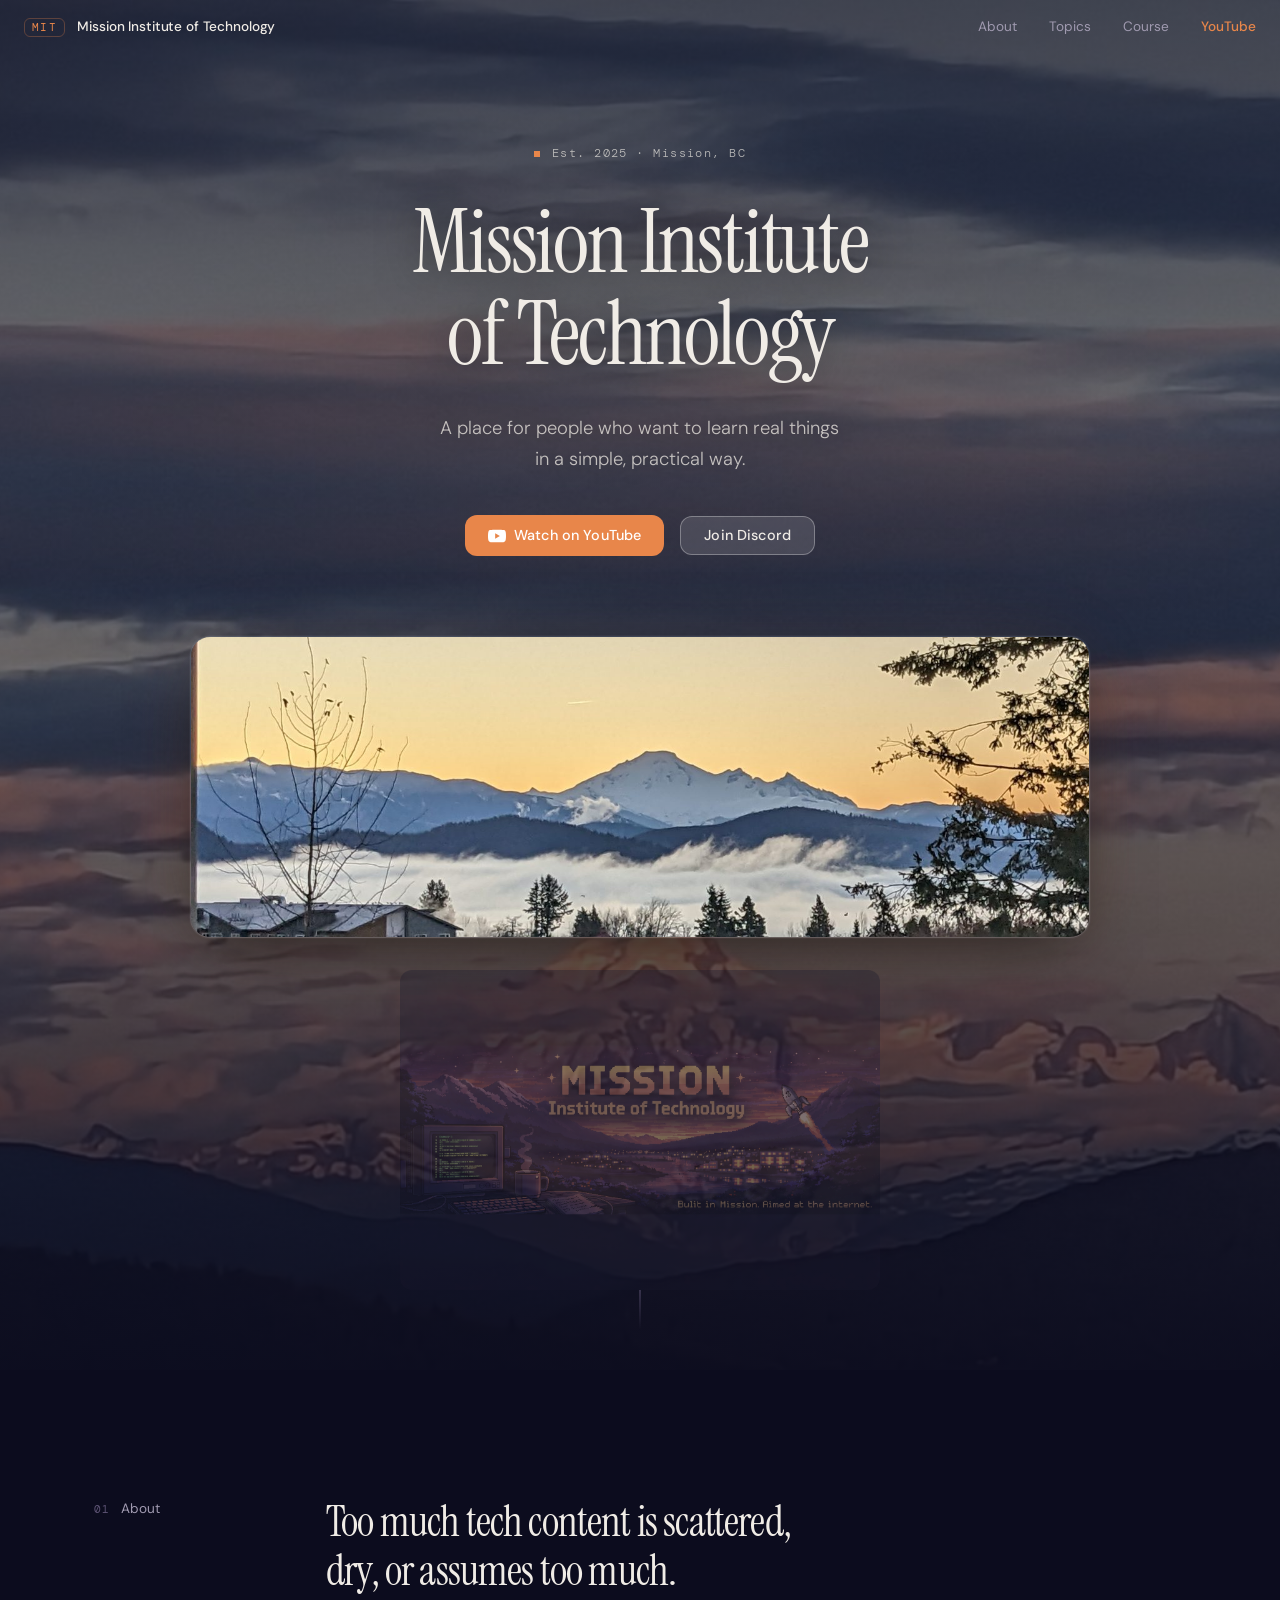
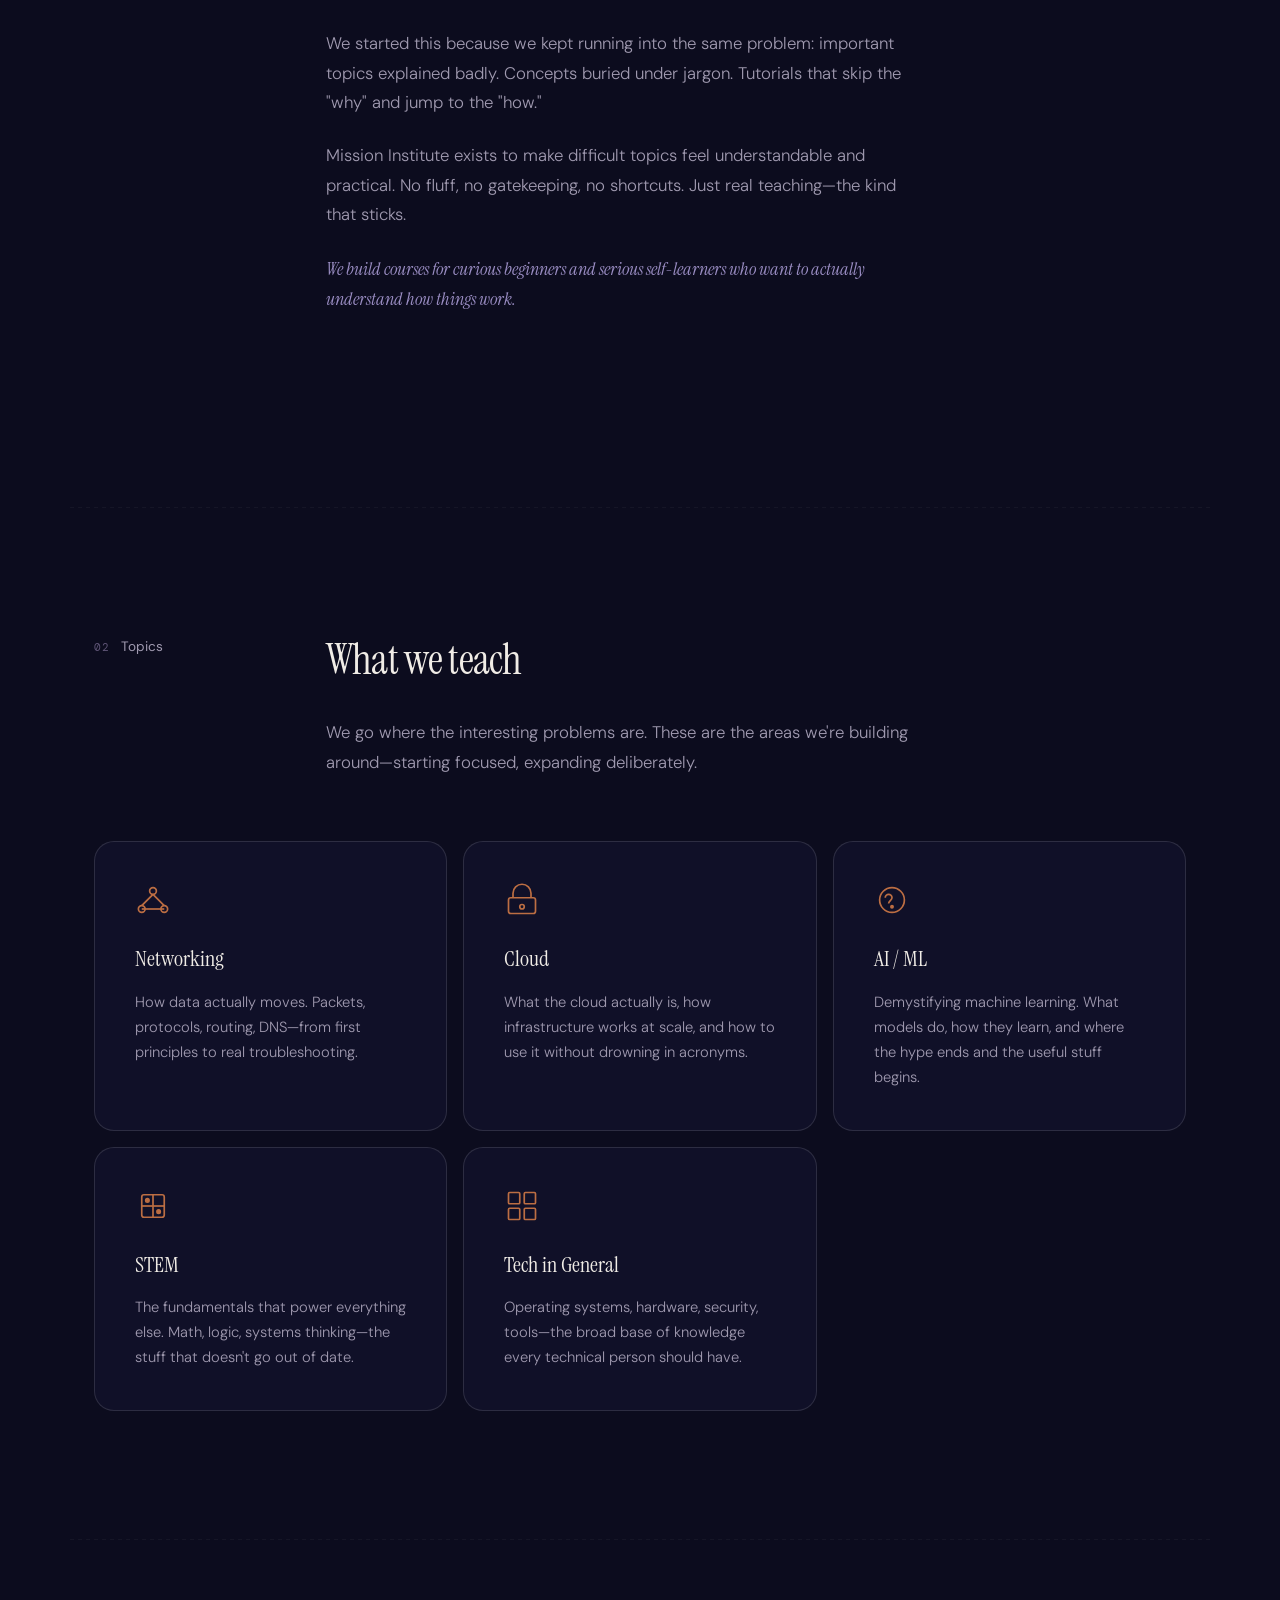
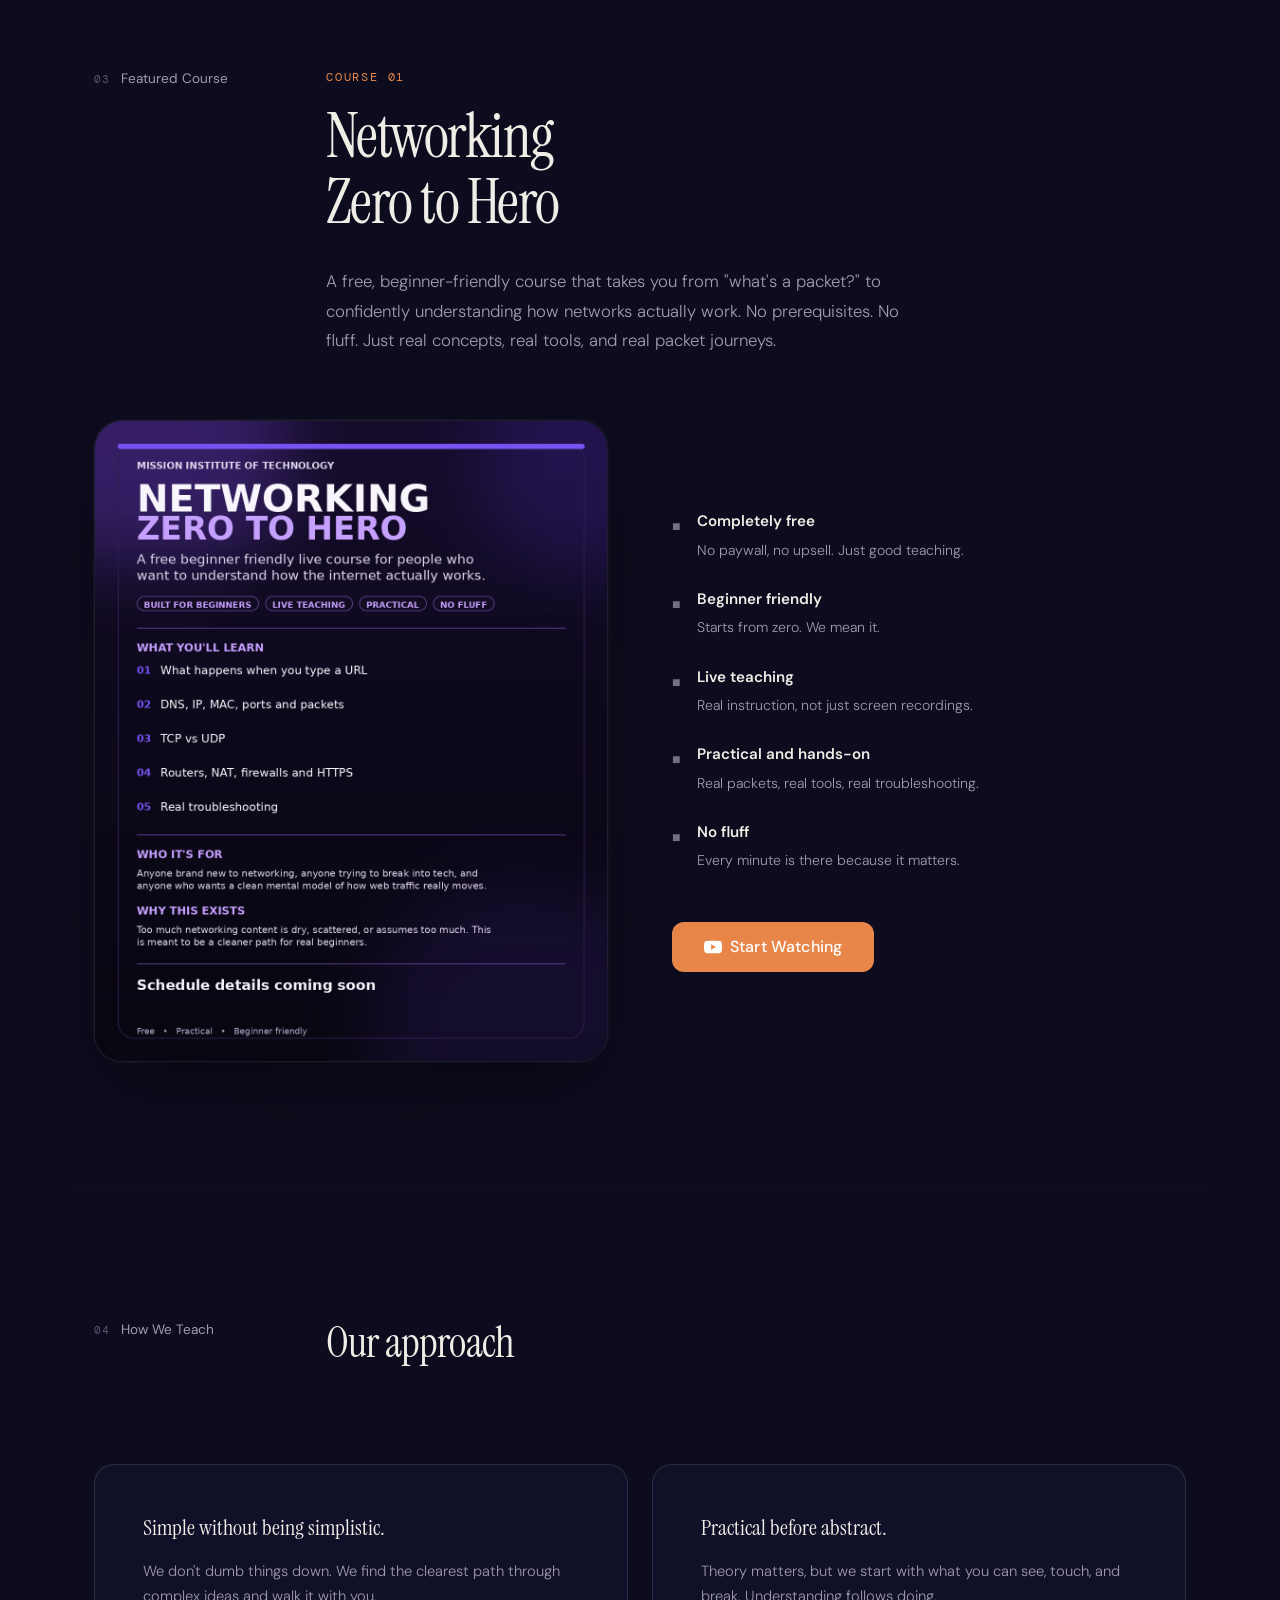
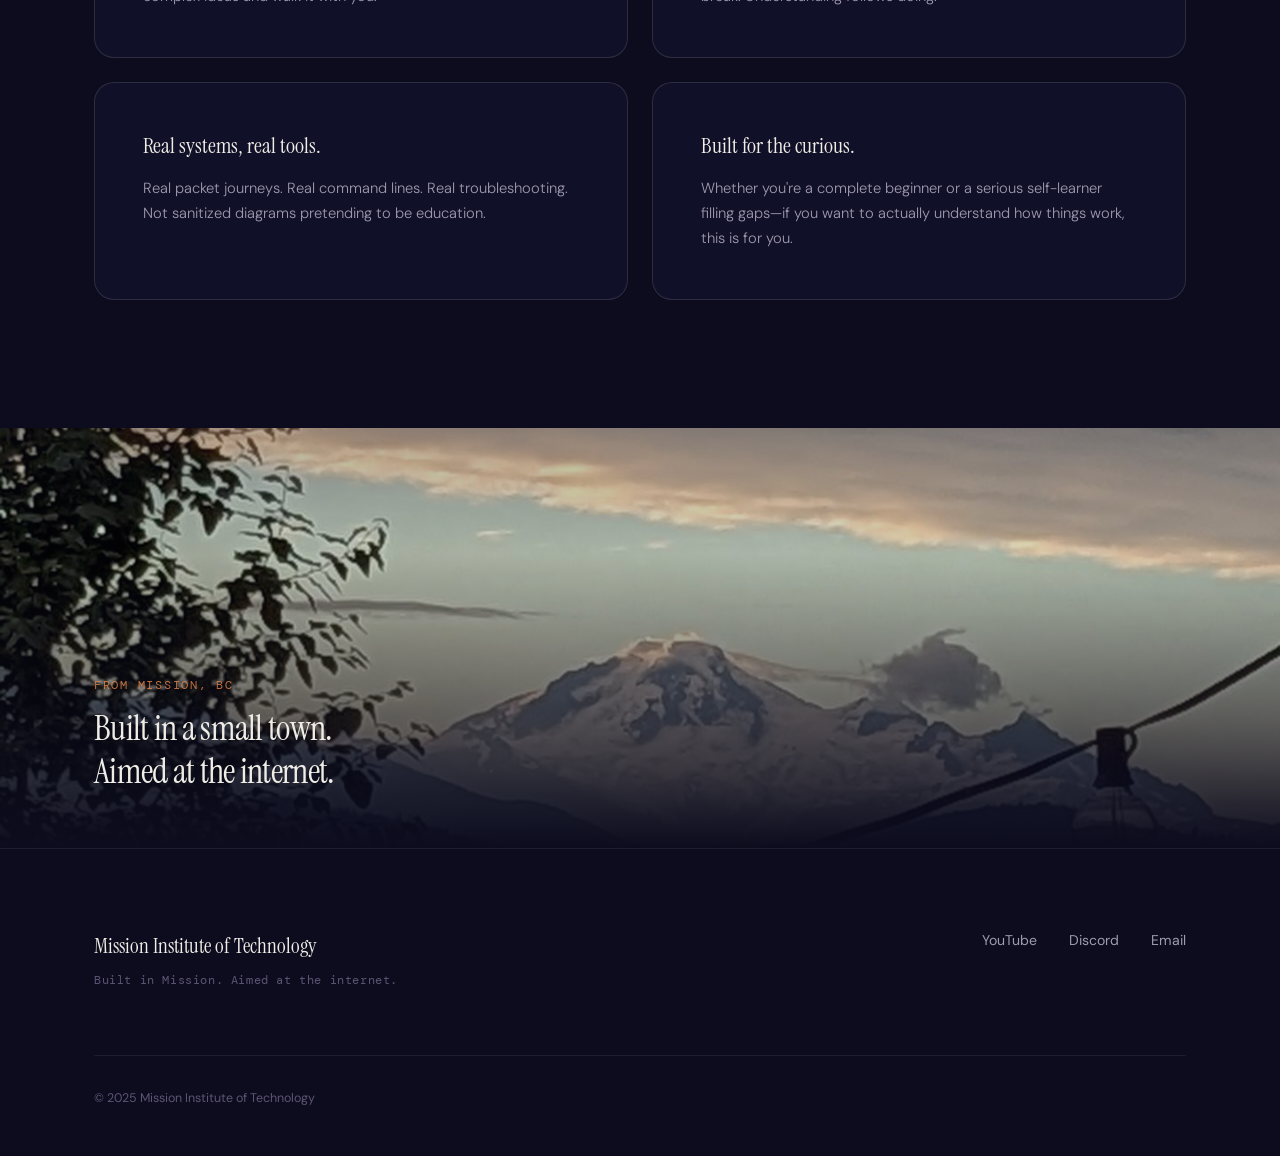
==== commit 4fc22813: "Redesign: integrate real Mt. Baker photography - Hero: full-bleed golden hour Mt. Baker photo backgr" ====
--- a/index.html
+++ b/index.html
@@ -69,9 +69,7 @@
   transition: background 0.4s var(--ease-out), padding 0.4s var(--ease-out);
 }
 .nav.scrolled {
-  background: rgba(12, 12, 30, 0.88);
-  backdrop-filter: blur(20px) saturate(1.2);
-  -webkit-backdrop-filter: blur(20px) saturate(1.2);
+  background: rgba(10, 10, 26, 0.95);
   padding: 0.75rem 0;
   border-bottom: 1px solid var(--c-border);
 }
@@ -100,7 +98,7 @@
 
 .mobile-menu {
   display: none; position: fixed; inset: 0; z-index: 99;
-  background: rgba(12, 12, 30, 0.97); backdrop-filter: blur(30px);
+  background: rgba(10, 10, 26, 0.98);
   flex-direction: column; align-items: center; justify-content: center; gap: 2.5rem;
   opacity: 0; pointer-events: none; transition: opacity 0.4s var(--ease-out);
 }
@@ -110,20 +108,37 @@
 
 /* ---- HERO ---- */
 .hero {
-  position: relative; min-height: 100vh;
+  position: relative;
   display: flex; flex-direction: column; align-items: center; justify-content: center;
-  padding: 8rem 1.5rem 4rem; text-align: center; overflow: hidden;
-}
-.hero-bg-glow {
-  position: absolute; top: -20%; left: 50%; transform: translateX(-50%);
-  width: 900px; height: 900px;
-  background: radial-gradient(ellipse at center, rgba(232,134,74,0.05) 0%, rgba(120,90,200,0.04) 35%, transparent 65%);
-  pointer-events: none; z-index: 0;
-}
+  padding: 9rem 1.5rem 5rem; text-align: center; overflow: hidden;
+}
+
+/* Full-bleed photo background */
+.hero-photo-bg {
+  position: absolute; inset: 0; z-index: 0;
+  background-image: url('assets/hero-bg.jpg');
+  background-size: cover;
+  background-position: center 30%;
+  background-repeat: no-repeat;
+}
+/* Multi-layer dark overlay: preserve cinematic feel, let warm orange glow breathe */
+.hero-photo-bg::after {
+  content: '';
+  position: absolute; inset: 0;
+  background:
+    linear-gradient(to bottom,
+      rgba(12, 12, 30, 0.72) 0%,
+      rgba(12, 12, 30, 0.50) 35%,
+      rgba(12, 12, 30, 0.62) 70%,
+      rgba(12, 12, 30, 0.95) 100%
+    ),
+    radial-gradient(ellipse 80% 60% at 50% 40%, rgba(232, 134, 74, 0.08) 0%, transparent 60%);
+}
+
 .hero-content { position: relative; z-index: 1; max-width: 760px; }
 .hero-eyebrow {
   font-family: var(--f-mono); font-size: 0.75rem; font-weight: 300;
-  letter-spacing: 0.12em; color: var(--c-text-dim); margin-bottom: 2rem;
+  letter-spacing: 0.12em; color: rgba(240, 236, 230, 0.7); margin-bottom: 2rem;
   display: flex; align-items: center; justify-content: center; gap: 0.75rem;
 }
 .pixel-dot {
@@ -137,21 +152,31 @@
   font-size: clamp(2.8rem, 7vw, 5.5rem);
   font-weight: 400; line-height: 1.05; letter-spacing: -0.025em;
   margin-bottom: 2rem;
+  text-shadow: 0 2px 40px rgba(0,0,0,0.5);
 }
 .hero-sub {
   font-size: 1.15rem; font-weight: 300; line-height: 1.7;
-  color: var(--c-text-dim); max-width: 540px; margin: 0 auto 2.5rem;
+  color: rgba(240, 236, 230, 0.75); max-width: 540px; margin: 0 auto 2.5rem;
+  text-shadow: 0 1px 20px rgba(0,0,0,0.4);
 }
 .hero-ctas { display: flex; align-items: center; justify-content: center; gap: 1rem; flex-wrap: wrap; }
 
+/* Photo banner replaces pixel art banner */
 .hero-banner { position: relative; z-index: 1; width: 100%; max-width: 900px; margin-top: 5rem; }
 .hero-banner-frame {
-  border-radius: var(--r-lg); overflow: hidden; border: 1px solid var(--c-border);
-  box-shadow: 0 0 0 1px rgba(255,255,255,0.03), 0 20px 60px -20px rgba(0,0,0,0.5), 0 0 80px -20px var(--c-glow);
+  border-radius: var(--r-lg); overflow: hidden; border: 1px solid rgba(255,255,255,0.1);
+  box-shadow: 0 0 0 1px rgba(255,255,255,0.03), 0 20px 60px -20px rgba(0,0,0,0.7), 0 0 80px -20px var(--c-glow);
 }
 .hero-banner-frame img { width: 100%; display: block; }
 
-.hero-scroll-hint { position: absolute; bottom: 2.5rem; left: 50%; transform: translateX(-50%); }
+/* Pixel art banner kept as a small decorative accent below the photo banner */
+.hero-pixel-accent {
+  position: relative; z-index: 1; width: 100%; max-width: 480px; margin-top: 2rem; opacity: 0.35;
+  filter: saturate(0.6);
+}
+.hero-pixel-accent img { width: 100%; display: block; border-radius: var(--r-md); }
+
+.hero-scroll-hint { position: absolute; bottom: 2.5rem; left: 50%; transform: translateX(-50%); z-index: 1; }
 .scroll-line {
   display: block; width: 1px; height: 40px;
   background: linear-gradient(to bottom, var(--c-text-muted), transparent);
@@ -168,8 +193,8 @@
 }
 .btn-primary { background: var(--c-accent); color: #fff; }
 .btn-primary:hover { background: var(--c-accent-hover); transform: translateY(-1px); box-shadow: 0 8px 30px -8px rgba(232,134,74,0.4); }
-.btn-secondary { background: var(--c-surface); color: var(--c-text); border: 1px solid var(--c-border); }
-.btn-secondary:hover { background: rgba(255,255,255,0.08); border-color: var(--c-border-hover); transform: translateY(-1px); }
+.btn-secondary { background: rgba(255,255,255,0.12); color: var(--c-text); border: 1px solid rgba(255,255,255,0.30); }
+.btn-secondary:hover { background: rgba(255,255,255,0.18); border-color: rgba(255,255,255,0.40); transform: translateY(-1px); }
 .btn-lg { padding: 1em 2em; font-size: 1rem; }
 
 /* ---- SECTIONS ---- */
@@ -200,10 +225,10 @@
 /* ---- TOPICS ---- */
 .topics-grid { display: grid; grid-template-columns: repeat(auto-fit, minmax(280px, 1fr)); gap: 1rem; }
 .topic-card {
-  background: var(--c-bg-card); border: 1px solid var(--c-border); border-radius: var(--r-lg);
-  padding: 2.5rem; transition: all 0.4s var(--ease-out); backdrop-filter: blur(10px);
-}
-.topic-card:hover { border-color: var(--c-border-hover); background: rgba(18,18,42,0.85); transform: translateY(-4px); box-shadow: 0 20px 50px -20px rgba(0,0,0,0.4); }
+  background: rgba(17, 17, 42, 0.90); border: 1px solid rgba(255,255,255,0.12); border-radius: var(--r-lg);
+  padding: 2.5rem; transition: all 0.4s var(--ease-out);
+}
+.topic-card:hover { border-color: rgba(255,255,255,0.22); background: rgba(18,18,48,0.95); transform: translateY(-4px); box-shadow: 0 20px 50px -20px rgba(0,0,0,0.4); }
 .topic-card-icon { width: 36px; height: 36px; color: var(--c-accent); margin-bottom: 1.5rem; opacity: 0.8; }
 .topic-card-title { font-family: var(--f-serif); font-size: 1.35rem; font-weight: 400; margin-bottom: 0.75rem; }
 .topic-card-desc { font-size: 0.92rem; font-weight: 300; line-height: 1.7; color: var(--c-text-dim); }
@@ -233,18 +258,70 @@
 .course-features strong { display: block; font-size: 0.95rem; font-weight: 600; margin-bottom: 0.15em; }
 .course-features span { font-size: 0.88rem; font-weight: 300; color: var(--c-text-dim); line-height: 1.5; }
 
-/* ---- PHILOSOPHY ---- */
+/* ---- PHILOSOPHY — mountain photo tint ---- */
+.philosophy {
+  position: relative;
+}
+.philosophy-photo-bg {
+  position: absolute; inset: 0; z-index: 0;
+  background-image: url('assets/mountain-day.jpg');
+  background-size: cover;
+  background-position: center 40%;
+  background-attachment: fixed;
+  opacity: 0.07;
+  pointer-events: none;
+}
+.philosophy .container { position: relative; z-index: 1; }
+
 .philosophy-grid { display: grid; grid-template-columns: 1fr 1fr; gap: 1.5rem; }
 .philosophy-item {
-  background: var(--c-bg-card); border: 1px solid var(--c-border); border-radius: var(--r-lg);
+  background: rgba(17, 17, 42, 0.90); border: 1px solid rgba(255,255,255,0.12); border-radius: var(--r-lg);
   padding: 3rem; transition: all 0.4s var(--ease-out);
 }
-.philosophy-item:hover { border-color: var(--c-border-hover); background: rgba(18,18,42,0.8); }
+.philosophy-item:hover { border-color: rgba(255,255,255,0.22); background: rgba(18,18,48,0.95); }
 .philosophy-statement { font-family: var(--f-serif); font-size: 1.4rem; margin-bottom: 1rem; line-height: 1.3; }
 .philosophy-explain { font-size: 0.92rem; font-weight: 300; line-height: 1.7; color: var(--c-text-dim); }
 
+/* ---- FROM MISSION strip ---- */
+.from-mission {
+  position: relative; overflow: hidden;
+  height: 420px;
+  display: flex; align-items: flex-end;
+}
+.from-mission-photo {
+  position: absolute; inset: 0;
+  background-image: url('assets/from-mission.jpg');
+  background-size: cover;
+  background-position: center 55%;
+}
+.from-mission-photo::after {
+  content: '';
+  position: absolute; inset: 0;
+  background: linear-gradient(
+    to bottom,
+    rgba(12, 12, 30, 0.3) 0%,
+    rgba(12, 12, 30, 0.15) 30%,
+    rgba(12, 12, 30, 0.6) 70%,
+    rgba(12, 12, 30, 1.0) 100%
+  );
+}
+.from-mission-content {
+  position: relative; z-index: 1;
+  width: 100%; padding: 3rem 1.5rem 3.5rem;
+  max-width: 1140px; margin: 0 auto;
+}
+.from-mission-eyebrow {
+  font-family: var(--f-mono); font-size: 0.72rem; letter-spacing: 0.15em;
+  color: rgba(232, 134, 74, 0.8); text-transform: uppercase; margin-bottom: 0.75rem;
+}
+.from-mission-text {
+  font-family: var(--f-serif); font-size: clamp(1.5rem, 3vw, 2.2rem);
+  font-weight: 400; line-height: 1.2; letter-spacing: -0.02em;
+  color: var(--c-text); max-width: 600px;
+}
+
 /* ---- FOOTER ---- */
-.footer { padding: 6rem 0 3rem; border-top: 1px solid var(--c-border); }
+.footer { padding: 5rem 0 3rem; border-top: 1px solid var(--c-border); }
 .footer-top { display: flex; align-items: flex-start; justify-content: space-between; margin-bottom: 4rem; }
 .footer-logo { font-family: var(--f-serif); font-size: 1.3rem; margin-bottom: 0.5rem; }
 .footer-tagline { font-family: var(--f-mono); font-size: 0.75rem; color: var(--c-text-muted); letter-spacing: 0.05em; }
@@ -254,34 +331,14 @@
 .footer-bottom { padding-top: 2rem; border-top: 1px solid var(--c-border); }
 .footer-bottom p { font-size: 0.78rem; color: var(--c-text-muted); }
 
-/* ---- HERO LOAD ANIMATION (CSS only, no JS needed) ---- */
-.hero-content > *, .hero-banner {
-  animation: fadeUp 0.8s var(--ease-out) both;
-}
-.hero-eyebrow   { animation-delay: 0s; }
-.hero-title      { animation-delay: 0.12s; }
-.hero-sub        { animation-delay: 0.24s; }
-.hero-ctas       { animation-delay: 0.36s; }
-.hero-banner     { animation-delay: 0.50s; }
-.hero-scroll-hint { animation: fadeUp 0.8s var(--ease-out) 0.7s both; }
-
-@keyframes fadeUp {
-  from { opacity: 0; transform: translateY(24px); }
-  to { opacity: 1; transform: translateY(0); }
-}
-
-/* ---- SCROLL REVEAL (enhanced by JS, visible without it) ---- */
+/* ---- SCROLL REVEAL ---- */
 .reveal {
   opacity: 1;
   transform: translateY(0);
   transition: opacity 0.7s var(--ease-out), transform 0.7s var(--ease-out);
 }
-.reveal.hidden {
-  opacity: 0;
-  transform: translateY(20px);
-}
-
-/* ---- SELECTION ---- */
+
+/* ---- SELECTION / FOCUS ---- */
 ::selection { background: rgba(232, 134, 74, 0.25); color: var(--c-text); }
 :focus-visible { outline: 2px solid var(--c-accent); outline-offset: 3px; border-radius: var(--r-sm); }
 
@@ -298,6 +355,8 @@
   .course-showcase { grid-template-columns: 1fr; gap: 2.5rem; }
   .course-poster-wrapper { max-width: 500px; margin: 0 auto; }
   .philosophy-grid { grid-template-columns: 1fr; }
+  .philosophy-photo-bg { background-attachment: scroll; }
+  .from-mission { height: 360px; }
 }
 @media (max-width: 680px) {
   .nav-links { display: none; }
@@ -308,6 +367,7 @@
   .hero-title { font-size: clamp(2.2rem, 10vw, 3.5rem); }
   .hero-sub { font-size: 1rem; }
   .hero-banner { margin-top: 2.5rem; }
+  .hero-pixel-accent { margin-top: 1rem; max-width: 300px; }
   .hero-scroll-hint { display: none; }
   .hide-mobile { display: none; }
   .section { padding: 5rem 0; }
@@ -317,6 +377,8 @@
   .course-title { font-size: 2rem; }
   .philosophy-item { padding: 1.5rem; }
   .philosophy-statement { font-size: 1.15rem; }
+  .from-mission { height: 300px; }
+  .from-mission-text { font-size: 1.3rem; }
   .footer-top { flex-direction: column; gap: 2rem; }
   .hero-ctas { flex-direction: column; width: 100%; }
   .hero-ctas .btn { width: 100%; justify-content: center; }
@@ -355,7 +417,9 @@
 
   <!-- HERO -->
   <header class="hero" id="hero">
-    <div class="hero-bg-glow"></div>
+    <!-- Real Mt. Baker photo — golden hour, orange glow -->
+    <div class="hero-photo-bg"></div>
+
     <div class="hero-content">
       <p class="hero-eyebrow">
         <span class="pixel-dot"></span>
@@ -373,11 +437,19 @@
         <a href="https://discord.gg/nqs7rpf2xS" target="_blank" rel="noopener" class="btn btn-secondary">Join Discord</a>
       </div>
     </div>
+
+    <!-- Photo panorama banner — Mt. Baker sunrise fog valley -->
     <div class="hero-banner">
       <div class="hero-banner-frame">
-        <img src="assets/banner.png" alt="Mission Institute of Technology banner artwork featuring pixel art landscape" width="1200" height="400" loading="eager">
-      </div>
-    </div>
+        <img src="assets/hero-banner-photo.jpg" alt="Mt. Baker panorama — fog in the valley at sunrise, orange sky" width="1440" height="480" loading="eager">
+      </div>
+    </div>
+
+    <!-- Pixel art banner — kept as a subtle decorative ghost -->
+    <div class="hero-pixel-accent">
+      <img src="assets/banner.png" alt="" aria-hidden="true" loading="lazy">
+    </div>
+
     <div class="hero-scroll-hint"><span class="scroll-line"></span></div>
   </header>
 
@@ -510,8 +582,9 @@
 
   <div class="pixel-divider"><div class="pixel-divider-inner"></div></div>
 
-  <!-- PHILOSOPHY -->
+  <!-- PHILOSOPHY — subtle mountain-day.jpg tint in background -->
   <section class="section philosophy" id="philosophy">
+    <div class="philosophy-photo-bg"></div>
     <div class="container">
       <div class="section-grid">
         <div class="section-label-col">
@@ -541,6 +614,15 @@
       </div>
     </div>
   </section>
+
+  <!-- FROM MISSION — string lights + mountain photo strip -->
+  <div class="from-mission">
+    <div class="from-mission-photo"></div>
+    <div class="from-mission-content">
+      <p class="from-mission-eyebrow">From Mission, BC</p>
+      <p class="from-mission-text">Built in a small town.<br>Aimed at the internet.</p>
+    </div>
+  </div>
 
   <!-- FOOTER -->
   <footer class="footer">
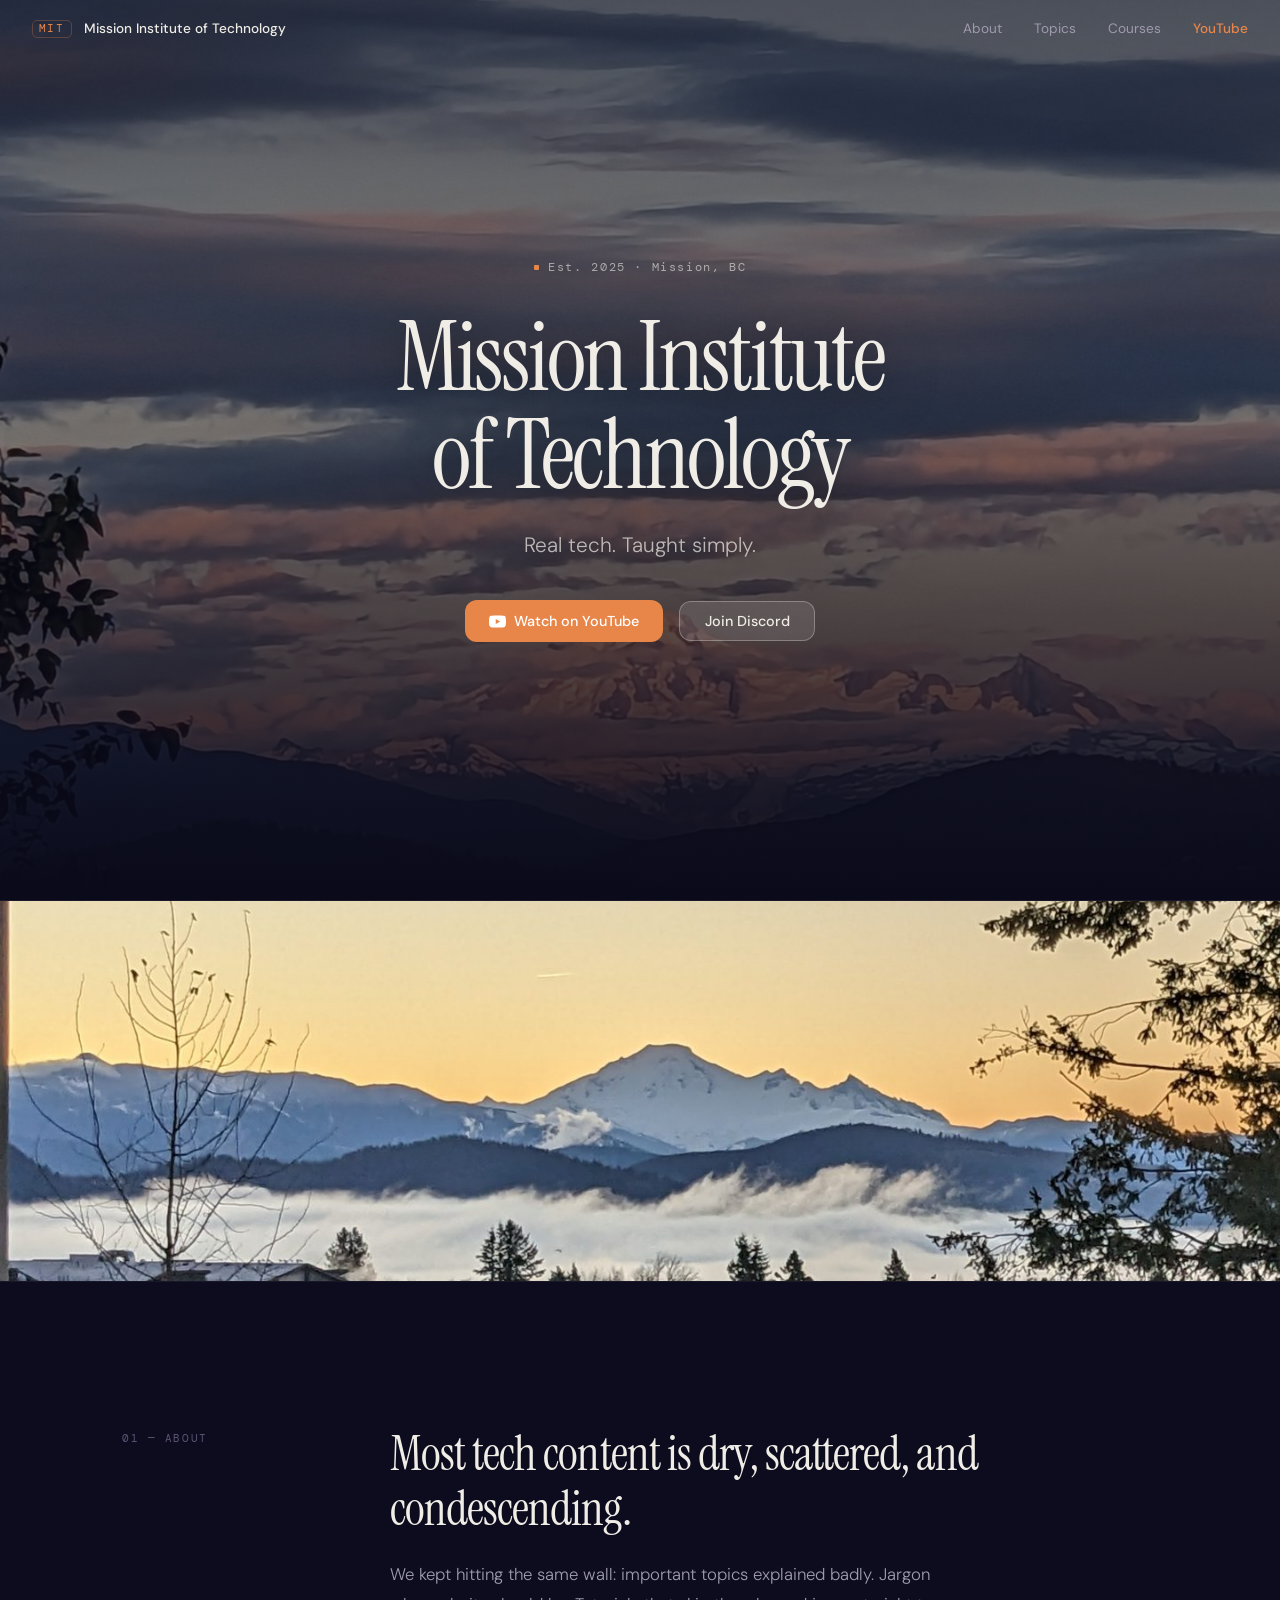
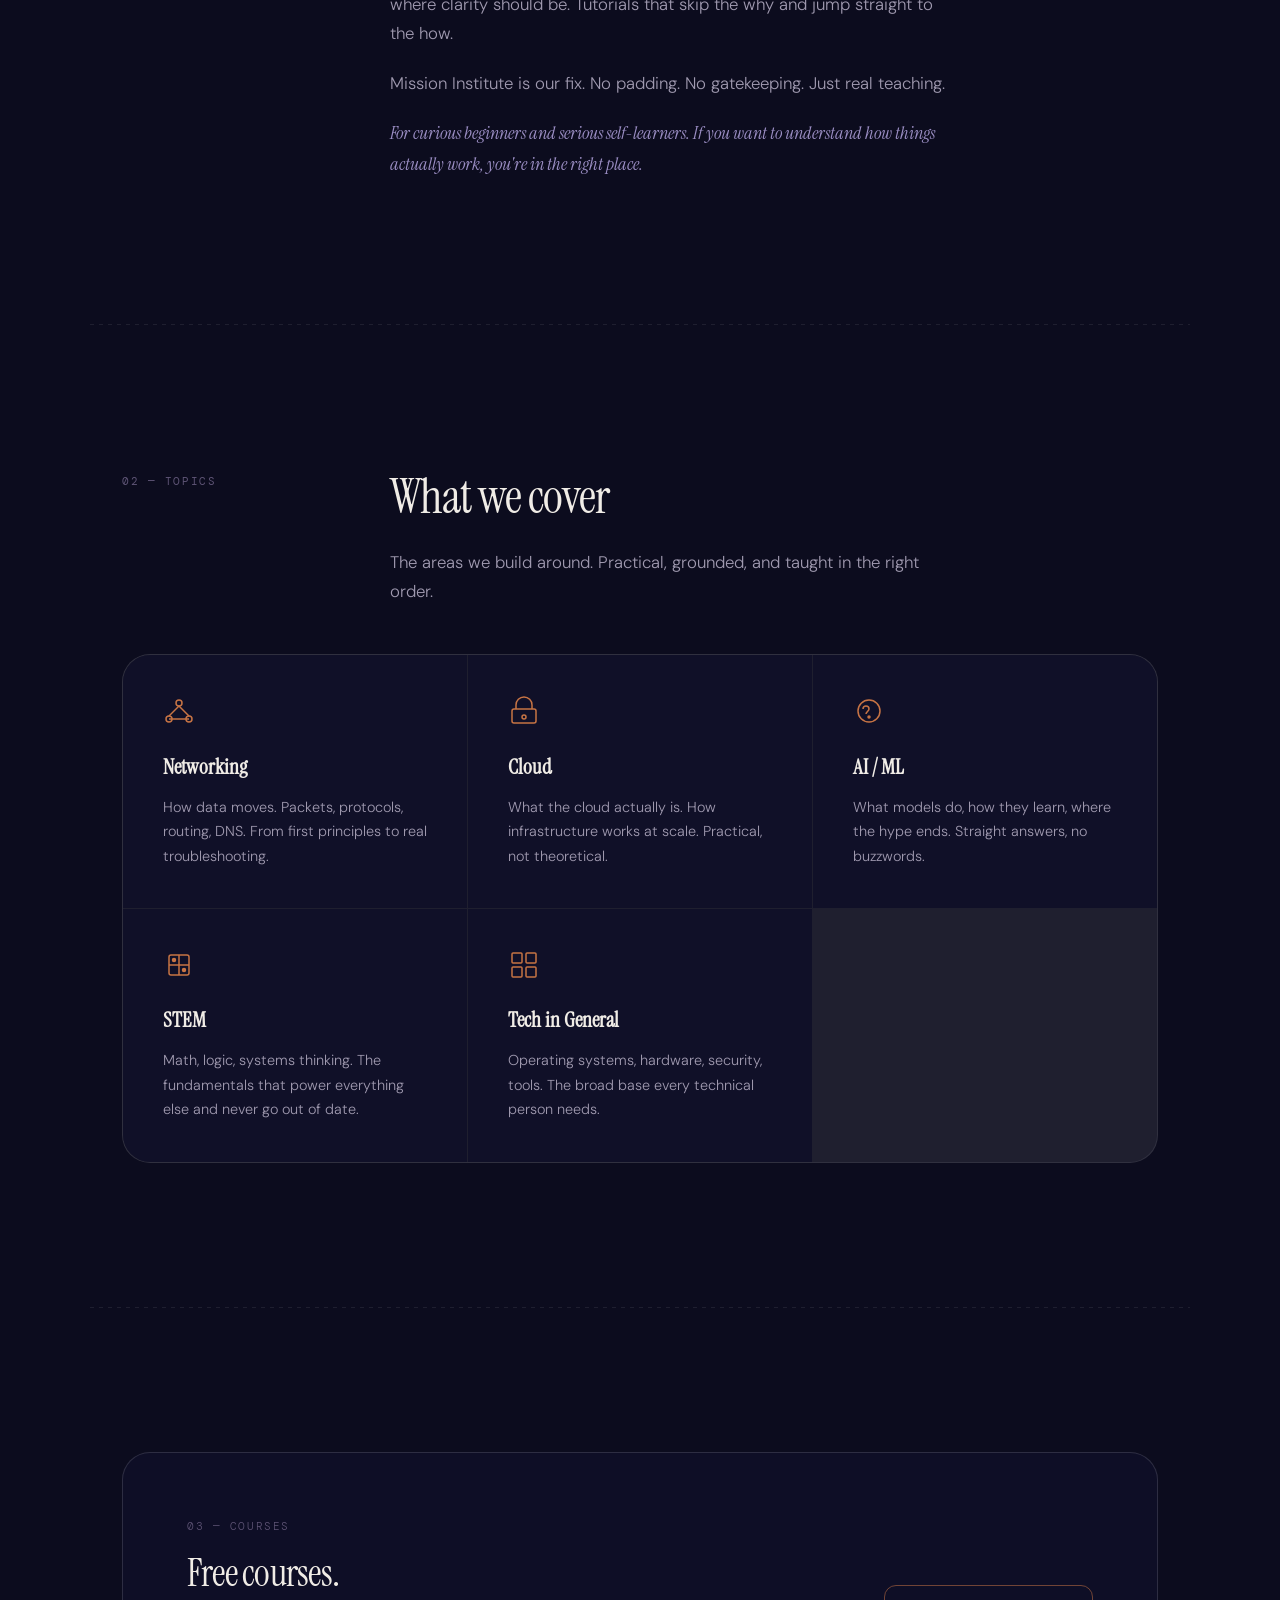
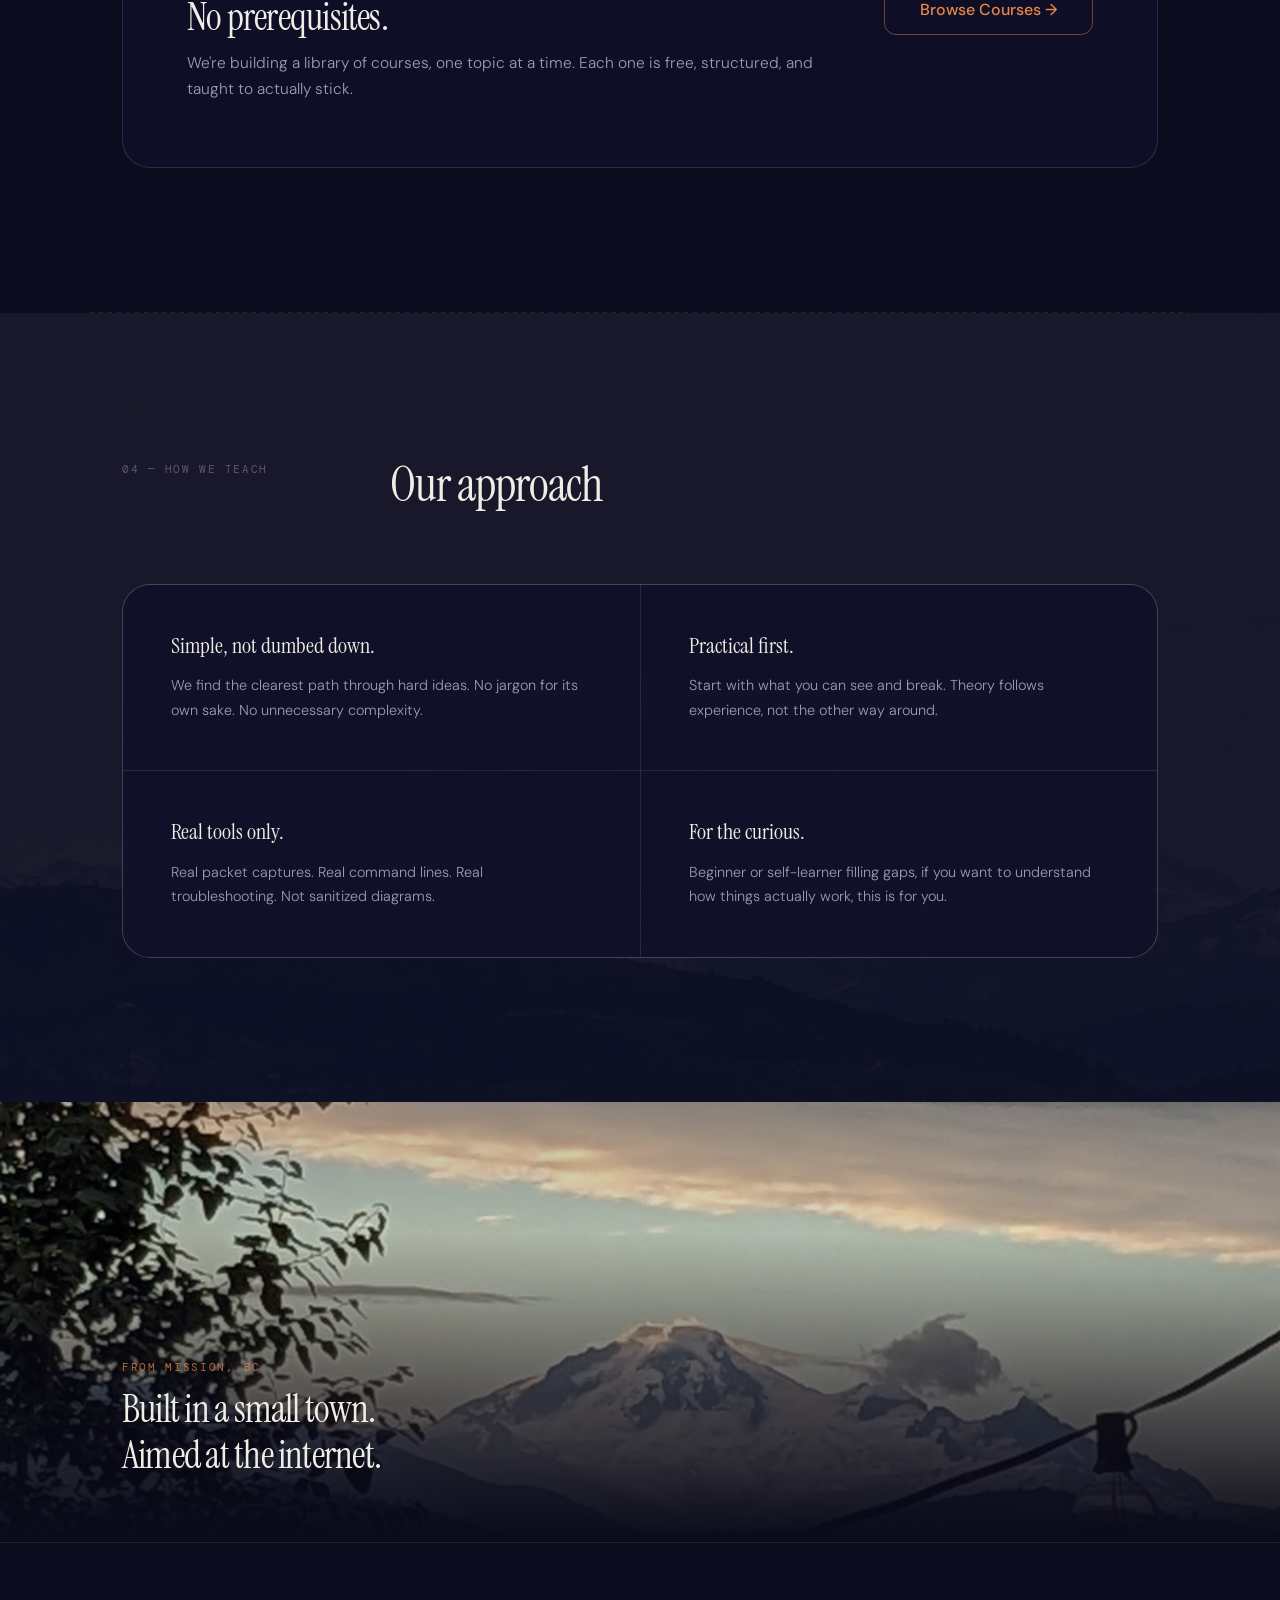
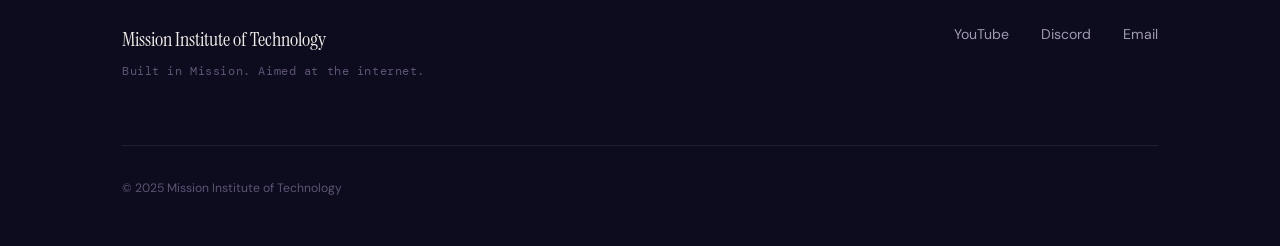
==== commit 04413aa5: "Redesign: Jobs-level layout, courses page, cleaner copy - Remove pixel art from hero, full-screen ph" ====
--- a/index.html
+++ b/index.html
@@ -4,673 +4,516 @@
   <meta charset="UTF-8">
   <meta name="viewport" content="width=device-width, initial-scale=1.0">
   <title>Mission Institute of Technology</title>
-  <meta name="description" content="A place for people who want to learn real things in a simple, practical way. Networking, Cloud, AI/ML, STEM, and more.">
+  <meta name="description" content="Real tech, taught simply. Free courses on Networking, Cloud, AI/ML, and more. From Mission, BC.">
   <meta name="theme-color" content="#0c0c1e">
   <link rel="preconnect" href="https://fonts.googleapis.com">
   <link rel="preconnect" href="https://fonts.gstatic.com" crossorigin>
   <link href="https://fonts.googleapis.com/css2?family=DM+Sans:ital,wght@0,300;0,400;0,500;0,600;0,700;1,400&family=Instrument+Serif:ital@0;1&family=DM+Mono:wght@300;400&display=swap" rel="stylesheet">
   <style>
-/* ============================================================
-   MISSION INSTITUTE OF TECHNOLOGY — ALL STYLES INLINED
-   ============================================================ */
-
 :root {
   --c-bg: #0c0c1e;
-  --c-bg-card: rgba(17, 17, 42, 0.65);
-  --c-surface: rgba(255, 255, 255, 0.04);
-  --c-border: rgba(255, 255, 255, 0.07);
-  --c-border-hover: rgba(255, 255, 255, 0.14);
   --c-text: #f0ece6;
   --c-text-dim: #a09ab0;
   --c-text-muted: #5e5475;
   --c-accent: #e8864a;
   --c-accent-hover: #d4703a;
   --c-lavender: #9b8ec4;
-  --c-glow: rgba(232, 134, 74, 0.18);
-  --f-serif: 'Instrument Serif', Georgia, 'Times New Roman', serif;
+  --c-border: rgba(255,255,255,0.08);
+  --c-border-vis: rgba(255,255,255,0.13);
+  --c-card: rgba(16,16,40,0.92);
+  --f-serif: 'Instrument Serif', Georgia, serif;
   --f-sans: 'DM Sans', -apple-system, BlinkMacSystemFont, sans-serif;
-  --f-mono: 'DM Mono', 'SF Mono', 'Fira Code', monospace;
-  --r-sm: 6px;
+  --f-mono: 'DM Mono', 'SF Mono', monospace;
   --r-md: 12px;
   --r-lg: 20px;
   --r-xl: 28px;
-  --ease-out: cubic-bezier(0.16, 1, 0.3, 1);
+  --ease: cubic-bezier(0.16, 1, 0.3, 1);
 }
 
 *, *::before, *::after { margin: 0; padding: 0; box-sizing: border-box; }
-
-html {
-  scroll-behavior: smooth;
-  -webkit-font-smoothing: antialiased;
-  -moz-osx-font-smoothing: grayscale;
-}
-
-body {
-  font-family: var(--f-sans);
-  font-size: 1rem;
-  font-weight: 400;
-  line-height: 1.65;
-  color: var(--c-text);
-  background-color: var(--c-bg);
-  overflow-x: hidden;
-}
-
+html { scroll-behavior: smooth; -webkit-font-smoothing: antialiased; }
+body { font-family: var(--f-sans); color: var(--c-text); background: var(--c-bg); overflow-x: hidden; line-height: 1.65; }
 img { max-width: 100%; height: auto; display: block; }
 a { color: inherit; text-decoration: none; }
-ul, ol { list-style: none; }
+ul { list-style: none; }
 button { border: none; background: none; cursor: pointer; font: inherit; color: inherit; }
-
-.container { max-width: 1140px; margin: 0 auto; padding: 0 1.5rem; }
-
-/* ---- NAV ---- */
+.container { max-width: 1100px; margin: 0 auto; padding: 0 2rem; }
+::selection { background: rgba(232,134,74,0.25); }
+:focus-visible { outline: 2px solid var(--c-accent); outline-offset: 3px; border-radius: 4px; }
+::-webkit-scrollbar { width: 8px; }
+::-webkit-scrollbar-track { background: var(--c-bg); }
+::-webkit-scrollbar-thumb { background: var(--c-text-muted); border-radius: 4px; }
+
+/* NAV */
 .nav {
   position: fixed; top: 0; left: 0; right: 0; z-index: 100;
-  padding: 1rem 0;
-  transition: background 0.4s var(--ease-out), padding 0.4s var(--ease-out);
+  padding: 1.1rem 0;
+  transition: background 0.35s var(--ease), padding 0.35s var(--ease);
 }
 .nav.scrolled {
-  background: rgba(10, 10, 26, 0.95);
+  background: rgba(10,10,26,0.96);
   padding: 0.75rem 0;
   border-bottom: 1px solid var(--c-border);
 }
 .nav-inner {
-  max-width: 1280px; margin: 0 auto; padding: 0 1.5rem;
+  max-width: 1280px; margin: 0 auto; padding: 0 2rem;
   display: flex; align-items: center; justify-content: space-between;
 }
 .nav-logo { display: flex; align-items: center; gap: 0.75rem; }
 .nav-logo-mark {
-  font-family: var(--f-mono); font-size: 0.7rem; font-weight: 400;
-  letter-spacing: 0.15em; color: var(--c-accent);
-  border: 1px solid rgba(232, 134, 74, 0.3);
-  padding: 0.25em 0.6em; border-radius: var(--r-sm); line-height: 1;
-}
-.nav-logo-text { font-size: 0.85rem; font-weight: 500; letter-spacing: -0.01em; }
+  font-family: var(--f-mono); font-size: 0.68rem; letter-spacing: 0.14em;
+  color: var(--c-accent); border: 1px solid rgba(232,134,74,0.28);
+  padding: 0.25em 0.55em; border-radius: 5px; line-height: 1;
+}
+.nav-logo-text { font-size: 0.85rem; font-weight: 500; }
 .nav-links { display: flex; align-items: center; gap: 2rem; }
 .nav-links a { font-size: 0.85rem; color: var(--c-text-dim); transition: color 0.2s; }
 .nav-links a:hover { color: var(--c-text); }
-.nav-cta { font-weight: 500 !important; color: var(--c-accent) !important; }
-.nav-cta:hover { color: var(--c-text) !important; }
-
-.nav-mobile-toggle { display: none; flex-direction: column; gap: 6px; padding: 8px; }
-.nav-mobile-toggle span { display: block; width: 22px; height: 1.5px; background: var(--c-text); transition: transform 0.2s var(--ease-out), opacity 0.2s; }
-.nav-mobile-toggle.active span:first-child { transform: translateY(3.75px) rotate(45deg); }
-.nav-mobile-toggle.active span:last-child { transform: translateY(-3.75px) rotate(-45deg); }
+.nav-links a.active { color: var(--c-text); }
+.nav-yt { color: var(--c-accent) !important; font-weight: 500; }
+.nav-yt:hover { color: var(--c-text) !important; }
+
+.nav-toggle { display: none; flex-direction: column; gap: 5px; padding: 8px; }
+.nav-toggle span { display: block; width: 22px; height: 1.5px; background: var(--c-text); transition: transform 0.2s var(--ease); }
+.nav-toggle.open span:first-child { transform: translateY(3.5px) rotate(45deg); }
+.nav-toggle.open span:last-child { transform: translateY(-3.5px) rotate(-45deg); }
 
 .mobile-menu {
   display: none; position: fixed; inset: 0; z-index: 99;
-  background: rgba(10, 10, 26, 0.98);
+  background: rgba(10,10,26,0.98);
   flex-direction: column; align-items: center; justify-content: center; gap: 2.5rem;
-  opacity: 0; pointer-events: none; transition: opacity 0.4s var(--ease-out);
+  opacity: 0; pointer-events: none; transition: opacity 0.35s var(--ease);
 }
 .mobile-menu.open { opacity: 1; pointer-events: auto; }
 .mobile-menu a { font-family: var(--f-serif); font-size: 2rem; color: var(--c-text); transition: color 0.2s; }
 .mobile-menu a:hover { color: var(--c-accent); }
 
-/* ---- HERO ---- */
+/* HERO */
 .hero {
   position: relative;
+  min-height: 100vh;
   display: flex; flex-direction: column; align-items: center; justify-content: center;
-  padding: 9rem 1.5rem 5rem; text-align: center; overflow: hidden;
-}
-
-/* Full-bleed photo background */
-.hero-photo-bg {
-  position: absolute; inset: 0; z-index: 0;
-  background-image: url('assets/hero-bg.jpg');
-  background-size: cover;
-  background-position: center 30%;
-  background-repeat: no-repeat;
-}
-/* Multi-layer dark overlay: preserve cinematic feel, let warm orange glow breathe */
-.hero-photo-bg::after {
+  text-align: center; overflow: hidden; padding: 0 2rem;
+}
+.hero-bg {
+  position: absolute; inset: 0;
+  background: url('assets/hero-bg.jpg') center 30% / cover no-repeat;
+}
+.hero-bg::after {
   content: '';
   position: absolute; inset: 0;
   background:
-    linear-gradient(to bottom,
-      rgba(12, 12, 30, 0.72) 0%,
-      rgba(12, 12, 30, 0.50) 35%,
-      rgba(12, 12, 30, 0.62) 70%,
-      rgba(12, 12, 30, 0.95) 100%
-    ),
-    radial-gradient(ellipse 80% 60% at 50% 40%, rgba(232, 134, 74, 0.08) 0%, transparent 60%);
-}
-
-.hero-content { position: relative; z-index: 1; max-width: 760px; }
+    linear-gradient(to bottom, rgba(10,10,26,0.65) 0%, rgba(10,10,26,0.42) 40%, rgba(10,10,26,0.72) 75%, rgba(10,10,26,1) 100%),
+    radial-gradient(ellipse 70% 50% at 50% 38%, rgba(232,134,74,0.07) 0%, transparent 65%);
+}
+.hero-inner { position: relative; z-index: 1; max-width: 780px; }
 .hero-eyebrow {
-  font-family: var(--f-mono); font-size: 0.75rem; font-weight: 300;
-  letter-spacing: 0.12em; color: rgba(240, 236, 230, 0.7); margin-bottom: 2rem;
-  display: flex; align-items: center; justify-content: center; gap: 0.75rem;
-}
-.pixel-dot {
-  display: inline-block; width: 6px; height: 6px; background: var(--c-accent);
-  animation: pixel-blink 2.4s step-end infinite;
-}
-@keyframes pixel-blink { 0%, 100% { opacity: 1; } 50% { opacity: 0; } }
-
+  font-family: var(--f-mono); font-size: 0.72rem; letter-spacing: 0.14em;
+  color: rgba(240,236,230,0.6); margin-bottom: 2rem;
+  display: flex; align-items: center; justify-content: center; gap: 0.6rem;
+}
+.dot { display: inline-block; width: 5px; height: 5px; background: var(--c-accent); border-radius: 1px; }
 .hero-title {
   font-family: var(--f-serif);
-  font-size: clamp(2.8rem, 7vw, 5.5rem);
-  font-weight: 400; line-height: 1.05; letter-spacing: -0.025em;
-  margin-bottom: 2rem;
-  text-shadow: 0 2px 40px rgba(0,0,0,0.5);
+  font-size: clamp(3rem, 7.5vw, 6rem);
+  font-weight: 400; line-height: 1.02; letter-spacing: -0.03em;
+  margin-bottom: 1.5rem;
+  text-shadow: 0 2px 50px rgba(0,0,0,0.6);
 }
 .hero-sub {
-  font-size: 1.15rem; font-weight: 300; line-height: 1.7;
-  color: rgba(240, 236, 230, 0.75); max-width: 540px; margin: 0 auto 2.5rem;
-  text-shadow: 0 1px 20px rgba(0,0,0,0.4);
-}
-.hero-ctas { display: flex; align-items: center; justify-content: center; gap: 1rem; flex-wrap: wrap; }
-
-/* Photo banner replaces pixel art banner */
-.hero-banner { position: relative; z-index: 1; width: 100%; max-width: 900px; margin-top: 5rem; }
-.hero-banner-frame {
-  border-radius: var(--r-lg); overflow: hidden; border: 1px solid rgba(255,255,255,0.1);
-  box-shadow: 0 0 0 1px rgba(255,255,255,0.03), 0 20px 60px -20px rgba(0,0,0,0.7), 0 0 80px -20px var(--c-glow);
-}
-.hero-banner-frame img { width: 100%; display: block; }
-
-/* Pixel art banner kept as a small decorative accent below the photo banner */
-.hero-pixel-accent {
-  position: relative; z-index: 1; width: 100%; max-width: 480px; margin-top: 2rem; opacity: 0.35;
-  filter: saturate(0.6);
-}
-.hero-pixel-accent img { width: 100%; display: block; border-radius: var(--r-md); }
-
-.hero-scroll-hint { position: absolute; bottom: 2.5rem; left: 50%; transform: translateX(-50%); z-index: 1; }
-.scroll-line {
-  display: block; width: 1px; height: 40px;
-  background: linear-gradient(to bottom, var(--c-text-muted), transparent);
-  animation: scroll-pulse 2s ease-in-out infinite;
-}
-@keyframes scroll-pulse { 0%, 100% { opacity: 0.3; transform: scaleY(1); } 50% { opacity: 0.8; transform: scaleY(1.2); } }
-
-/* ---- BUTTONS ---- */
+  font-size: clamp(1.1rem, 2vw, 1.3rem); font-weight: 300;
+  color: rgba(240,236,230,0.72); margin: 0 auto 2.5rem;
+  max-width: 440px; line-height: 1.5;
+  text-shadow: 0 1px 20px rgba(0,0,0,0.5);
+}
+.hero-ctas { display: flex; gap: 1rem; align-items: center; justify-content: center; flex-wrap: wrap; }
+
+/* PANORAMA STRIP */
+.panorama {
+  width: 100%; overflow: hidden;
+  border-top: 1px solid rgba(255,255,255,0.05);
+  border-bottom: 1px solid rgba(255,255,255,0.05);
+}
+.panorama img { width: 100%; display: block; height: 380px; object-fit: cover; object-position: center 40%; }
+
+/* BUTTONS */
 .btn {
   display: inline-flex; align-items: center; gap: 0.5rem;
-  padding: 0.8em 1.6em; font-family: var(--f-sans); font-size: 0.9rem;
-  font-weight: 500; letter-spacing: 0.01em; border-radius: var(--r-md);
-  transition: all 0.2s var(--ease-out); cursor: pointer; border: none; line-height: 1; white-space: nowrap;
+  padding: 0.85em 1.7em; font-size: 0.9rem; font-weight: 500;
+  border-radius: var(--r-md); transition: all 0.2s var(--ease);
+  cursor: pointer; border: none; line-height: 1; white-space: nowrap;
 }
 .btn-primary { background: var(--c-accent); color: #fff; }
-.btn-primary:hover { background: var(--c-accent-hover); transform: translateY(-1px); box-shadow: 0 8px 30px -8px rgba(232,134,74,0.4); }
-.btn-secondary { background: rgba(255,255,255,0.12); color: var(--c-text); border: 1px solid rgba(255,255,255,0.30); }
-.btn-secondary:hover { background: rgba(255,255,255,0.18); border-color: rgba(255,255,255,0.40); transform: translateY(-1px); }
-.btn-lg { padding: 1em 2em; font-size: 1rem; }
-
-/* ---- SECTIONS ---- */
-.section { padding: 8rem 0; }
-.section-grid { display: grid; grid-template-columns: 200px 1fr; gap: 2rem; margin-bottom: 4rem; }
-.section-label {
-  font-size: 0.85rem; color: var(--c-text-dim);
-  display: flex; align-items: baseline; gap: 0.75rem; position: sticky; top: 120px;
-}
-.label-mono { font-family: var(--f-mono); font-size: 0.7rem; color: var(--c-text-muted); letter-spacing: 0.05em; }
+.btn-primary:hover { background: var(--c-accent-hover); transform: translateY(-1px); box-shadow: 0 8px 28px -8px rgba(232,134,74,0.45); }
+.btn-secondary { background: rgba(255,255,255,0.11); color: var(--c-text); border: 1px solid rgba(255,255,255,0.28); }
+.btn-secondary:hover { background: rgba(255,255,255,0.17); border-color: rgba(255,255,255,0.38); transform: translateY(-1px); }
+.btn-lg { padding: 1em 2.2em; font-size: 1rem; }
+.btn-outline { background: transparent; color: var(--c-accent); border: 1px solid rgba(232,134,74,0.45); }
+.btn-outline:hover { background: rgba(232,134,74,0.08); border-color: var(--c-accent); transform: translateY(-1px); }
+
+/* SECTIONS */
+.section { padding: 9rem 0; }
+.section-tag {
+  font-family: var(--f-mono); font-size: 0.7rem; letter-spacing: 0.14em;
+  color: var(--c-text-muted); text-transform: uppercase; margin-bottom: 1.2rem;
+}
 .section-heading {
   font-family: var(--f-serif);
-  font-size: clamp(1.8rem, 3.5vw, 2.6rem);
-  font-weight: 400; line-height: 1.2; letter-spacing: -0.02em; margin-bottom: 2rem;
-}
-.section-body { font-size: 1.05rem; font-weight: 300; line-height: 1.75; color: var(--c-text-dim); max-width: 600px; margin-bottom: 1.5rem; }
-.section-body:last-child { margin-bottom: 0; }
-.section-body-accent { color: var(--c-lavender); font-style: italic; font-family: var(--f-serif); font-size: 1.1rem; }
-
-/* ---- PIXEL DIVIDER ---- */
-.pixel-divider { padding: 0 1.5rem; }
-.pixel-divider-inner {
-  max-width: 1140px; margin: 0 auto; height: 1px;
-  background: repeating-linear-gradient(90deg, var(--c-border) 0px, var(--c-border) 4px, transparent 4px, transparent 8px);
-  opacity: 0.6;
-}
-
-/* ---- TOPICS ---- */
-.topics-grid { display: grid; grid-template-columns: repeat(auto-fit, minmax(280px, 1fr)); gap: 1rem; }
+  font-size: clamp(2rem, 4vw, 3rem);
+  font-weight: 400; line-height: 1.15; letter-spacing: -0.02em; margin-bottom: 1.5rem;
+}
+.section-sub {
+  font-size: 1.05rem; font-weight: 300; line-height: 1.75;
+  color: var(--c-text-dim); max-width: 560px; margin-bottom: 1.25rem;
+}
+.section-sub.accent { color: var(--c-lavender); font-style: italic; font-family: var(--f-serif); font-size: 1.1rem; }
+.section-sub:last-child { margin-bottom: 0; }
+
+.two-col { display: grid; grid-template-columns: 220px 1fr; gap: 3rem; }
+.col-label { padding-top: 0.2rem; }
+.col-label .section-tag { position: sticky; top: 100px; }
+
+/* DIVIDER */
+.divider { padding: 0 2rem; }
+.divider-line {
+  max-width: 1100px; margin: 0 auto; height: 1px;
+  background: repeating-linear-gradient(90deg, var(--c-border) 0, var(--c-border) 4px, transparent 4px, transparent 9px);
+}
+
+/* TOPIC CARDS */
+.topics-grid { display: grid; grid-template-columns: repeat(auto-fit, minmax(270px, 1fr)); gap: 1px; background: var(--c-border); border: 1px solid var(--c-border); border-radius: var(--r-xl); overflow: hidden; }
 .topic-card {
-  background: rgba(17, 17, 42, 0.90); border: 1px solid rgba(255,255,255,0.12); border-radius: var(--r-lg);
-  padding: 2.5rem; transition: all 0.4s var(--ease-out);
-}
-.topic-card:hover { border-color: rgba(255,255,255,0.22); background: rgba(18,18,48,0.95); transform: translateY(-4px); box-shadow: 0 20px 50px -20px rgba(0,0,0,0.4); }
-.topic-card-icon { width: 36px; height: 36px; color: var(--c-accent); margin-bottom: 1.5rem; opacity: 0.8; }
-.topic-card-title { font-family: var(--f-serif); font-size: 1.35rem; font-weight: 400; margin-bottom: 0.75rem; }
-.topic-card-desc { font-size: 0.92rem; font-weight: 300; line-height: 1.7; color: var(--c-text-dim); }
-
-/* ---- COURSE ---- */
-.course-label { font-family: var(--f-mono); font-size: 0.75rem; letter-spacing: 0.15em; color: var(--c-accent); text-transform: uppercase; margin-bottom: 1rem; }
-.course-title {
-  font-family: var(--f-serif); font-size: clamp(2.2rem, 5vw, 3.8rem);
-  font-weight: 400; line-height: 1.08; letter-spacing: -0.025em; margin-bottom: 2rem;
-}
-.course-showcase { display: grid; grid-template-columns: 1fr 1fr; gap: 4rem; align-items: center; }
-.course-poster-wrapper { position: relative; }
-.course-poster-frame {
-  border-radius: var(--r-xl); overflow: hidden; border: 1px solid var(--c-border);
-  box-shadow: 0 30px 80px -20px rgba(0,0,0,0.5), 0 0 0 1px rgba(255,255,255,0.03);
-}
-.course-poster-frame img { width: 100%; display: block; transition: transform 6s var(--ease-out); }
-.course-poster-frame:hover img { transform: scale(1.03); }
-.course-poster-glow {
-  position: absolute; inset: -20%;
-  background: radial-gradient(ellipse at center, var(--c-glow) 0%, transparent 60%);
-  z-index: -1; opacity: 0.5; filter: blur(40px);
-}
-.course-features { display: flex; flex-direction: column; gap: 1.5rem; margin-bottom: 3rem; }
-.course-features li { display: flex; gap: 1rem; align-items: flex-start; }
-.feature-icon { color: var(--c-accent); font-size: 0.5rem; margin-top: 0.5em; opacity: 0.7; }
-.course-features strong { display: block; font-size: 0.95rem; font-weight: 600; margin-bottom: 0.15em; }
-.course-features span { font-size: 0.88rem; font-weight: 300; color: var(--c-text-dim); line-height: 1.5; }
-
-/* ---- PHILOSOPHY — mountain photo tint ---- */
-.philosophy {
-  position: relative;
-}
-.philosophy-photo-bg {
-  position: absolute; inset: 0; z-index: 0;
-  background-image: url('assets/mountain-day.jpg');
-  background-size: cover;
-  background-position: center 40%;
-  background-attachment: fixed;
-  opacity: 0.07;
+  background: var(--c-card); padding: 2.5rem;
+  transition: background 0.3s var(--ease);
+}
+.topic-card:hover { background: rgba(22,22,52,0.98); }
+.topic-icon { width: 32px; height: 32px; color: var(--c-accent); margin-bottom: 1.4rem; opacity: 0.85; }
+.topic-title { font-family: var(--f-serif); font-size: 1.3rem; margin-bottom: 0.65rem; }
+.topic-desc { font-size: 0.9rem; font-weight: 300; line-height: 1.7; color: var(--c-text-dim); }
+
+/* COURSES TEASER */
+.courses-teaser {
+  background: var(--c-card);
+  border: 1px solid var(--c-border-vis);
+  border-radius: var(--r-xl);
+  padding: 4rem;
+  display: flex; align-items: center; justify-content: space-between; gap: 3rem;
+}
+.courses-teaser-text .label { font-family: var(--f-mono); font-size: 0.7rem; letter-spacing: 0.14em; color: var(--c-text-muted); text-transform: uppercase; margin-bottom: 1rem; }
+.courses-teaser-text h2 { font-family: var(--f-serif); font-size: clamp(1.8rem, 3vw, 2.6rem); font-weight: 400; line-height: 1.15; letter-spacing: -0.02em; margin-bottom: 0.75rem; }
+.courses-teaser-text p { font-size: 0.97rem; font-weight: 300; color: var(--c-text-dim); line-height: 1.65; }
+.courses-teaser-cta { flex-shrink: 0; }
+
+/* PHILOSOPHY */
+.philosophy { position: relative; }
+.philosophy-bg {
+  position: absolute; inset: 0;
+  background: url('assets/mountain-day.jpg') center 40% / cover no-repeat;
+  opacity: 0.06;
   pointer-events: none;
 }
 .philosophy .container { position: relative; z-index: 1; }
-
-.philosophy-grid { display: grid; grid-template-columns: 1fr 1fr; gap: 1.5rem; }
-.philosophy-item {
-  background: rgba(17, 17, 42, 0.90); border: 1px solid rgba(255,255,255,0.12); border-radius: var(--r-lg);
-  padding: 3rem; transition: all 0.4s var(--ease-out);
-}
-.philosophy-item:hover { border-color: rgba(255,255,255,0.22); background: rgba(18,18,48,0.95); }
-.philosophy-statement { font-family: var(--f-serif); font-size: 1.4rem; margin-bottom: 1rem; line-height: 1.3; }
-.philosophy-explain { font-size: 0.92rem; font-weight: 300; line-height: 1.7; color: var(--c-text-dim); }
-
-/* ---- FROM MISSION strip ---- */
+.philosophy-grid { display: grid; grid-template-columns: 1fr 1fr; gap: 1px; background: var(--c-border); border: 1px solid var(--c-border-vis); border-radius: var(--r-xl); overflow: hidden; }
+.philosophy-item { background: var(--c-card); padding: 3rem; transition: background 0.3s var(--ease); }
+.philosophy-item:hover { background: rgba(22,22,52,0.98); }
+.philosophy-statement { font-family: var(--f-serif); font-size: 1.35rem; margin-bottom: 0.85rem; line-height: 1.25; }
+.philosophy-explain { font-size: 0.9rem; font-weight: 300; line-height: 1.7; color: var(--c-text-dim); }
+
+/* FROM MISSION */
 .from-mission {
-  position: relative; overflow: hidden;
-  height: 420px;
+  position: relative; height: 440px; overflow: hidden;
   display: flex; align-items: flex-end;
 }
-.from-mission-photo {
+.from-mission-bg {
   position: absolute; inset: 0;
-  background-image: url('assets/from-mission.jpg');
-  background-size: cover;
-  background-position: center 55%;
-}
-.from-mission-photo::after {
+  background: url('assets/from-mission.jpg') center 55% / cover no-repeat;
+}
+.from-mission-bg::after {
   content: '';
   position: absolute; inset: 0;
-  background: linear-gradient(
-    to bottom,
-    rgba(12, 12, 30, 0.3) 0%,
-    rgba(12, 12, 30, 0.15) 30%,
-    rgba(12, 12, 30, 0.6) 70%,
-    rgba(12, 12, 30, 1.0) 100%
-  );
+  background: linear-gradient(to bottom, rgba(10,10,26,0.25) 0%, rgba(10,10,26,0.12) 30%, rgba(10,10,26,0.65) 68%, rgba(10,10,26,1) 100%);
 }
 .from-mission-content {
   position: relative; z-index: 1;
-  width: 100%; padding: 3rem 1.5rem 3.5rem;
-  max-width: 1140px; margin: 0 auto;
-}
-.from-mission-eyebrow {
-  font-family: var(--f-mono); font-size: 0.72rem; letter-spacing: 0.15em;
-  color: rgba(232, 134, 74, 0.8); text-transform: uppercase; margin-bottom: 0.75rem;
+  padding: 3rem 2rem 4rem; width: 100%; max-width: 1100px; margin: 0 auto;
+}
+.from-mission-label {
+  font-family: var(--f-mono); font-size: 0.7rem; letter-spacing: 0.15em;
+  color: rgba(232,134,74,0.75); text-transform: uppercase; margin-bottom: 0.65rem;
 }
 .from-mission-text {
-  font-family: var(--f-serif); font-size: clamp(1.5rem, 3vw, 2.2rem);
-  font-weight: 400; line-height: 1.2; letter-spacing: -0.02em;
-  color: var(--c-text); max-width: 600px;
-}
-
-/* ---- FOOTER ---- */
+  font-family: var(--f-serif); font-size: clamp(1.6rem, 3.2vw, 2.4rem);
+  font-weight: 400; line-height: 1.18; letter-spacing: -0.02em; color: var(--c-text);
+}
+
+/* FOOTER */
 .footer { padding: 5rem 0 3rem; border-top: 1px solid var(--c-border); }
-.footer-top { display: flex; align-items: flex-start; justify-content: space-between; margin-bottom: 4rem; }
-.footer-logo { font-family: var(--f-serif); font-size: 1.3rem; margin-bottom: 0.5rem; }
-.footer-tagline { font-family: var(--f-mono); font-size: 0.75rem; color: var(--c-text-muted); letter-spacing: 0.05em; }
+.footer-inner { display: flex; justify-content: space-between; align-items: flex-start; margin-bottom: 4rem; }
+.footer-name { font-family: var(--f-serif); font-size: 1.25rem; margin-bottom: 0.4rem; }
+.footer-tag { font-family: var(--f-mono); font-size: 0.72rem; color: var(--c-text-muted); letter-spacing: 0.05em; }
 .footer-links { display: flex; gap: 2rem; }
 .footer-links a { font-size: 0.88rem; color: var(--c-text-dim); transition: color 0.2s; }
 .footer-links a:hover { color: var(--c-text); }
-.footer-bottom { padding-top: 2rem; border-top: 1px solid var(--c-border); }
-.footer-bottom p { font-size: 0.78rem; color: var(--c-text-muted); }
-
-/* ---- SCROLL REVEAL ---- */
-.reveal {
-  opacity: 1;
-  transform: translateY(0);
-  transition: opacity 0.7s var(--ease-out), transform 0.7s var(--ease-out);
-}
-
-/* ---- SELECTION / FOCUS ---- */
-::selection { background: rgba(232, 134, 74, 0.25); color: var(--c-text); }
-:focus-visible { outline: 2px solid var(--c-accent); outline-offset: 3px; border-radius: var(--r-sm); }
-
-/* ---- SCROLLBAR ---- */
-::-webkit-scrollbar { width: 8px; }
-::-webkit-scrollbar-track { background: var(--c-bg); }
-::-webkit-scrollbar-thumb { background: var(--c-text-muted); border-radius: 4px; }
-::-webkit-scrollbar-thumb:hover { background: var(--c-text-dim); }
-
-/* ---- RESPONSIVE ---- */
-@media (max-width: 960px) {
-  .section-grid { grid-template-columns: 1fr; gap: 1rem; }
-  .section-label { position: static; }
-  .course-showcase { grid-template-columns: 1fr; gap: 2.5rem; }
-  .course-poster-wrapper { max-width: 500px; margin: 0 auto; }
+.footer-base { border-top: 1px solid var(--c-border); padding-top: 2rem; }
+.footer-base p { font-size: 0.76rem; color: var(--c-text-muted); }
+
+/* RESPONSIVE */
+@media (max-width: 900px) {
+  .two-col { grid-template-columns: 1fr; gap: 1.5rem; }
+  .col-label .section-tag { position: static; }
   .philosophy-grid { grid-template-columns: 1fr; }
-  .philosophy-photo-bg { background-attachment: scroll; }
+  .courses-teaser { flex-direction: column; gap: 2rem; padding: 2.5rem; }
+  .courses-teaser-cta { width: 100%; }
+  .courses-teaser-cta .btn { width: 100%; justify-content: center; }
   .from-mission { height: 360px; }
-}
-@media (max-width: 680px) {
+  .panorama img { height: 280px; }
+}
+@media (max-width: 640px) {
   .nav-links { display: none; }
-  .nav-mobile-toggle { display: flex; }
+  .nav-toggle { display: flex; }
   .mobile-menu { display: flex; }
-  .nav-logo-text { font-size: 0.75rem; }
-  .hero { padding-top: 6rem; min-height: auto; padding-bottom: 4rem; }
-  .hero-title { font-size: clamp(2.2rem, 10vw, 3.5rem); }
+  .hero { min-height: auto; padding: 8rem 1.5rem 5rem; }
+  .hero-title { font-size: clamp(2.4rem, 11vw, 3.5rem); }
   .hero-sub { font-size: 1rem; }
-  .hero-banner { margin-top: 2.5rem; }
-  .hero-pixel-accent { margin-top: 1rem; max-width: 300px; }
-  .hero-scroll-hint { display: none; }
-  .hide-mobile { display: none; }
-  .section { padding: 5rem 0; }
-  .section-heading { font-size: 1.6rem; }
-  .topics-grid { grid-template-columns: 1fr; }
-  .topic-card { padding: 1.5rem; }
-  .course-title { font-size: 2rem; }
-  .philosophy-item { padding: 1.5rem; }
-  .philosophy-statement { font-size: 1.15rem; }
-  .from-mission { height: 300px; }
-  .from-mission-text { font-size: 1.3rem; }
-  .footer-top { flex-direction: column; gap: 2rem; }
   .hero-ctas { flex-direction: column; width: 100%; }
   .hero-ctas .btn { width: 100%; justify-content: center; }
-  .btn-lg { width: 100%; justify-content: center; }
+  .section { padding: 6rem 0; }
+  .section-heading { font-size: 1.7rem; }
+  .topics-grid { grid-template-columns: 1fr; }
+  .topic-card { padding: 1.75rem; }
+  .philosophy-item { padding: 1.75rem; }
+  .from-mission { height: 300px; }
+  .from-mission-text { font-size: 1.4rem; }
+  .footer-inner { flex-direction: column; gap: 2rem; }
+  .panorama img { height: 200px; }
 }
   </style>
 </head>
 <body>
 
-  <!-- NAV -->
-  <nav class="nav" role="navigation" aria-label="Main navigation">
-    <div class="nav-inner">
-      <a href="#" class="nav-logo">
-        <span class="nav-logo-mark">MIT</span>
-        <span class="nav-logo-text">Mission Institute of Technology</span>
+<nav class="nav">
+  <div class="nav-inner">
+    <a href="index.html" class="nav-logo">
+      <span class="nav-logo-mark">MIT</span>
+      <span class="nav-logo-text">Mission Institute of Technology</span>
+    </a>
+    <div class="nav-links">
+      <a href="#about">About</a>
+      <a href="#topics">Topics</a>
+      <a href="courses.html">Courses</a>
+      <a href="https://www.youtube.com/@missioninstituteoftechnology" target="_blank" rel="noopener" class="nav-yt">YouTube</a>
+    </div>
+    <button class="nav-toggle" aria-label="Toggle menu" aria-expanded="false">
+      <span></span><span></span>
+    </button>
+  </div>
+</nav>
+
+<div class="mobile-menu" aria-hidden="true">
+  <a href="#about">About</a>
+  <a href="#topics">Topics</a>
+  <a href="courses.html">Courses</a>
+  <a href="https://www.youtube.com/@missioninstituteoftechnology" target="_blank" rel="noopener">YouTube</a>
+  <a href="https://discord.gg/nqs7rpf2xS" target="_blank" rel="noopener">Discord</a>
+</div>
+
+<!-- HERO -->
+<header class="hero">
+  <div class="hero-bg"></div>
+  <div class="hero-inner">
+    <p class="hero-eyebrow"><span class="dot"></span> Est. 2025 &middot; Mission, BC</p>
+    <h1 class="hero-title">Mission Institute<br>of Technology</h1>
+    <p class="hero-sub">Real tech. Taught simply.</p>
+    <div class="hero-ctas">
+      <a href="https://www.youtube.com/@missioninstituteoftechnology" target="_blank" rel="noopener" class="btn btn-primary">
+        <svg width="17" height="17" viewBox="0 0 24 24" fill="currentColor"><path d="M23.498 6.186a3.016 3.016 0 0 0-2.122-2.136C19.505 3.545 12 3.545 12 3.545s-7.505 0-9.377.505A3.017 3.017 0 0 0 .502 6.186C0 8.07 0 12 0 12s0 3.93.502 5.814a3.016 3.016 0 0 0 2.122 2.136c1.871.505 9.376.505 9.376.505s7.505 0 9.377-.505a3.015 3.015 0 0 0 2.122-2.136C24 15.93 24 12 24 12s0-3.93-.502-5.814zM9.545 15.568V8.432L15.818 12l-6.273 3.568z"/></svg>
+        Watch on YouTube
       </a>
-      <div class="nav-links">
-        <a href="#about">About</a>
-        <a href="#topics">Topics</a>
-        <a href="#course">Course</a>
-        <a href="https://www.youtube.com/@missioninstituteoftechnology" target="_blank" rel="noopener" class="nav-cta">YouTube</a>
-      </div>
-      <button class="nav-mobile-toggle" aria-label="Toggle menu" aria-expanded="false">
-        <span></span><span></span>
-      </button>
-    </div>
-  </nav>
-
-  <div class="mobile-menu" aria-hidden="true">
-    <a href="#about">About</a>
-    <a href="#topics">Topics</a>
-    <a href="#course">Course</a>
-    <a href="https://www.youtube.com/@missioninstituteoftechnology" target="_blank" rel="noopener">YouTube</a>
-    <a href="https://discord.gg/nqs7rpf2xS" target="_blank" rel="noopener">Discord</a>
-  </div>
-
-  <!-- HERO -->
-  <header class="hero" id="hero">
-    <!-- Real Mt. Baker photo — golden hour, orange glow -->
-    <div class="hero-photo-bg"></div>
-
-    <div class="hero-content">
-      <p class="hero-eyebrow">
-        <span class="pixel-dot"></span>
-        Est. 2025 &middot; Mission, BC
-      </p>
-      <h1 class="hero-title">Mission Institute<br>of Technology</h1>
-      <p class="hero-sub">
-        A place for people who want to learn real things<br class="hide-mobile"> in a simple, practical way.
-      </p>
-      <div class="hero-ctas">
-        <a href="https://www.youtube.com/@missioninstituteoftechnology" target="_blank" rel="noopener" class="btn btn-primary">
-          <svg width="18" height="18" viewBox="0 0 24 24" fill="currentColor"><path d="M23.498 6.186a3.016 3.016 0 0 0-2.122-2.136C19.505 3.545 12 3.545 12 3.545s-7.505 0-9.377.505A3.017 3.017 0 0 0 .502 6.186C0 8.07 0 12 0 12s0 3.93.502 5.814a3.016 3.016 0 0 0 2.122 2.136c1.871.505 9.376.505 9.376.505s7.505 0 9.377-.505a3.015 3.015 0 0 0 2.122-2.136C24 15.93 24 12 24 12s0-3.93-.502-5.814zM9.545 15.568V8.432L15.818 12l-6.273 3.568z"/></svg>
-          Watch on YouTube
-        </a>
-        <a href="https://discord.gg/nqs7rpf2xS" target="_blank" rel="noopener" class="btn btn-secondary">Join Discord</a>
-      </div>
-    </div>
-
-    <!-- Photo panorama banner — Mt. Baker sunrise fog valley -->
-    <div class="hero-banner">
-      <div class="hero-banner-frame">
-        <img src="assets/hero-banner-photo.jpg" alt="Mt. Baker panorama — fog in the valley at sunrise, orange sky" width="1440" height="480" loading="eager">
-      </div>
-    </div>
-
-    <!-- Pixel art banner — kept as a subtle decorative ghost -->
-    <div class="hero-pixel-accent">
-      <img src="assets/banner.png" alt="" aria-hidden="true" loading="lazy">
-    </div>
-
-    <div class="hero-scroll-hint"><span class="scroll-line"></span></div>
-  </header>
-
-  <!-- ABOUT -->
-  <section class="section about" id="about">
-    <div class="container">
-      <div class="section-grid">
-        <div class="section-label-col">
-          <p class="section-label"><span class="label-mono">01</span> About</p>
+      <a href="https://discord.gg/nqs7rpf2xS" target="_blank" rel="noopener" class="btn btn-secondary">Join Discord</a>
+    </div>
+  </div>
+</header>
+
+<!-- PANORAMA STRIP -->
+<div class="panorama">
+  <img src="assets/hero-banner-photo.jpg" alt="Mt. Baker at sunrise, fog filling the valley below" width="1440" height="380" loading="eager">
+</div>
+
+<!-- ABOUT -->
+<section class="section" id="about">
+  <div class="container">
+    <div class="two-col">
+      <div class="col-label">
+        <p class="section-tag">01 &mdash; About</p>
+      </div>
+      <div>
+        <h2 class="section-heading">Most tech content is dry, scattered, and condescending.</h2>
+        <p class="section-sub">We kept hitting the same wall: important topics explained badly. Jargon where clarity should be. Tutorials that skip the why and jump straight to the how.</p>
+        <p class="section-sub">Mission Institute is our fix. No padding. No gatekeeping. Just real teaching.</p>
+        <p class="section-sub accent">For curious beginners and serious self-learners. If you want to understand how things actually work, you're in the right place.</p>
+      </div>
+    </div>
+  </div>
+</section>
+
+<div class="divider"><div class="divider-line"></div></div>
+
+<!-- TOPICS -->
+<section class="section" id="topics">
+  <div class="container">
+    <div class="two-col" style="margin-bottom: 3rem;">
+      <div class="col-label">
+        <p class="section-tag">02 &mdash; Topics</p>
+      </div>
+      <div>
+        <h2 class="section-heading">What we cover</h2>
+        <p class="section-sub">The areas we build around. Practical, grounded, and taught in the right order.</p>
+      </div>
+    </div>
+    <div class="topics-grid">
+      <article class="topic-card">
+        <div class="topic-icon">
+          <svg viewBox="0 0 32 32" fill="none" stroke="currentColor" stroke-width="1.5"><circle cx="16" cy="8" r="3"/><circle cx="6" cy="24" r="3"/><circle cx="26" cy="24" r="3"/><line x1="16" y1="11" x2="6" y2="21"/><line x1="16" y1="11" x2="26" y2="21"/><line x1="6" y1="24" x2="26" y2="24"/></svg>
         </div>
-        <div class="section-content-col">
-          <h2 class="section-heading">Too much tech content is scattered,<br class="hide-mobile"> dry, or assumes too much.</h2>
-          <p class="section-body">We started this because we kept running into the same problem: important topics explained badly. Concepts buried under jargon. Tutorials that skip the "why" and jump to the "how."</p>
-          <p class="section-body">Mission Institute exists to make difficult topics feel understandable and practical. No fluff, no gatekeeping, no shortcuts. Just real teaching&mdash;the kind that sticks.</p>
-          <p class="section-body section-body-accent">We build courses for curious beginners and serious self-learners who want to actually understand how things work.</p>
+        <h3 class="topic-title">Networking</h3>
+        <p class="topic-desc">How data moves. Packets, protocols, routing, DNS. From first principles to real troubleshooting.</p>
+      </article>
+      <article class="topic-card">
+        <div class="topic-icon">
+          <svg viewBox="0 0 32 32" fill="none" stroke="currentColor" stroke-width="1.5"><rect x="4" y="14" width="24" height="14" rx="2"/><path d="M8 14V10a8 8 0 0 1 16 0v4"/><circle cx="16" cy="22" r="2"/></svg>
         </div>
-      </div>
-    </div>
-  </section>
-
-  <div class="pixel-divider"><div class="pixel-divider-inner"></div></div>
-
-  <!-- TOPICS -->
-  <section class="section topics" id="topics">
-    <div class="container">
-      <div class="section-grid">
-        <div class="section-label-col">
-          <p class="section-label"><span class="label-mono">02</span> Topics</p>
+        <h3 class="topic-title">Cloud</h3>
+        <p class="topic-desc">What the cloud actually is. How infrastructure works at scale. Practical, not theoretical.</p>
+      </article>
+      <article class="topic-card">
+        <div class="topic-icon">
+          <svg viewBox="0 0 32 32" fill="none" stroke="currentColor" stroke-width="1.5"><circle cx="16" cy="16" r="11"/><path d="M10 14a3 3 0 0 1 6 0c0 2-3 3-3 5"/><circle cx="16" cy="22" r="1" fill="currentColor"/></svg>
         </div>
-        <div class="section-content-col">
-          <h2 class="section-heading">What we teach</h2>
-          <p class="section-body">We go where the interesting problems are. These are the areas we're building around&mdash;starting focused, expanding deliberately.</p>
+        <h3 class="topic-title">AI / ML</h3>
+        <p class="topic-desc">What models do, how they learn, where the hype ends. Straight answers, no buzzwords.</p>
+      </article>
+      <article class="topic-card">
+        <div class="topic-icon">
+          <svg viewBox="0 0 32 32" fill="none" stroke="currentColor" stroke-width="1.5"><rect x="6" y="6" width="20" height="20" rx="2"/><line x1="6" y1="16" x2="26" y2="16"/><line x1="16" y1="6" x2="16" y2="26"/><circle cx="11" cy="11" r="1.5" fill="currentColor"/><circle cx="21" cy="21" r="1.5" fill="currentColor"/></svg>
         </div>
-      </div>
-      <div class="topics-grid">
-        <article class="topic-card">
-          <div class="topic-card-icon">
-            <svg viewBox="0 0 32 32" fill="none" stroke="currentColor" stroke-width="1.5"><circle cx="16" cy="8" r="3"/><circle cx="6" cy="24" r="3"/><circle cx="26" cy="24" r="3"/><line x1="16" y1="11" x2="6" y2="21"/><line x1="16" y1="11" x2="26" y2="21"/><line x1="6" y1="24" x2="26" y2="24"/></svg>
-          </div>
-          <h3 class="topic-card-title">Networking</h3>
-          <p class="topic-card-desc">How data actually moves. Packets, protocols, routing, DNS&mdash;from first principles to real troubleshooting.</p>
-        </article>
-        <article class="topic-card">
-          <div class="topic-card-icon">
-            <svg viewBox="0 0 32 32" fill="none" stroke="currentColor" stroke-width="1.5"><rect x="4" y="14" width="24" height="14" rx="2"/><path d="M8 14V10a8 8 0 0 1 16 0v4"/><circle cx="16" cy="22" r="2"/></svg>
-          </div>
-          <h3 class="topic-card-title">Cloud</h3>
-          <p class="topic-card-desc">What the cloud actually is, how infrastructure works at scale, and how to use it without drowning in acronyms.</p>
-        </article>
-        <article class="topic-card">
-          <div class="topic-card-icon">
-            <svg viewBox="0 0 32 32" fill="none" stroke="currentColor" stroke-width="1.5"><circle cx="16" cy="16" r="11"/><path d="M10 14a3 3 0 0 1 6 0c0 2-3 3-3 5"/><circle cx="16" cy="22" r="1" fill="currentColor"/></svg>
-          </div>
-          <h3 class="topic-card-title">AI / ML</h3>
-          <p class="topic-card-desc">Demystifying machine learning. What models do, how they learn, and where the hype ends and the useful stuff begins.</p>
-        </article>
-        <article class="topic-card">
-          <div class="topic-card-icon">
-            <svg viewBox="0 0 32 32" fill="none" stroke="currentColor" stroke-width="1.5"><rect x="6" y="6" width="20" height="20" rx="2"/><line x1="6" y1="16" x2="26" y2="16"/><line x1="16" y1="6" x2="16" y2="26"/><circle cx="11" cy="11" r="1.5" fill="currentColor"/><circle cx="21" cy="21" r="1.5" fill="currentColor"/></svg>
-          </div>
-          <h3 class="topic-card-title">STEM</h3>
-          <p class="topic-card-desc">The fundamentals that power everything else. Math, logic, systems thinking&mdash;the stuff that doesn't go out of date.</p>
-        </article>
-        <article class="topic-card">
-          <div class="topic-card-icon">
-            <svg viewBox="0 0 32 32" fill="none" stroke="currentColor" stroke-width="1.5"><rect x="4" y="4" width="10" height="10" rx="1"/><rect x="18" y="4" width="10" height="10" rx="1"/><rect x="4" y="18" width="10" height="10" rx="1"/><rect x="18" y="18" width="10" height="10" rx="1"/></svg>
-          </div>
-          <h3 class="topic-card-title">Tech in General</h3>
-          <p class="topic-card-desc">Operating systems, hardware, security, tools&mdash;the broad base of knowledge every technical person should have.</p>
-        </article>
-      </div>
-    </div>
-  </section>
-
-  <div class="pixel-divider"><div class="pixel-divider-inner"></div></div>
-
-  <!-- FEATURED COURSE -->
-  <section class="section course" id="course">
-    <div class="container">
-      <div class="section-grid">
-        <div class="section-label-col">
-          <p class="section-label"><span class="label-mono">03</span> Featured Course</p>
+        <h3 class="topic-title">STEM</h3>
+        <p class="topic-desc">Math, logic, systems thinking. The fundamentals that power everything else and never go out of date.</p>
+      </article>
+      <article class="topic-card">
+        <div class="topic-icon">
+          <svg viewBox="0 0 32 32" fill="none" stroke="currentColor" stroke-width="1.5"><rect x="4" y="4" width="10" height="10" rx="1"/><rect x="18" y="4" width="10" height="10" rx="1"/><rect x="4" y="18" width="10" height="10" rx="1"/><rect x="18" y="18" width="10" height="10" rx="1"/></svg>
         </div>
-        <div class="section-content-col">
-          <p class="course-label">Course 01</p>
-          <h2 class="course-title">Networking<br>Zero to Hero</h2>
-          <p class="section-body">A free, beginner-friendly course that takes you from "what's a packet?" to confidently understanding how networks actually work. No prerequisites. No fluff. Just real concepts, real tools, and real packet journeys.</p>
-        </div>
-      </div>
-      <div class="course-showcase">
-        <div class="course-poster-wrapper">
-          <div class="course-poster-frame">
-            <img src="assets/course-poster.png" alt="Networking Zero to Hero course poster" width="800" height="1000" loading="lazy">
-          </div>
-          <div class="course-poster-glow"></div>
-        </div>
-        <div class="course-details">
-          <ul class="course-features" role="list">
-            <li>
-              <span class="feature-icon">&#9632;</span>
-              <div><strong>Completely free</strong><span>No paywall, no upsell. Just good teaching.</span></div>
-            </li>
-            <li>
-              <span class="feature-icon">&#9632;</span>
-              <div><strong>Beginner friendly</strong><span>Starts from zero. We mean it.</span></div>
-            </li>
-            <li>
-              <span class="feature-icon">&#9632;</span>
-              <div><strong>Live teaching</strong><span>Real instruction, not just screen recordings.</span></div>
-            </li>
-            <li>
-              <span class="feature-icon">&#9632;</span>
-              <div><strong>Practical and hands-on</strong><span>Real packets, real tools, real troubleshooting.</span></div>
-            </li>
-            <li>
-              <span class="feature-icon">&#9632;</span>
-              <div><strong>No fluff</strong><span>Every minute is there because it matters.</span></div>
-            </li>
-          </ul>
-          <div class="course-cta">
-            <a href="https://www.youtube.com/@missioninstituteoftechnology" target="_blank" rel="noopener" class="btn btn-primary btn-lg">
-              <svg width="18" height="18" viewBox="0 0 24 24" fill="currentColor"><path d="M23.498 6.186a3.016 3.016 0 0 0-2.122-2.136C19.505 3.545 12 3.545 12 3.545s-7.505 0-9.377.505A3.017 3.017 0 0 0 .502 6.186C0 8.07 0 12 0 12s0 3.93.502 5.814a3.016 3.016 0 0 0 2.122 2.136c1.871.505 9.376.505 9.376.505s7.505 0 9.377-.505a3.015 3.015 0 0 0 2.122-2.136C24 15.93 24 12 24 12s0-3.93-.502-5.814zM9.545 15.568V8.432L15.818 12l-6.273 3.568z"/></svg>
-              Start Watching
-            </a>
-          </div>
-        </div>
-      </div>
-    </div>
-  </section>
-
-  <div class="pixel-divider"><div class="pixel-divider-inner"></div></div>
-
-  <!-- PHILOSOPHY — subtle mountain-day.jpg tint in background -->
-  <section class="section philosophy" id="philosophy">
-    <div class="philosophy-photo-bg"></div>
-    <div class="container">
-      <div class="section-grid">
-        <div class="section-label-col">
-          <p class="section-label"><span class="label-mono">04</span> How We Teach</p>
-        </div>
-        <div class="section-content-col">
-          <h2 class="section-heading">Our approach</h2>
-        </div>
-      </div>
-      <div class="philosophy-grid">
-        <blockquote class="philosophy-item">
-          <p class="philosophy-statement">Simple without being simplistic.</p>
-          <p class="philosophy-explain">We don't dumb things down. We find the clearest path through complex ideas and walk it with you.</p>
-        </blockquote>
-        <blockquote class="philosophy-item">
-          <p class="philosophy-statement">Practical before abstract.</p>
-          <p class="philosophy-explain">Theory matters, but we start with what you can see, touch, and break. Understanding follows doing.</p>
-        </blockquote>
-        <blockquote class="philosophy-item">
-          <p class="philosophy-statement">Real systems, real tools.</p>
-          <p class="philosophy-explain">Real packet journeys. Real command lines. Real troubleshooting. Not sanitized diagrams pretending to be education.</p>
-        </blockquote>
-        <blockquote class="philosophy-item">
-          <p class="philosophy-statement">Built for the curious.</p>
-          <p class="philosophy-explain">Whether you're a complete beginner or a serious self-learner filling gaps&mdash;if you want to actually understand how things work, this is for you.</p>
-        </blockquote>
-      </div>
-    </div>
-  </section>
-
-  <!-- FROM MISSION — string lights + mountain photo strip -->
-  <div class="from-mission">
-    <div class="from-mission-photo"></div>
-    <div class="from-mission-content">
-      <p class="from-mission-eyebrow">From Mission, BC</p>
-      <p class="from-mission-text">Built in a small town.<br>Aimed at the internet.</p>
-    </div>
-  </div>
-
-  <!-- FOOTER -->
-  <footer class="footer">
-    <div class="container">
-      <div class="footer-top">
-        <div class="footer-brand">
-          <p class="footer-logo">Mission Institute of Technology</p>
-          <p class="footer-tagline">Built in Mission. Aimed at the internet.</p>
-        </div>
-        <div class="footer-links">
-          <a href="https://www.youtube.com/@missioninstituteoftechnology" target="_blank" rel="noopener">YouTube</a>
-          <a href="https://discord.gg/nqs7rpf2xS" target="_blank" rel="noopener">Discord</a>
-          <a href="mailto:contact@missioninstituteoftechnology.com">Email</a>
-        </div>
-      </div>
-      <div class="footer-bottom">
-        <p>&copy; 2025 Mission Institute of Technology</p>
-      </div>
-    </div>
-  </footer>
-
-  <script>
-/* Minimal JS — nav scroll + mobile menu + optional scroll reveal */
+        <h3 class="topic-title">Tech in General</h3>
+        <p class="topic-desc">Operating systems, hardware, security, tools. The broad base every technical person needs.</p>
+      </article>
+    </div>
+  </div>
+</section>
+
+<div class="divider"><div class="divider-line"></div></div>
+
+<!-- COURSES TEASER -->
+<section class="section" id="courses">
+  <div class="container">
+    <div class="courses-teaser">
+      <div class="courses-teaser-text">
+        <p class="label">03 &mdash; Courses</p>
+        <h2>Free courses.<br>No prerequisites.</h2>
+        <p>We're building a library of courses, one topic at a time. Each one is free, structured, and taught to actually stick.</p>
+      </div>
+      <div class="courses-teaser-cta">
+        <a href="courses.html" class="btn btn-outline btn-lg">Browse Courses &rarr;</a>
+      </div>
+    </div>
+  </div>
+</section>
+
+<div class="divider"><div class="divider-line"></div></div>
+
+<!-- PHILOSOPHY -->
+<section class="section philosophy" id="philosophy">
+  <div class="philosophy-bg"></div>
+  <div class="container">
+    <div class="two-col" style="margin-bottom: 3rem;">
+      <div class="col-label">
+        <p class="section-tag">04 &mdash; How We Teach</p>
+      </div>
+      <div>
+        <h2 class="section-heading">Our approach</h2>
+      </div>
+    </div>
+    <div class="philosophy-grid">
+      <blockquote class="philosophy-item">
+        <p class="philosophy-statement">Simple, not dumbed down.</p>
+        <p class="philosophy-explain">We find the clearest path through hard ideas. No jargon for its own sake. No unnecessary complexity.</p>
+      </blockquote>
+      <blockquote class="philosophy-item">
+        <p class="philosophy-statement">Practical first.</p>
+        <p class="philosophy-explain">Start with what you can see and break. Theory follows experience, not the other way around.</p>
+      </blockquote>
+      <blockquote class="philosophy-item">
+        <p class="philosophy-statement">Real tools only.</p>
+        <p class="philosophy-explain">Real packet captures. Real command lines. Real troubleshooting. Not sanitized diagrams.</p>
+      </blockquote>
+      <blockquote class="philosophy-item">
+        <p class="philosophy-statement">For the curious.</p>
+        <p class="philosophy-explain">Beginner or self-learner filling gaps, if you want to understand how things actually work, this is for you.</p>
+      </blockquote>
+    </div>
+  </div>
+</section>
+
+<!-- FROM MISSION STRIP -->
+<div class="from-mission">
+  <div class="from-mission-bg"></div>
+  <div class="from-mission-content">
+    <p class="from-mission-label">From Mission, BC</p>
+    <p class="from-mission-text">Built in a small town.<br>Aimed at the internet.</p>
+  </div>
+</div>
+
+<!-- FOOTER -->
+<footer class="footer">
+  <div class="container">
+    <div class="footer-inner">
+      <div>
+        <p class="footer-name">Mission Institute of Technology</p>
+        <p class="footer-tag">Built in Mission. Aimed at the internet.</p>
+      </div>
+      <div class="footer-links">
+        <a href="https://www.youtube.com/@missioninstituteoftechnology" target="_blank" rel="noopener">YouTube</a>
+        <a href="https://discord.gg/nqs7rpf2xS" target="_blank" rel="noopener">Discord</a>
+        <a href="mailto:contact@missioninstituteoftechnology.com">Email</a>
+      </div>
+    </div>
+    <div class="footer-base">
+      <p>&copy; 2025 Mission Institute of Technology</p>
+    </div>
+  </div>
+</footer>
+
+<script>
 (function () {
   'use strict';
-
-  // Nav scroll
   var nav = document.querySelector('.nav');
   window.addEventListener('scroll', function () {
-    if (window.scrollY > 60) { nav.classList.add('scrolled'); }
-    else { nav.classList.remove('scrolled'); }
+    nav.classList.toggle('scrolled', window.scrollY > 50);
   }, { passive: true });
 
-  // Mobile menu
-  var toggle = document.querySelector('.nav-mobile-toggle');
+  var toggle = document.querySelector('.nav-toggle');
   var menu = document.querySelector('.mobile-menu');
   if (toggle && menu) {
     toggle.addEventListener('click', function () {
-      var isOpen = menu.classList.toggle('open');
-      toggle.classList.toggle('active', isOpen);
-      toggle.setAttribute('aria-expanded', isOpen);
-      menu.setAttribute('aria-hidden', !isOpen);
-      document.body.style.overflow = isOpen ? 'hidden' : '';
+      var open = menu.classList.toggle('open');
+      toggle.classList.toggle('open', open);
+      toggle.setAttribute('aria-expanded', open);
+      menu.setAttribute('aria-hidden', !open);
+      document.body.style.overflow = open ? 'hidden' : '';
     });
     menu.querySelectorAll('a').forEach(function (a) {
       a.addEventListener('click', function () {
         menu.classList.remove('open');
-        toggle.classList.remove('active');
+        toggle.classList.remove('open');
         toggle.setAttribute('aria-expanded', 'false');
         menu.setAttribute('aria-hidden', 'true');
         document.body.style.overflow = '';
@@ -678,19 +521,15 @@
     });
   }
 
-  // Smooth scroll
   document.querySelectorAll('a[href^="#"]').forEach(function (a) {
     a.addEventListener('click', function (e) {
       var id = this.getAttribute('href');
       if (id === '#') return;
       var t = document.querySelector(id);
-      if (t) {
-        e.preventDefault();
-        window.scrollTo({ top: t.getBoundingClientRect().top + window.scrollY - 80, behavior: 'smooth' });
-      }
+      if (t) { e.preventDefault(); window.scrollTo({ top: t.getBoundingClientRect().top + window.scrollY - 80, behavior: 'smooth' }); }
     });
   });
 })();
-  </script>
+</script>
 </body>
 </html>
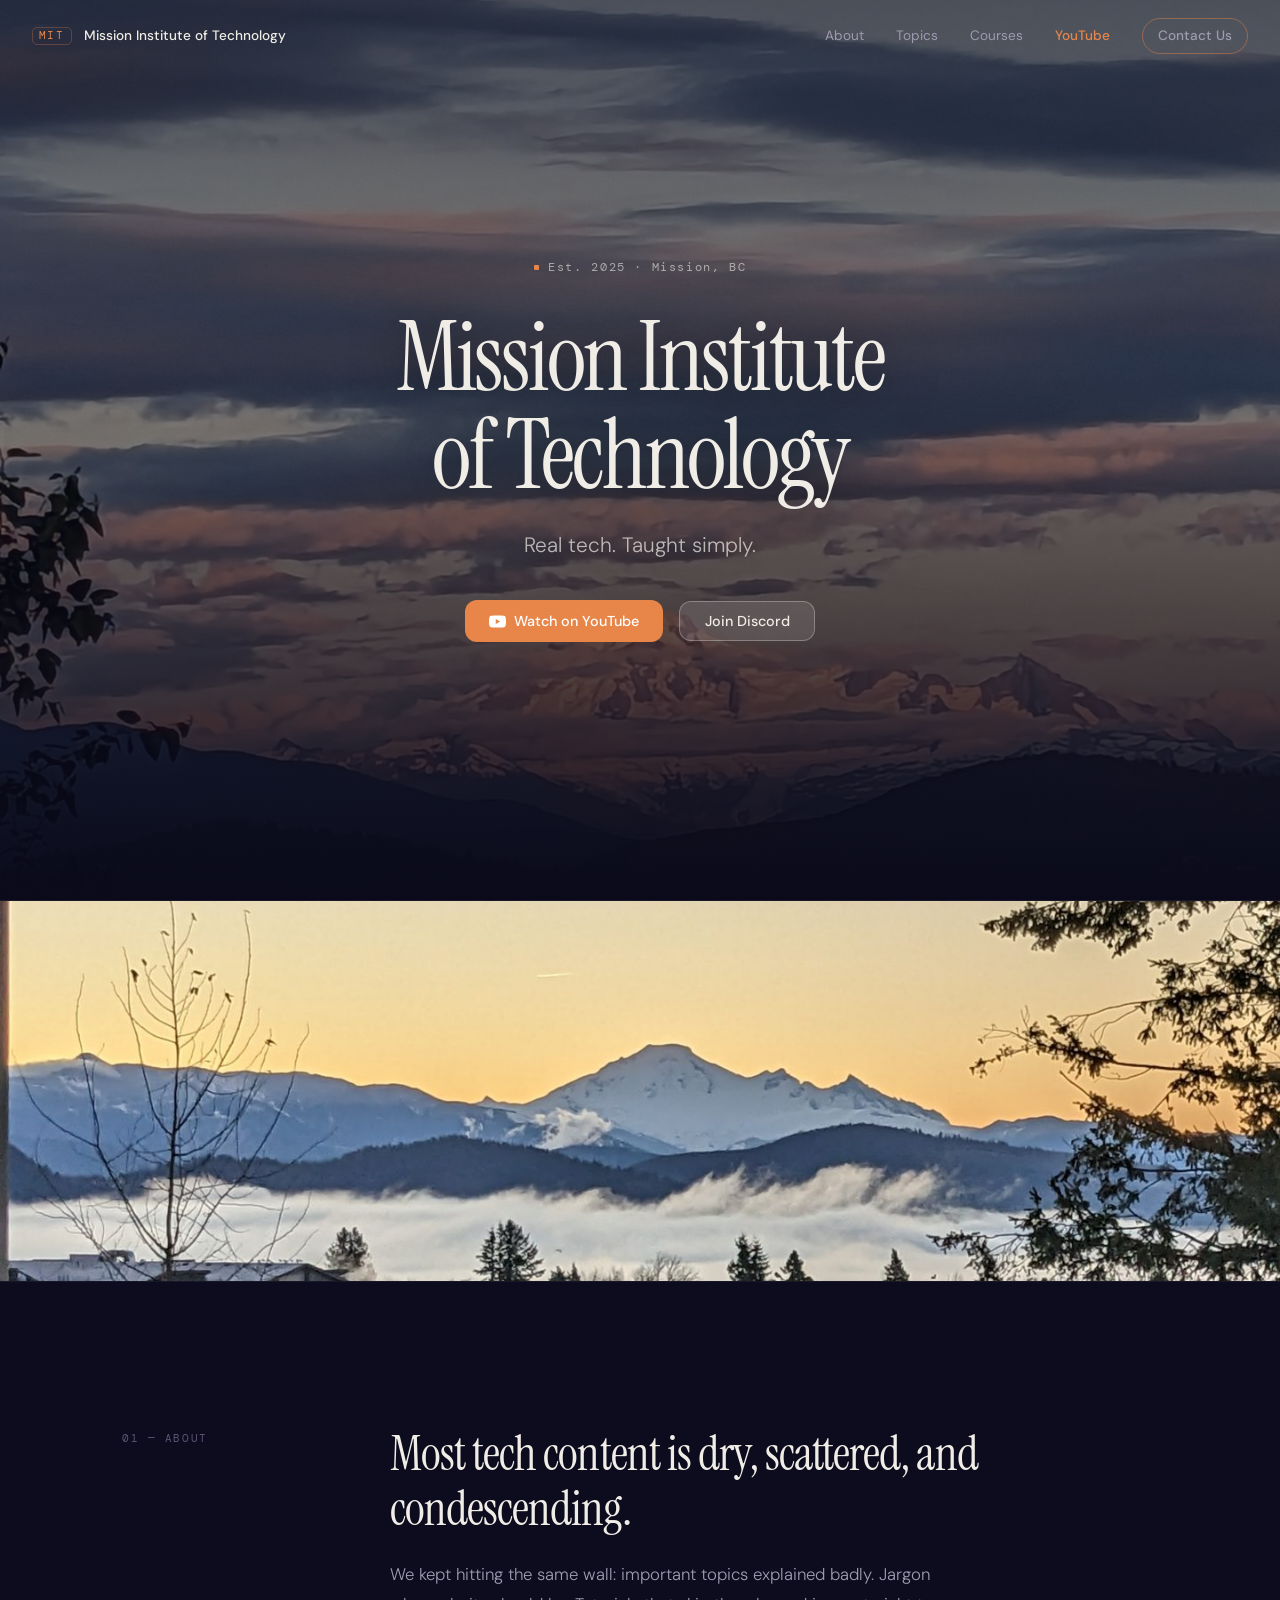
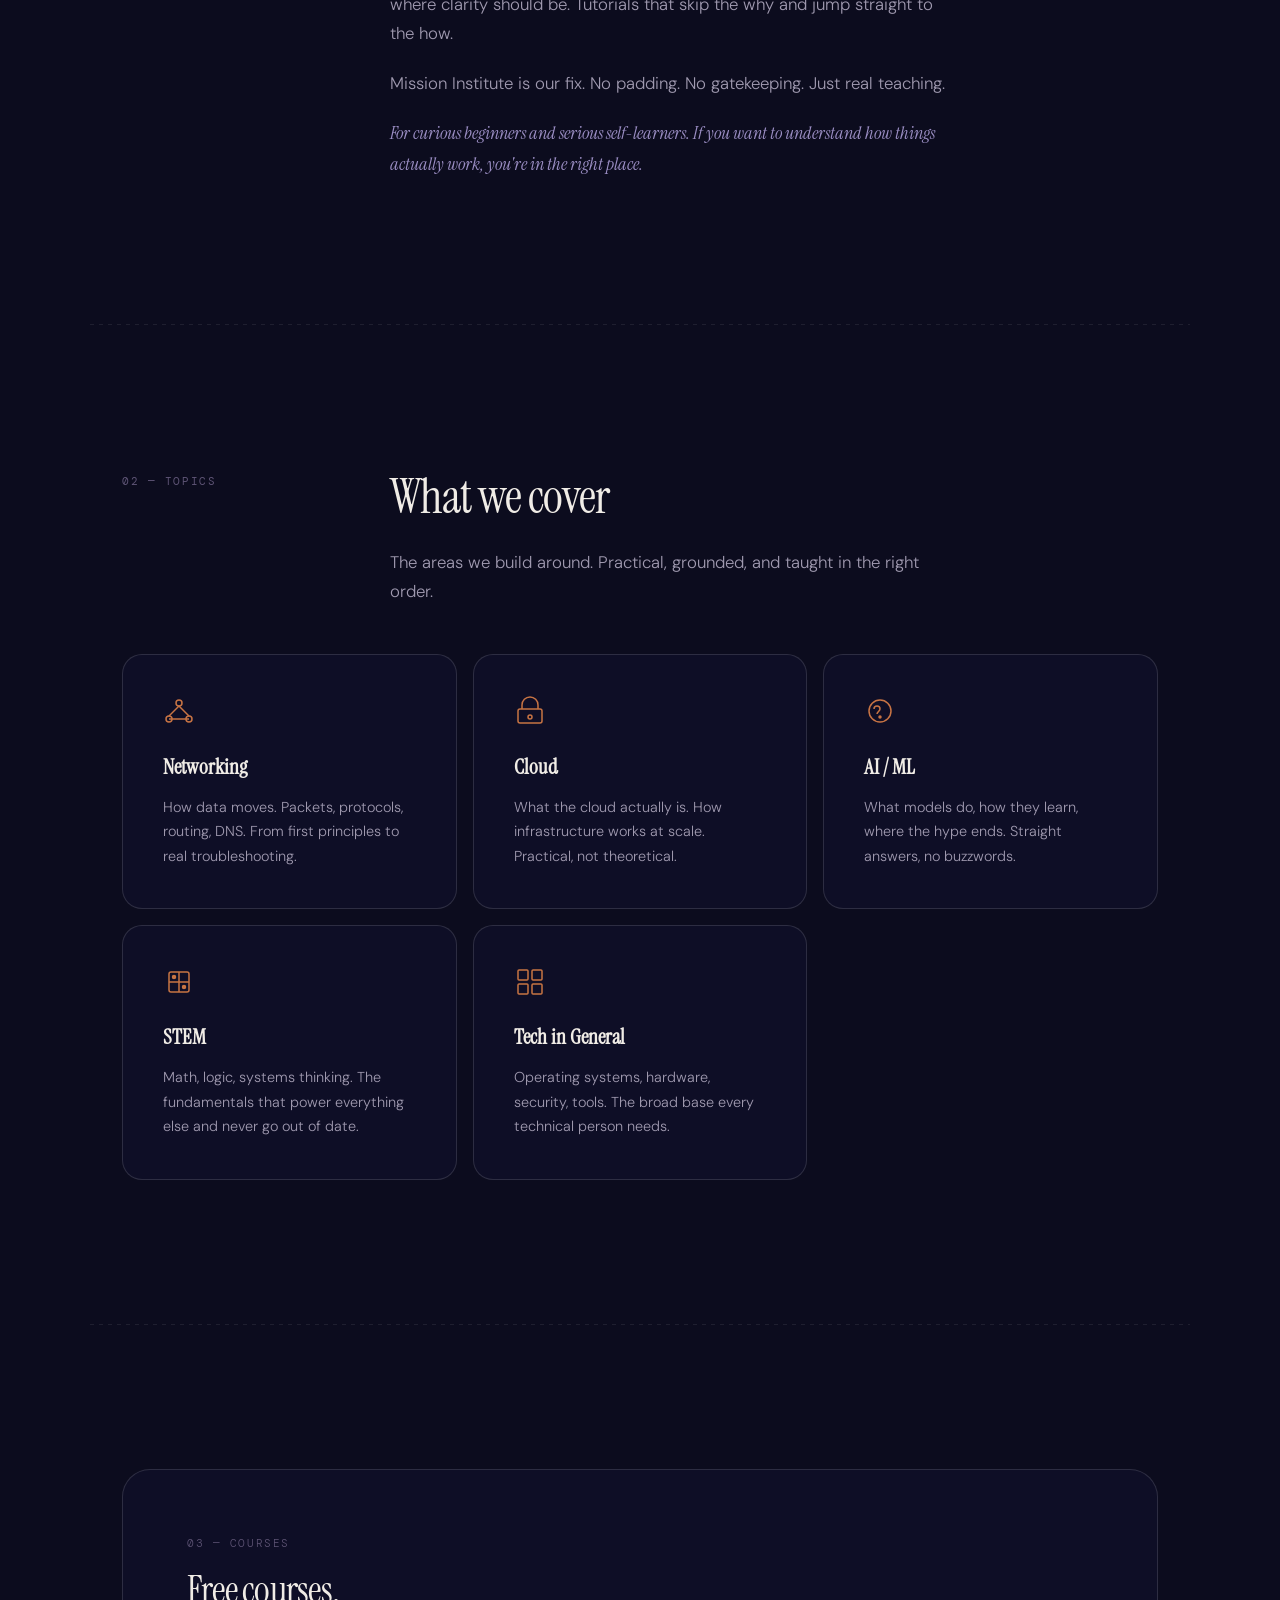
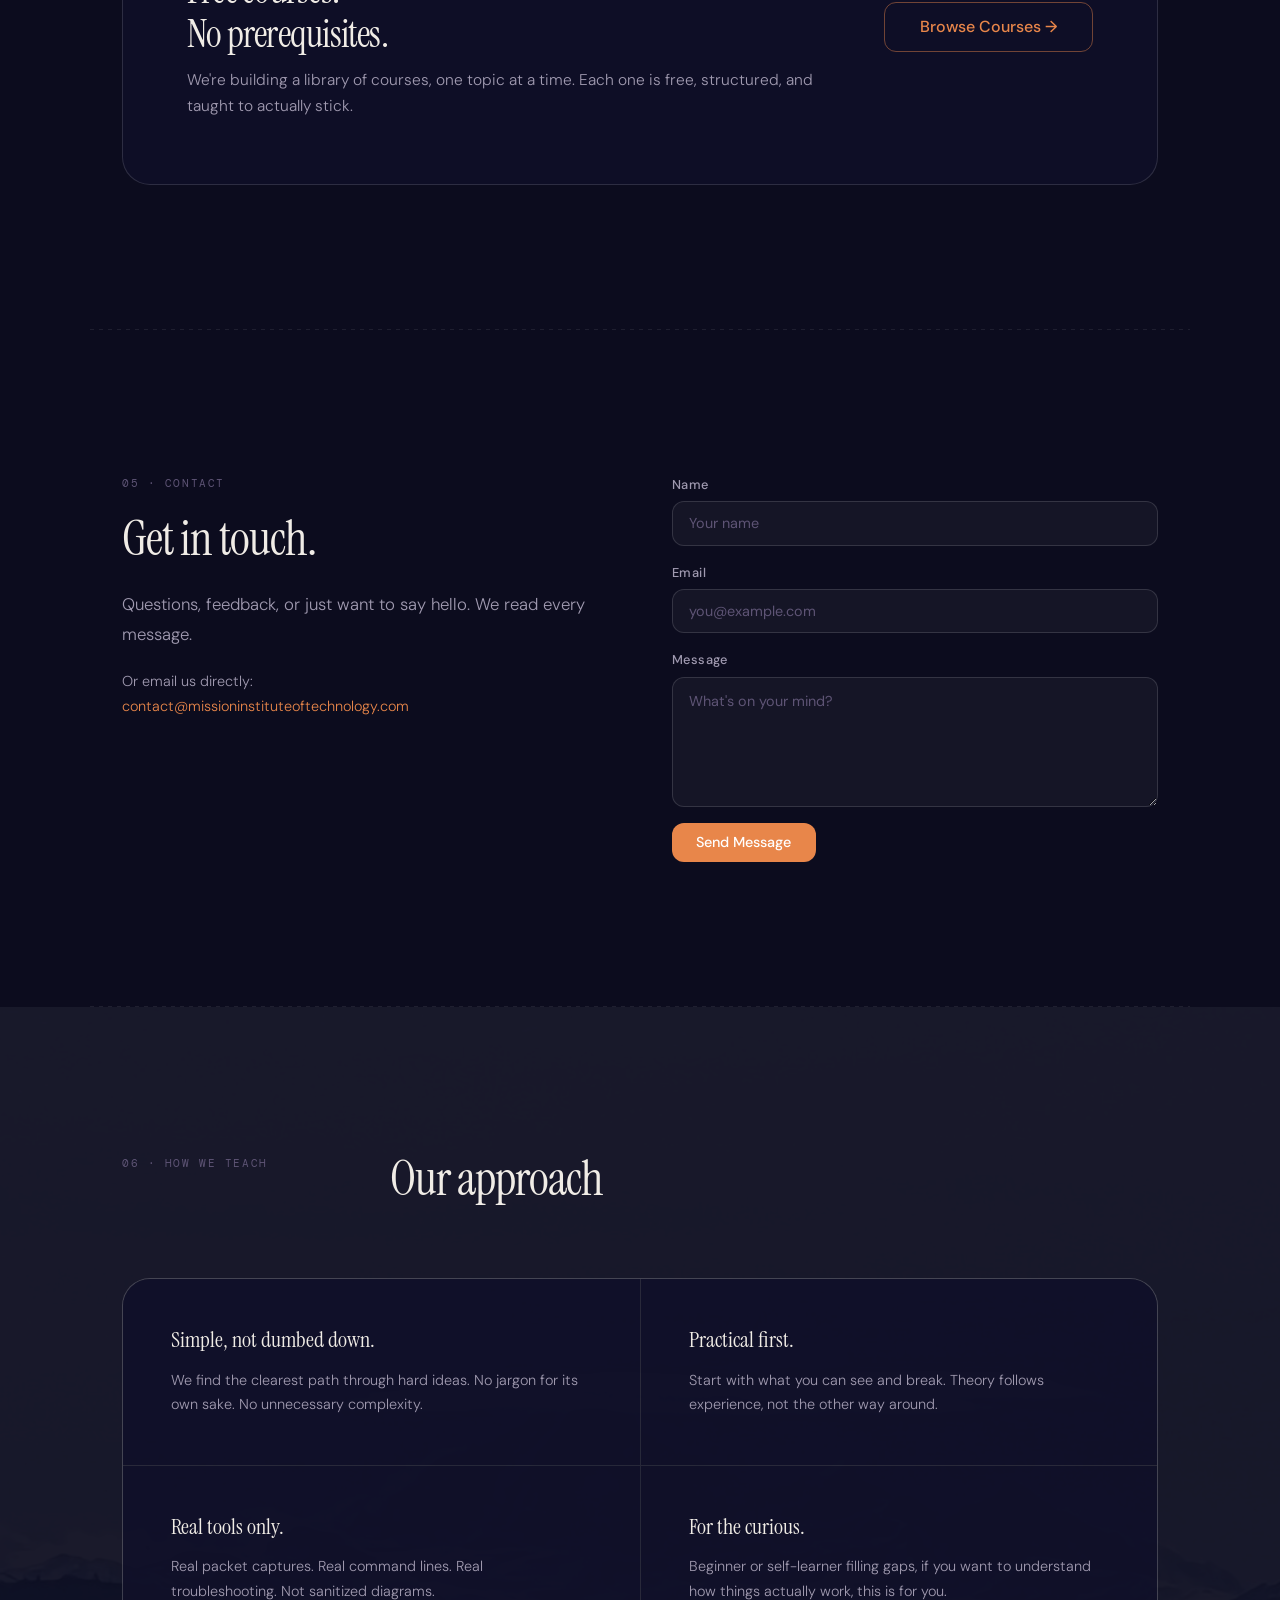
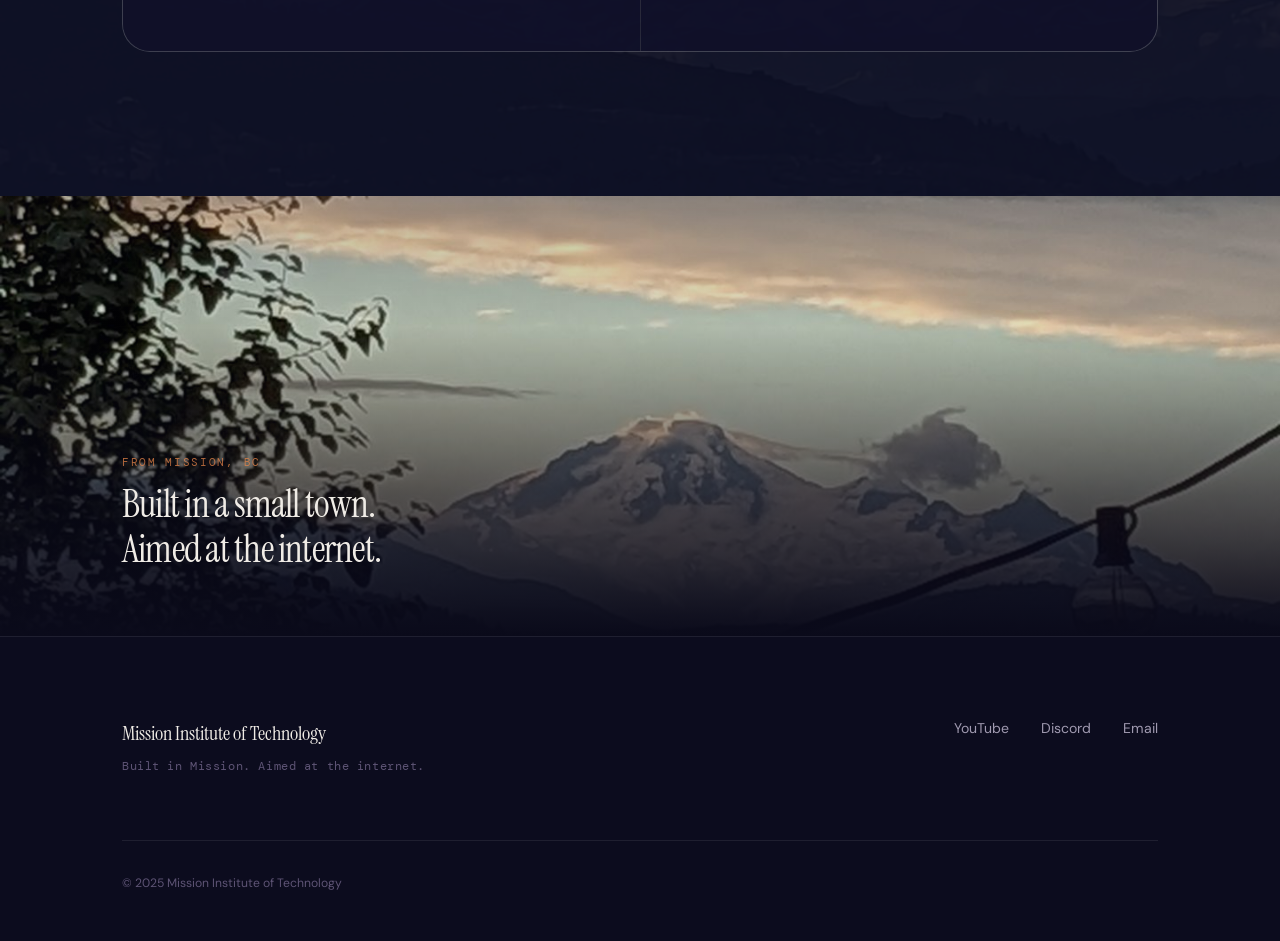
==== commit 4c8b0247: "Fix topics grid, add Contact nav button and contact section" ====
--- a/index.html
+++ b/index.html
@@ -181,15 +181,42 @@
 }
 
 /* TOPIC CARDS */
-.topics-grid { display: grid; grid-template-columns: repeat(auto-fit, minmax(270px, 1fr)); gap: 1px; background: var(--c-border); border: 1px solid var(--c-border); border-radius: var(--r-xl); overflow: hidden; }
+.topics-grid { display: grid; grid-template-columns: repeat(3, 1fr); gap: 1rem; }
 .topic-card {
   background: var(--c-card); padding: 2.5rem;
-  transition: background 0.3s var(--ease);
-}
-.topic-card:hover { background: rgba(22,22,52,0.98); }
+  border: 1px solid var(--c-border-vis); border-radius: var(--r-lg);
+  transition: background 0.3s var(--ease), border-color 0.3s var(--ease);
+}
+.topic-card:hover { background: rgba(22,22,52,0.98); border-color: rgba(255,255,255,0.22); }
 .topic-icon { width: 32px; height: 32px; color: var(--c-accent); margin-bottom: 1.4rem; opacity: 0.85; }
 .topic-title { font-family: var(--f-serif); font-size: 1.3rem; margin-bottom: 0.65rem; }
 .topic-desc { font-size: 0.9rem; font-weight: 300; line-height: 1.7; color: var(--c-text-dim); }
+
+/* CONTACT NAV BUTTON */
+.nav-contact {
+  display: inline-flex; align-items: center; gap: 0.4rem;
+  padding: 0.45em 1.1em; font-size: 0.82rem; font-weight: 500;
+  border: 1px solid rgba(232,134,74,0.45); border-radius: 999px;
+  color: var(--c-accent); transition: all 0.2s var(--ease);
+}
+.nav-contact:hover { background: rgba(232,134,74,0.1); border-color: var(--c-accent); color: var(--c-accent) !important; }
+
+/* CONTACT SECTION */
+.contact-grid { display: grid; grid-template-columns: 1fr 1fr; gap: 4rem; align-items: start; }
+.contact-form { display: flex; flex-direction: column; gap: 1rem; }
+.form-field { display: flex; flex-direction: column; gap: 0.4rem; }
+.form-label { font-size: 0.8rem; font-weight: 500; color: var(--c-text-dim); letter-spacing: 0.03em; }
+.form-input, .form-textarea {
+  background: rgba(255,255,255,0.04); border: 1px solid var(--c-border-vis);
+  border-radius: var(--r-md); padding: 0.85em 1rem;
+  color: var(--c-text); font-family: var(--f-sans); font-size: 0.9rem;
+  transition: border-color 0.2s var(--ease);
+  width: 100%;
+}
+.form-input:focus, .form-textarea:focus { outline: none; border-color: var(--c-accent); }
+.form-input::placeholder, .form-textarea::placeholder { color: var(--c-text-muted); }
+.form-textarea { resize: vertical; min-height: 130px; line-height: 1.6; }
+.form-submit { align-self: flex-start; }
 
 /* COURSES TEASER */
 .courses-teaser {
@@ -261,10 +288,12 @@
 @media (max-width: 900px) {
   .two-col { grid-template-columns: 1fr; gap: 1.5rem; }
   .col-label .section-tag { position: static; }
+  .topics-grid { grid-template-columns: repeat(2, 1fr); }
   .philosophy-grid { grid-template-columns: 1fr; }
   .courses-teaser { flex-direction: column; gap: 2rem; padding: 2.5rem; }
   .courses-teaser-cta { width: 100%; }
   .courses-teaser-cta .btn { width: 100%; justify-content: center; }
+  .contact-grid { grid-template-columns: 1fr; gap: 2.5rem; }
   .from-mission { height: 360px; }
   .panorama img { height: 280px; }
 }
@@ -272,6 +301,7 @@
   .nav-links { display: none; }
   .nav-toggle { display: flex; }
   .mobile-menu { display: flex; }
+  .nav-contact { display: none; }
   .hero { min-height: auto; padding: 8rem 1.5rem 5rem; }
   .hero-title { font-size: clamp(2.4rem, 11vw, 3.5rem); }
   .hero-sub { font-size: 1rem; }
@@ -282,6 +312,7 @@
   .topics-grid { grid-template-columns: 1fr; }
   .topic-card { padding: 1.75rem; }
   .philosophy-item { padding: 1.75rem; }
+  .form-submit .btn { width: 100%; justify-content: center; }
   .from-mission { height: 300px; }
   .from-mission-text { font-size: 1.4rem; }
   .footer-inner { flex-direction: column; gap: 2rem; }
@@ -302,6 +333,7 @@
       <a href="#topics">Topics</a>
       <a href="courses.html">Courses</a>
       <a href="https://www.youtube.com/@missioninstituteoftechnology" target="_blank" rel="noopener" class="nav-yt">YouTube</a>
+      <a href="#contact" class="nav-contact">Contact Us</a>
     </div>
     <button class="nav-toggle" aria-label="Toggle menu" aria-expanded="false">
       <span></span><span></span>
@@ -313,6 +345,7 @@
   <a href="#about">About</a>
   <a href="#topics">Topics</a>
   <a href="courses.html">Courses</a>
+  <a href="#contact">Contact</a>
   <a href="https://www.youtube.com/@missioninstituteoftechnology" target="_blank" rel="noopener">YouTube</a>
   <a href="https://discord.gg/nqs7rpf2xS" target="_blank" rel="noopener">Discord</a>
 </div>
@@ -430,13 +463,48 @@
 
 <div class="divider"><div class="divider-line"></div></div>
 
+<!-- CONTACT -->
+<section class="section" id="contact">
+  <div class="container">
+    <div class="contact-grid">
+      <div>
+        <p class="section-tag">05 &middot; Contact</p>
+        <h2 class="section-heading">Get in touch.</h2>
+        <p class="section-sub">Questions, feedback, or just want to say hello. We read every message.</p>
+        <p class="section-sub" style="font-size:0.9rem;">Or email us directly:<br>
+          <a href="mailto:contact@missioninstituteoftechnology.com" style="color:var(--c-accent);">contact@missioninstituteoftechnology.com</a>
+        </p>
+      </div>
+      <form class="contact-form" action="mailto:contact@missioninstituteoftechnology.com" method="post" enctype="text/plain">
+        <div class="form-field">
+          <label class="form-label" for="contact-name">Name</label>
+          <input class="form-input" type="text" id="contact-name" name="name" placeholder="Your name" required>
+        </div>
+        <div class="form-field">
+          <label class="form-label" for="contact-email">Email</label>
+          <input class="form-input" type="email" id="contact-email" name="email" placeholder="you@example.com" required>
+        </div>
+        <div class="form-field">
+          <label class="form-label" for="contact-msg">Message</label>
+          <textarea class="form-textarea" id="contact-msg" name="message" placeholder="What's on your mind?" required></textarea>
+        </div>
+        <div class="form-submit">
+          <button type="submit" class="btn btn-primary">Send Message</button>
+        </div>
+      </form>
+    </div>
+  </div>
+</section>
+
+<div class="divider"><div class="divider-line"></div></div>
+
 <!-- PHILOSOPHY -->
 <section class="section philosophy" id="philosophy">
   <div class="philosophy-bg"></div>
   <div class="container">
     <div class="two-col" style="margin-bottom: 3rem;">
       <div class="col-label">
-        <p class="section-tag">04 &mdash; How We Teach</p>
+        <p class="section-tag">06 &middot; How We Teach</p>
       </div>
       <div>
         <h2 class="section-heading">Our approach</h2>
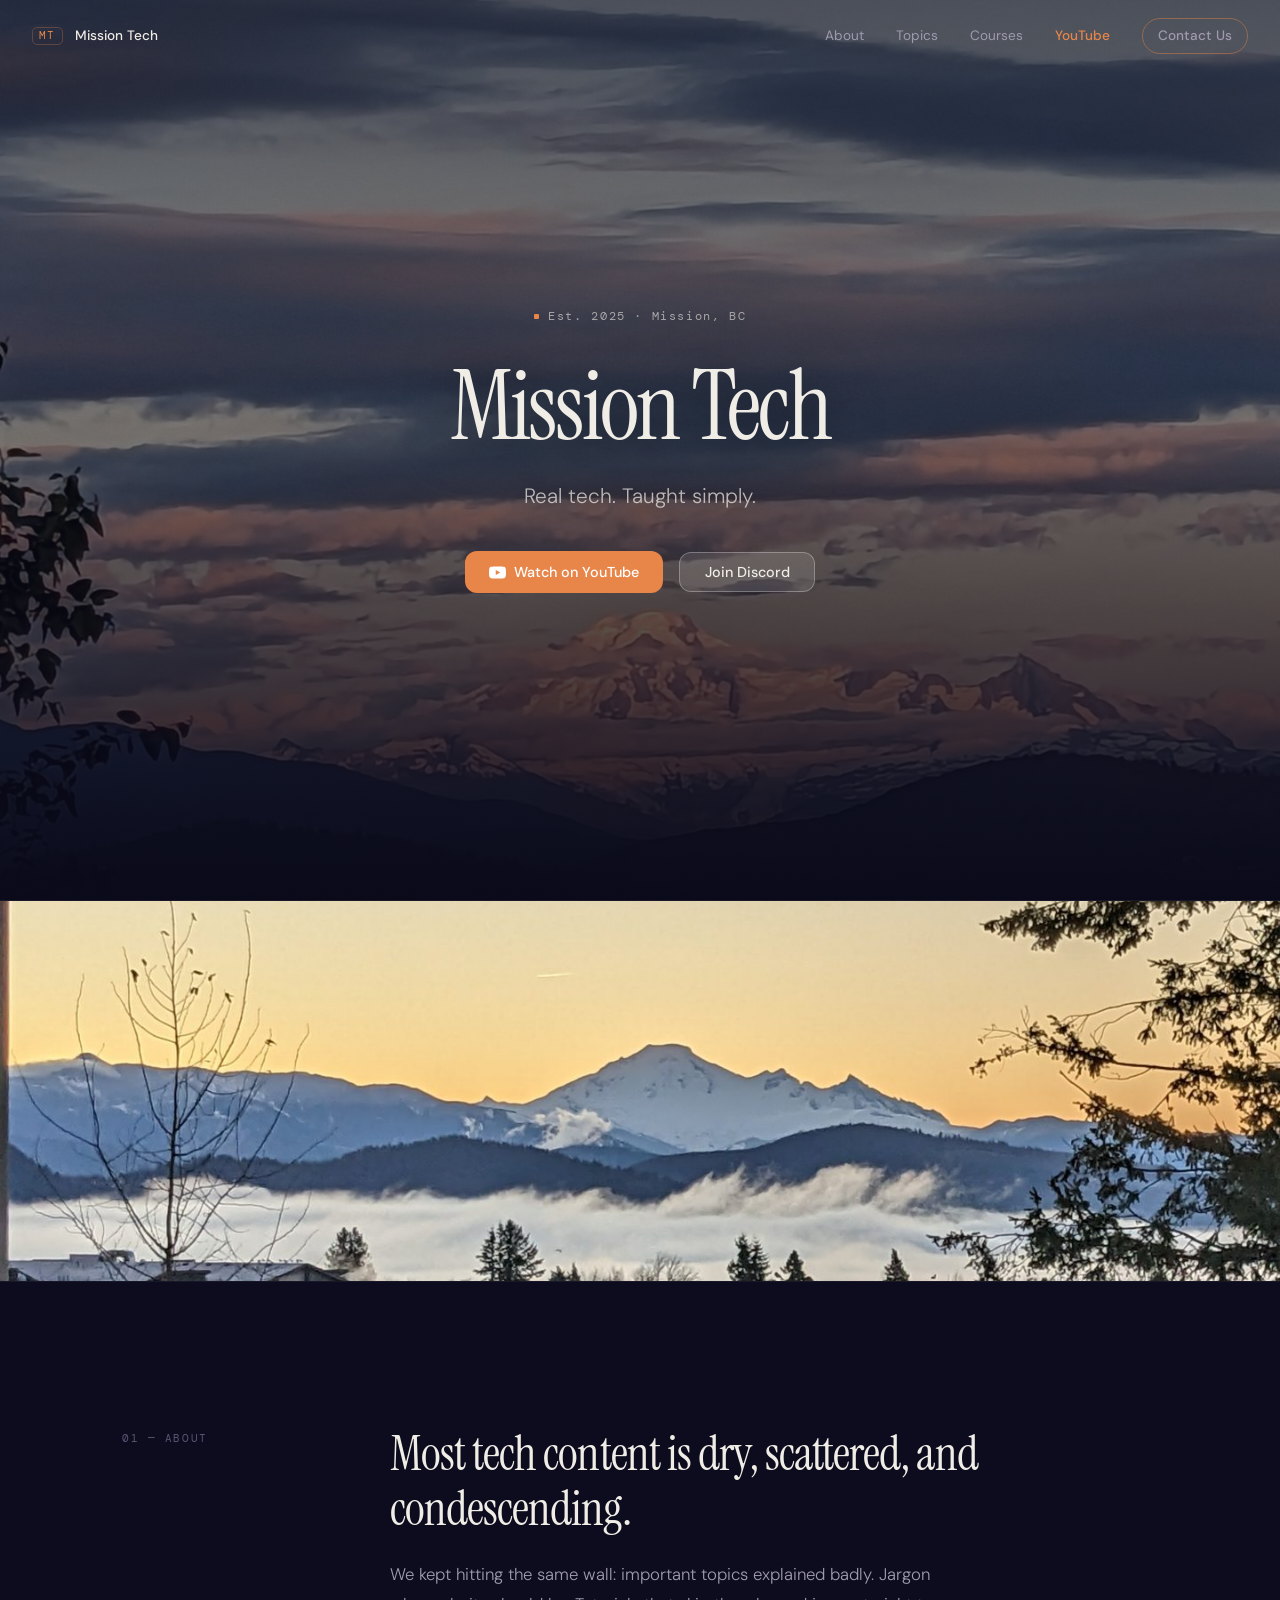
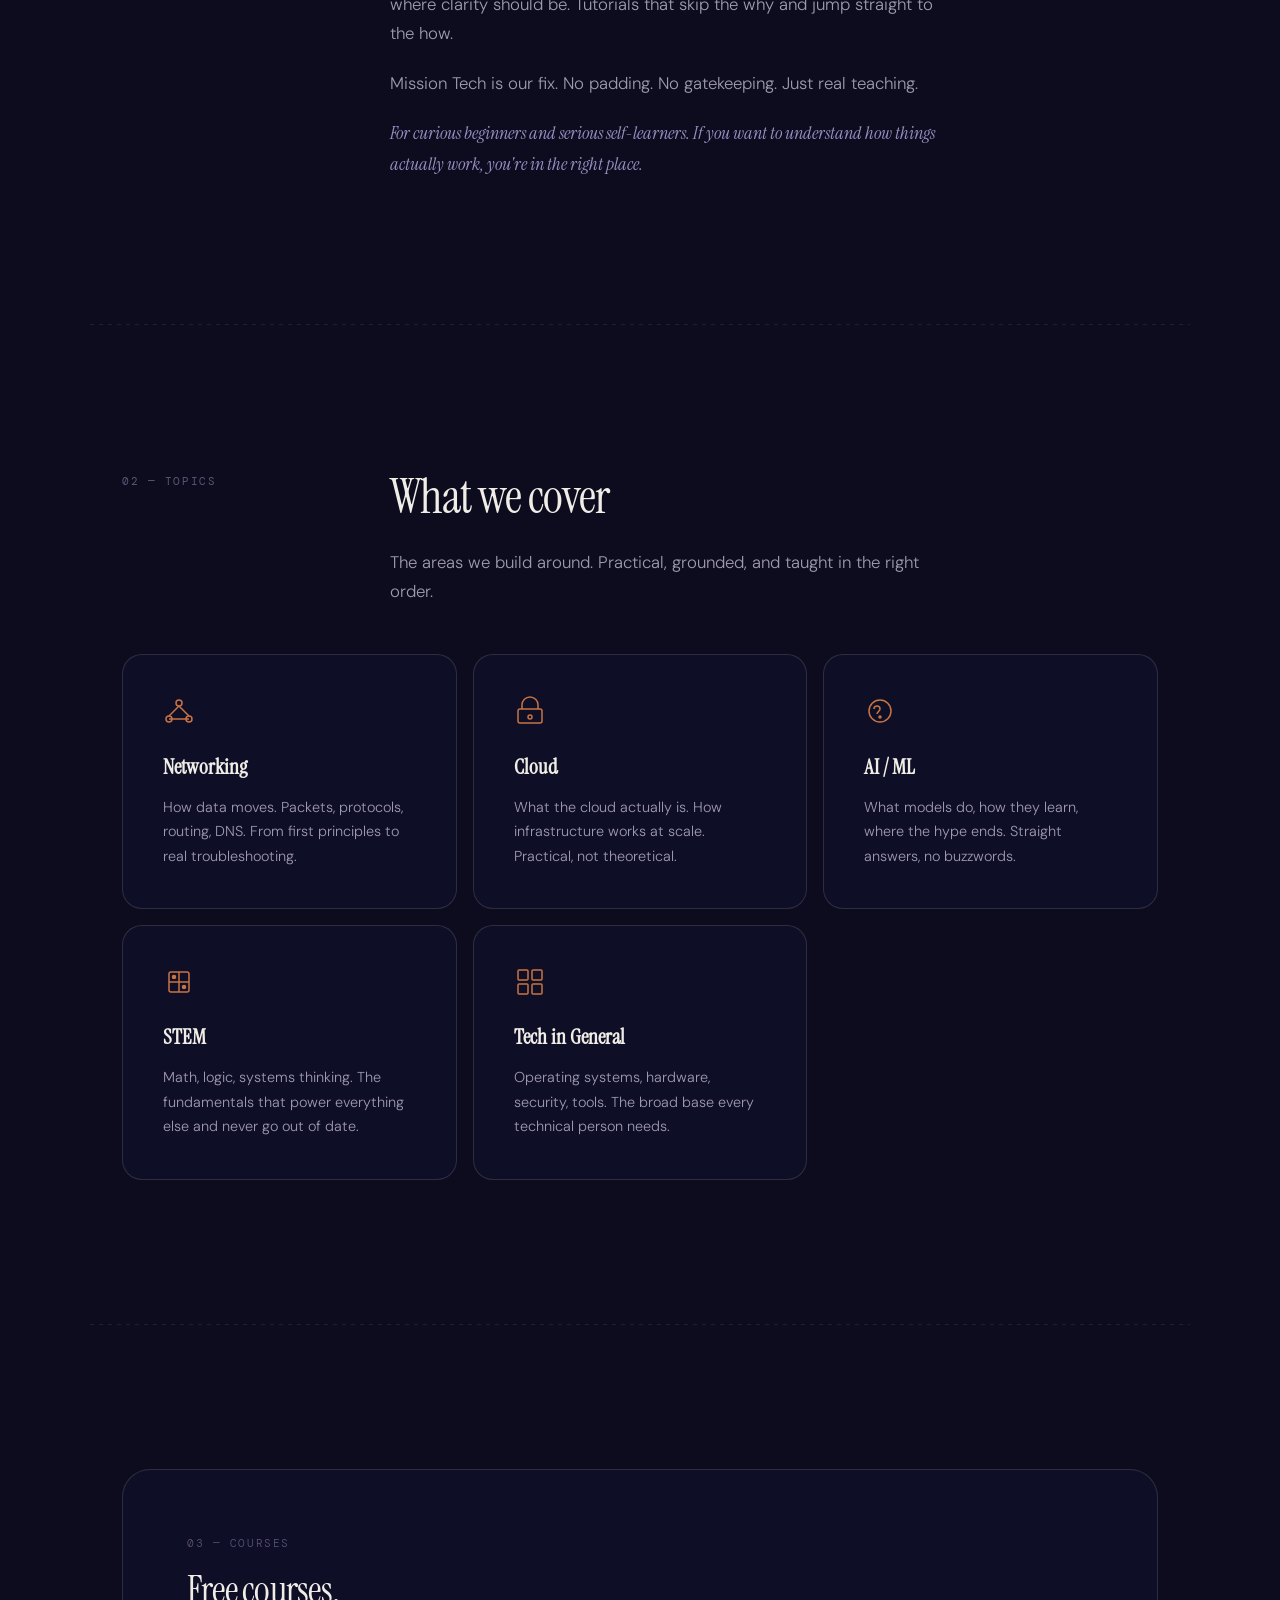
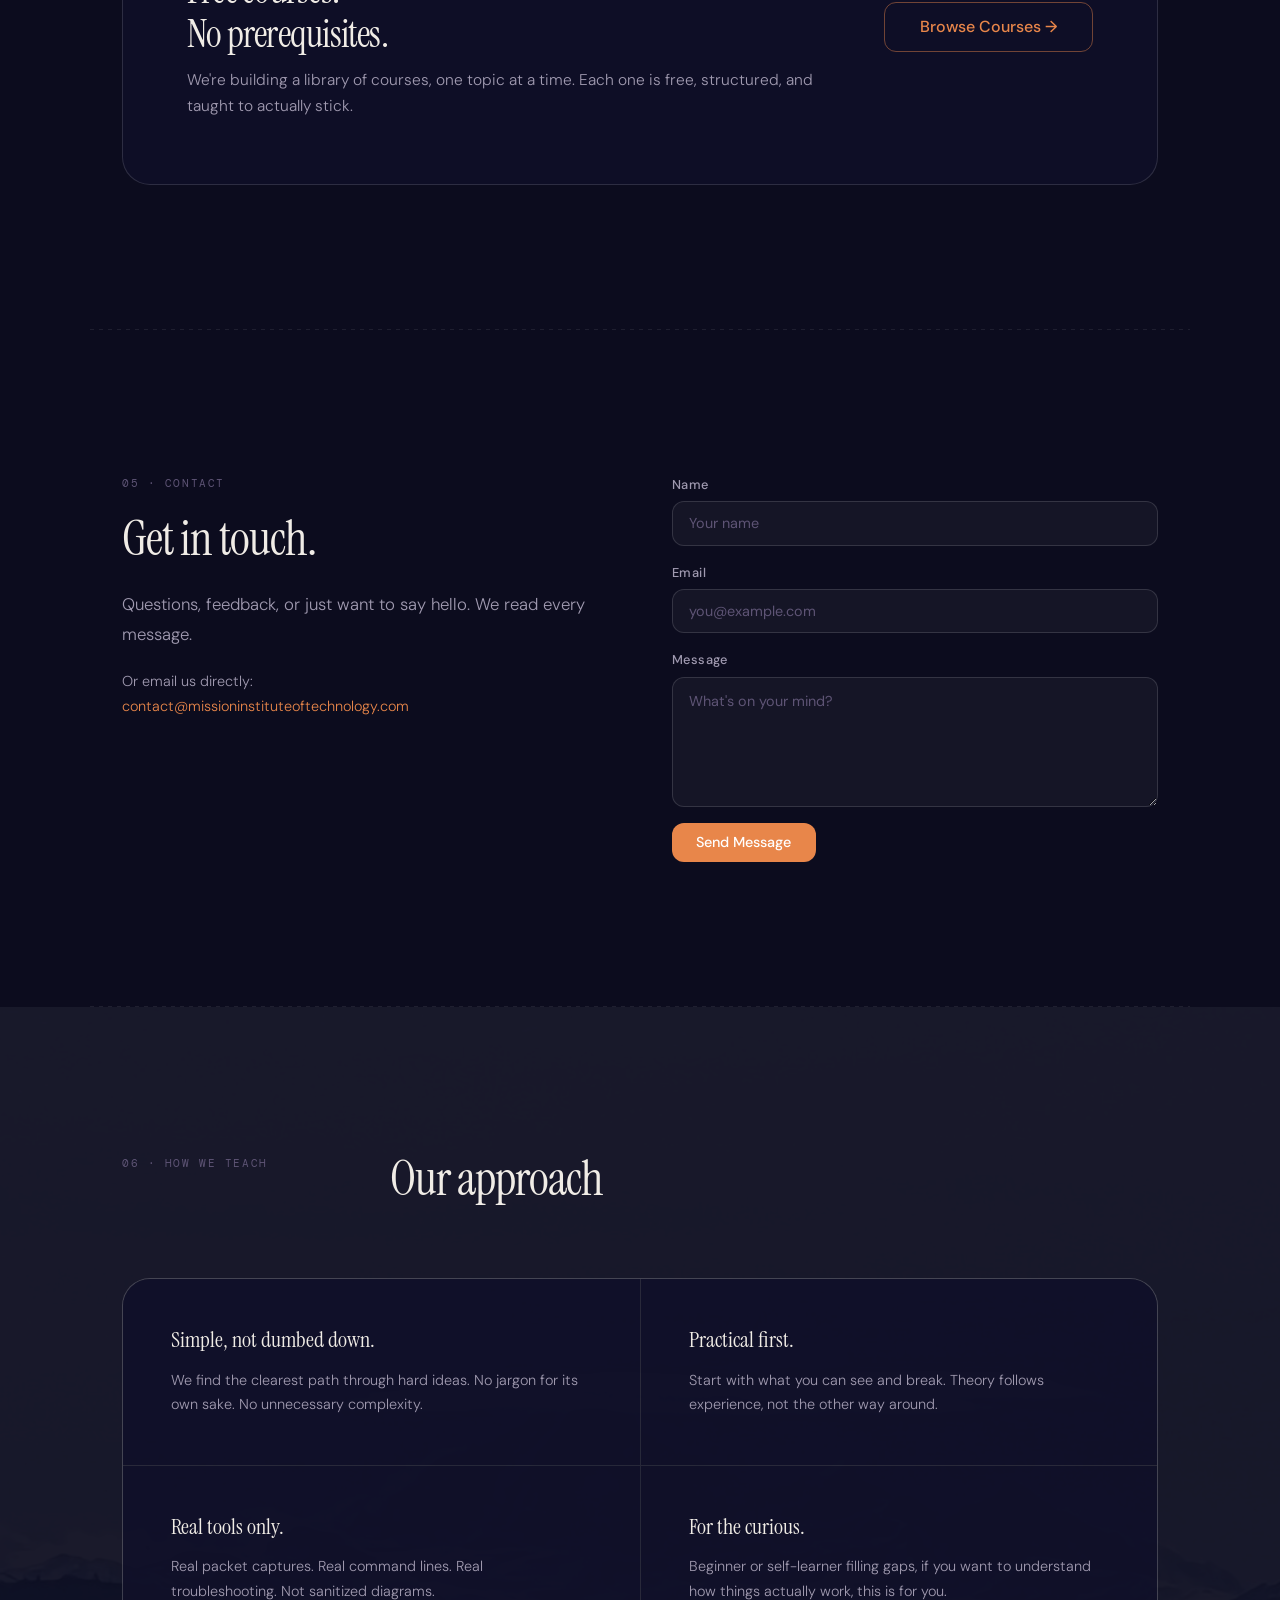
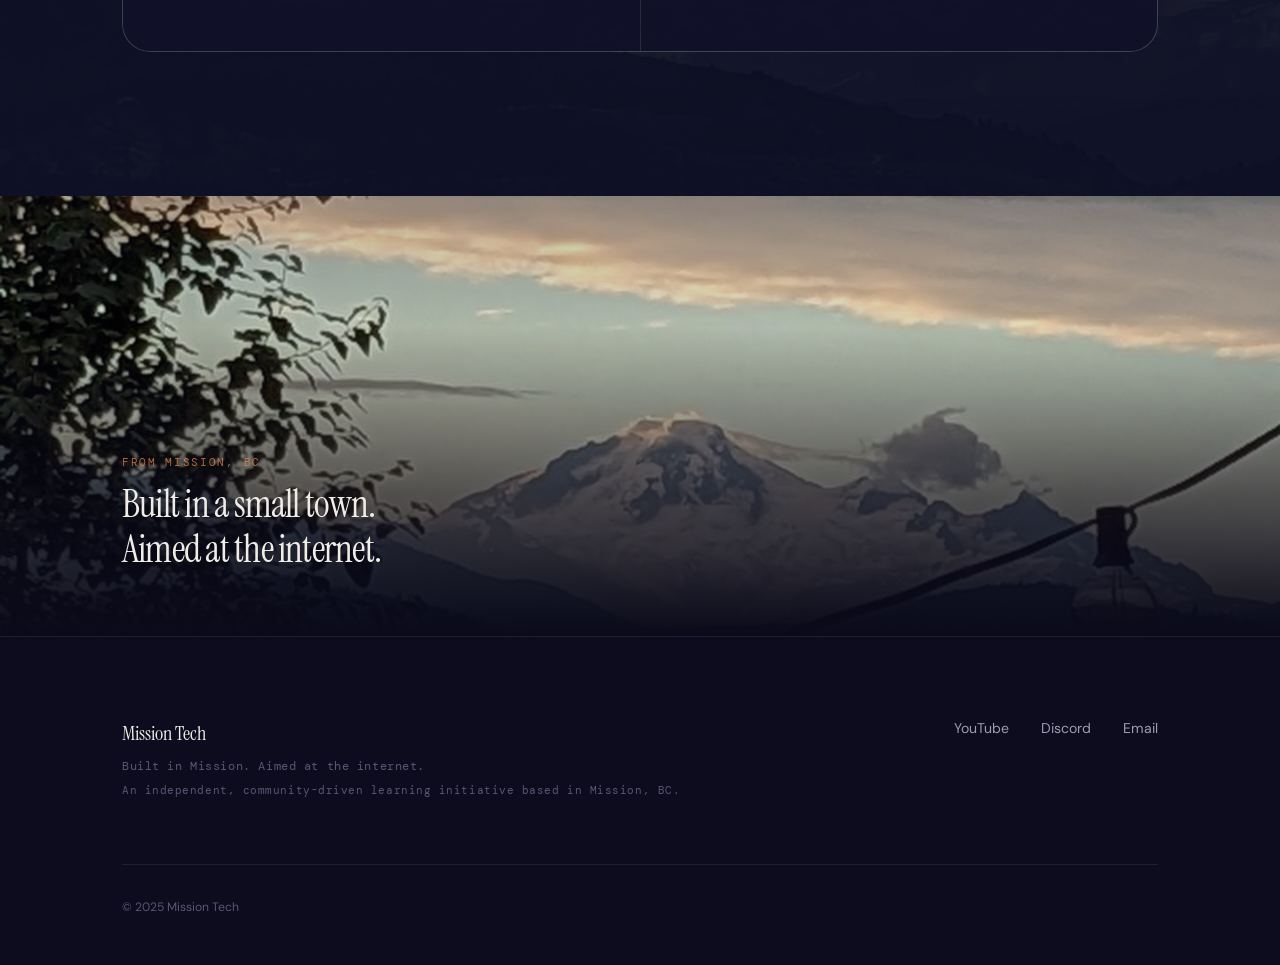
==== commit f7baf6ba: "Rebrand: Mission Institute of Technology → Mission Tech Updated brand name, nav logo mark (MIT→MT), " ====
--- a/index.html
+++ b/index.html
@@ -3,8 +3,8 @@
 <head>
   <meta charset="UTF-8">
   <meta name="viewport" content="width=device-width, initial-scale=1.0">
-  <title>Mission Institute of Technology</title>
-  <meta name="description" content="Real tech, taught simply. Free courses on Networking, Cloud, AI/ML, and more. From Mission, BC.">
+  <title>Mission Tech</title>
+  <meta name="description" content="Real tech, taught simply. Free courses on Networking, Cloud, AI/ML, and more. From Mission, BC. Mission Tech — built in Mission, aimed at the internet.">
   <meta name="theme-color" content="#0c0c1e">
   <link rel="preconnect" href="https://fonts.googleapis.com">
   <link rel="preconnect" href="https://fonts.gstatic.com" crossorigin>
@@ -325,8 +325,8 @@
 <nav class="nav">
   <div class="nav-inner">
     <a href="index.html" class="nav-logo">
-      <span class="nav-logo-mark">MIT</span>
-      <span class="nav-logo-text">Mission Institute of Technology</span>
+      <span class="nav-logo-mark">MT</span>
+      <span class="nav-logo-text">Mission Tech</span>
     </a>
     <div class="nav-links">
       <a href="#about">About</a>
@@ -355,7 +355,7 @@
   <div class="hero-bg"></div>
   <div class="hero-inner">
     <p class="hero-eyebrow"><span class="dot"></span> Est. 2025 &middot; Mission, BC</p>
-    <h1 class="hero-title">Mission Institute<br>of Technology</h1>
+    <h1 class="hero-title">Mission Tech</h1>
     <p class="hero-sub">Real tech. Taught simply.</p>
     <div class="hero-ctas">
       <a href="https://www.youtube.com/@missioninstituteoftechnology" target="_blank" rel="noopener" class="btn btn-primary">
@@ -382,7 +382,7 @@
       <div>
         <h2 class="section-heading">Most tech content is dry, scattered, and condescending.</h2>
         <p class="section-sub">We kept hitting the same wall: important topics explained badly. Jargon where clarity should be. Tutorials that skip the why and jump straight to the how.</p>
-        <p class="section-sub">Mission Institute is our fix. No padding. No gatekeeping. Just real teaching.</p>
+        <p class="section-sub">Mission Tech is our fix. No padding. No gatekeeping. Just real teaching.</p>
         <p class="section-sub accent">For curious beginners and serious self-learners. If you want to understand how things actually work, you're in the right place.</p>
       </div>
     </div>
@@ -545,8 +545,9 @@
   <div class="container">
     <div class="footer-inner">
       <div>
-        <p class="footer-name">Mission Institute of Technology</p>
+        <p class="footer-name">Mission Tech</p>
         <p class="footer-tag">Built in Mission. Aimed at the internet.</p>
+        <p class="footer-tag" style="margin-top:0.4rem;font-size:0.68rem;">An independent, community-driven learning initiative based in Mission, BC.</p>
       </div>
       <div class="footer-links">
         <a href="https://www.youtube.com/@missioninstituteoftechnology" target="_blank" rel="noopener">YouTube</a>
@@ -555,7 +556,7 @@
       </div>
     </div>
     <div class="footer-base">
-      <p>&copy; 2025 Mission Institute of Technology</p>
+      <p>&copy; 2025 Mission Tech</p>
     </div>
   </div>
 </footer>
